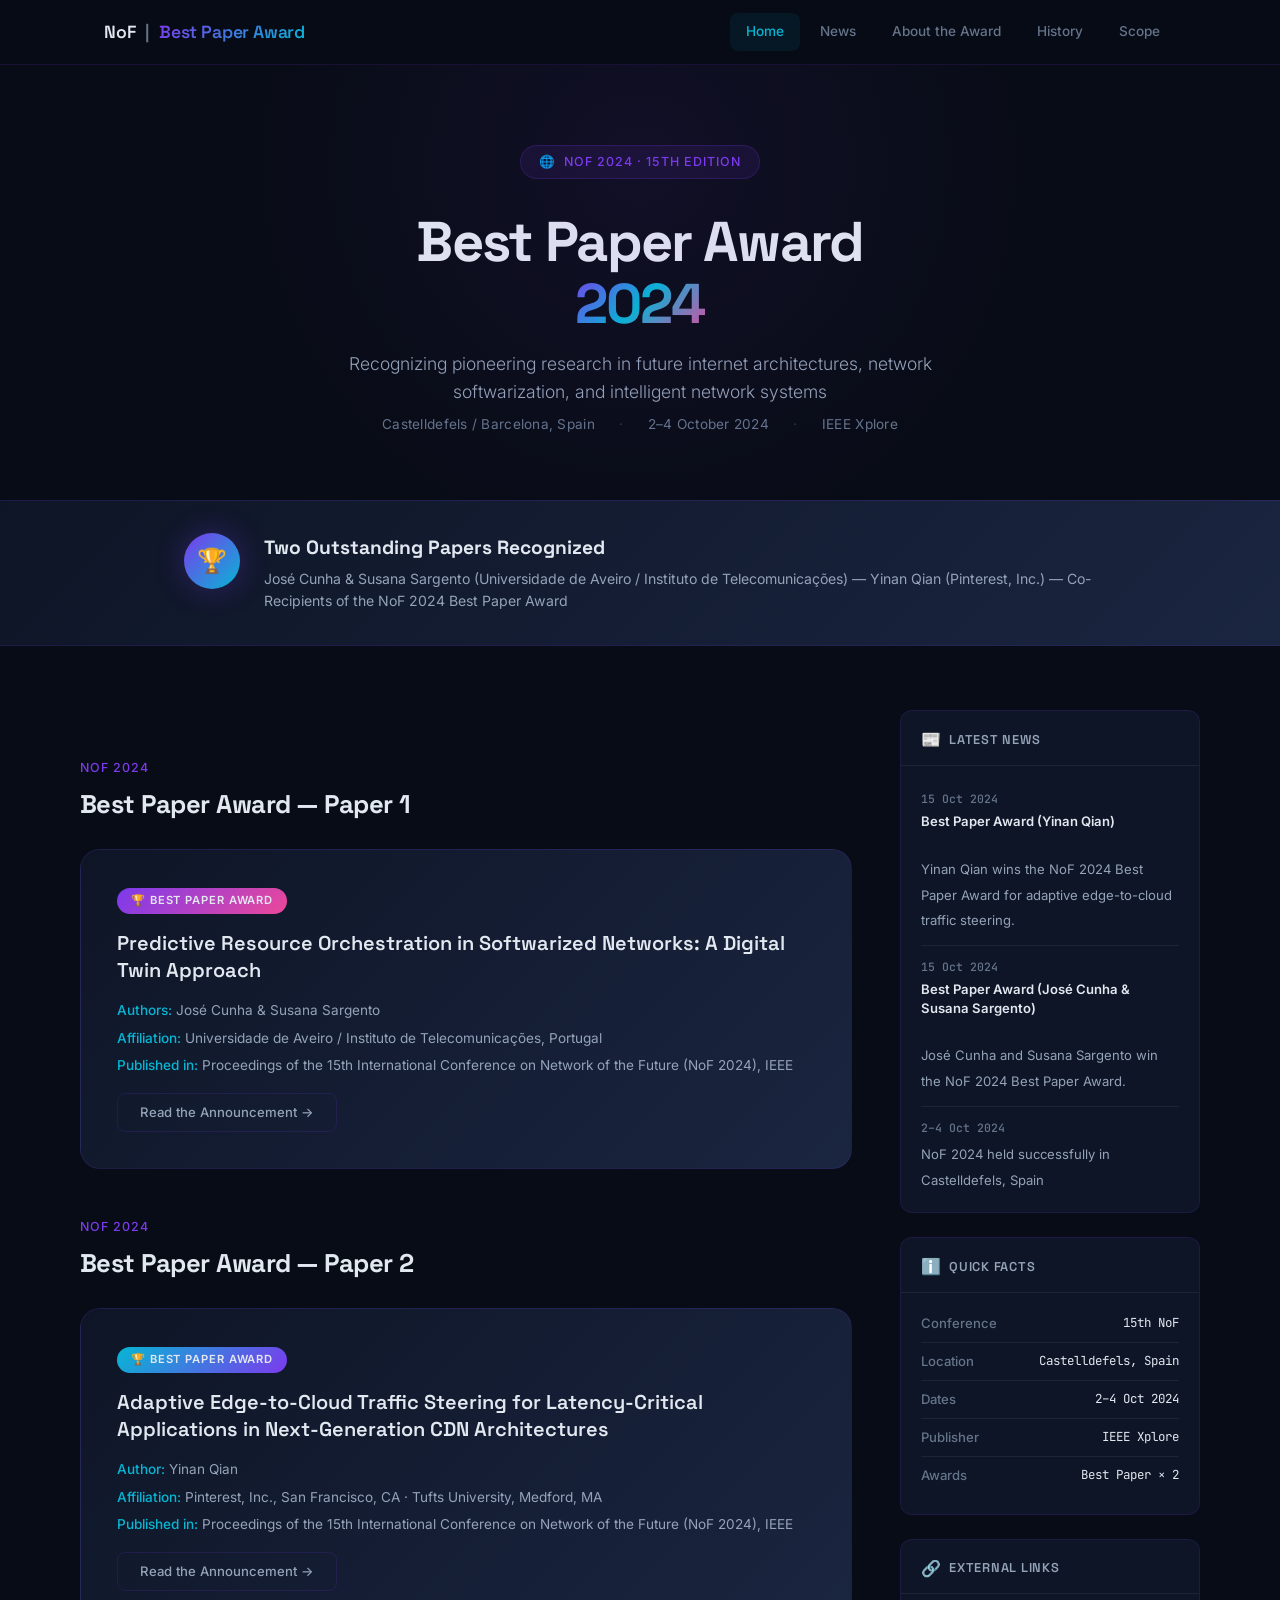
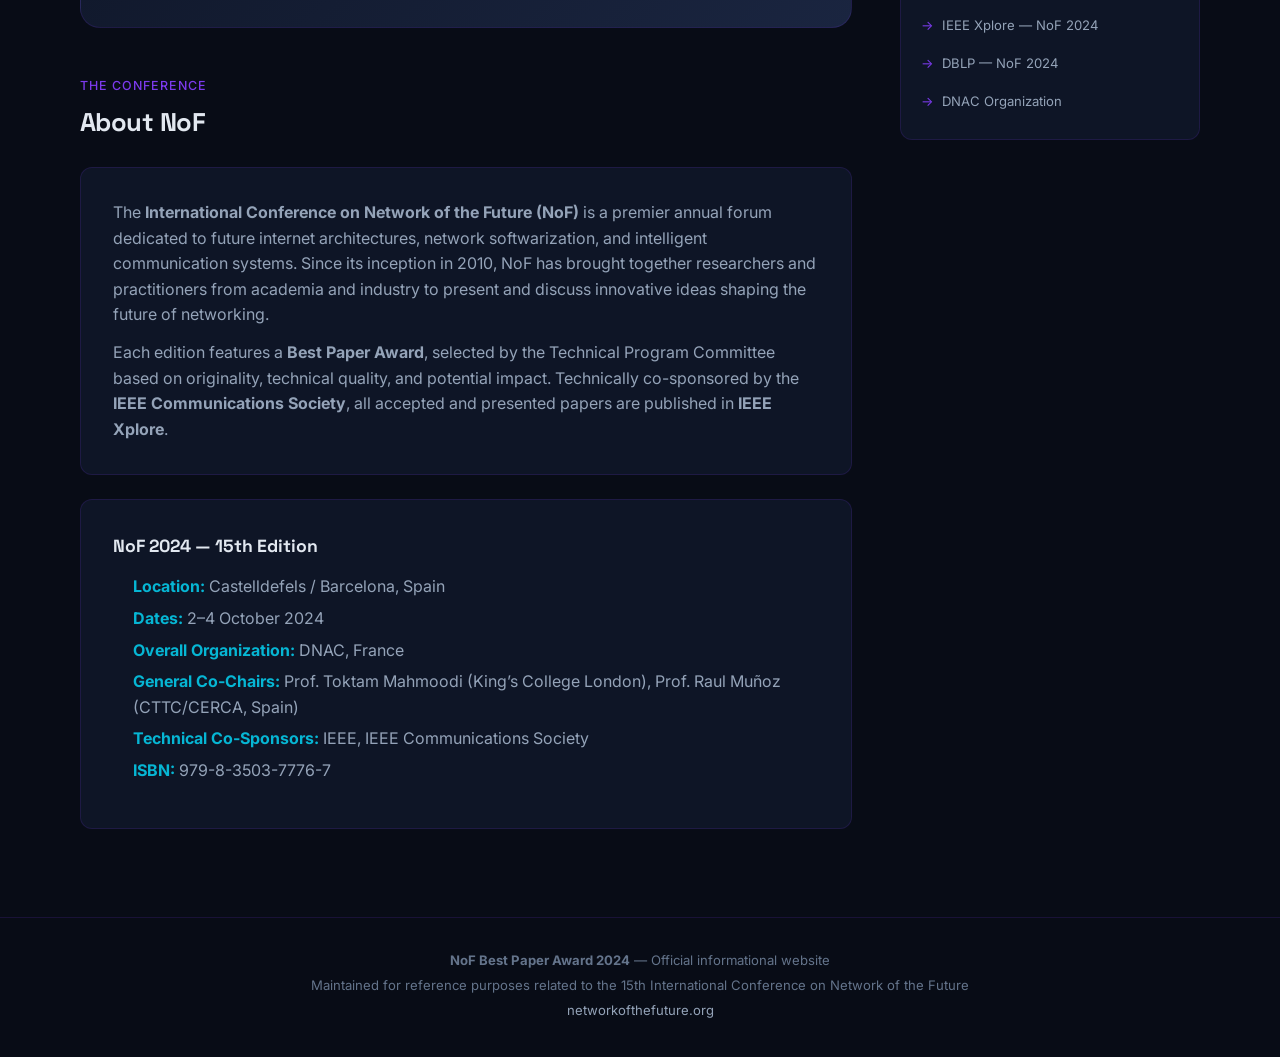
==== index.html @ 5b3bea03 "Initial commit: NoF 2024 Best Paper Award official website" ====
<!DOCTYPE html>
<html lang="en">
<head>
  <meta charset="UTF-8">
  <meta name="viewport" content="width=device-width, initial-scale=1.0">
  <title>NoF 2024 Best Paper Award — International Conference on Network of the Future</title>
  <meta name="description" content="Official site of the NoF 2024 Best Paper Award. 15th International Conference on Network of the Future, Castelldefels/Barcelona, Spain, 2–4 October 2024.">
  <link rel="stylesheet" href="/css/style.css">
  <link rel="icon" href="data:image/svg+xml,<svg xmlns=%22http://www.w3.org/2000/svg%22 viewBox=%220 0 100 100%22><text y=%22.9em%22 font-size=%2290%22>🌐</text></svg>">
</head>
<body>

<header class="site-header">
  <div class="container header-inner">
    <div class="site-title">
      <a href="/">
        NoF <span class="separator">|</span> <span class="accent">Best Paper Award</span>
      </a>
    </div>
    <button class="menu-toggle" onclick="document.querySelector('.main-nav').classList.toggle('open')" aria-label="Toggle navigation">☰</button>
    <nav class="main-nav">
      <a href="/" class="active">Home</a>
      <a href="/news/">News</a>
      <a href="/about.html">About the Award</a>
      <a href="/history.html">History</a>
      <a href="/scope.html">Scope</a>
    </nav>
  </div>
</header>

<section class="hero">
  <div class="container hero-content">
    <div class="hero-badge">
      <span>🌐</span> NoF 2024 &middot; 15th Edition
    </div>
    <h1>
      Best Paper Award<br>
      <span class="highlight">2024</span>
    </h1>
    <p class="hero-subtitle">
      Recognizing pioneering research in future internet architectures, network softwarization, and intelligent network systems
    </p>
    <p class="hero-meta">
      <span>Castelldefels / Barcelona, Spain</span>
      <span class="sep">·</span>
      <span>2–4 October 2024</span>
      <span class="sep">·</span>
      <span>IEEE Xplore</span>
    </p>
  </div>
</section>

<section class="award-banner">
  <div class="container award-banner-inner">
    <div class="award-icon">🏆</div>
    <div class="award-text">
      <h2>Two Outstanding Papers Recognized</h2>
      <p>José Cunha &amp; Susana Sargento (Universidade de Aveiro / Instituto de Telecomunicações) — Yinan Qian (Pinterest, Inc.) — Co-Recipients of the NoF 2024 Best Paper Award</p>
    </div>
  </div>
</section>

<div class="container content-layout">
  <main class="main-content">

    <!-- Best Paper 1 -->
    <h2 class="section-title">
      <span class="sub">NoF 2024</span>
      Best Paper Award — Paper 1
    </h2>

    <div class="paper-card">
      <div class="award-tag">🏆 Best Paper Award</div>
      <h3>Predictive Resource Orchestration in Softwarized Networks: A Digital Twin Approach</h3>
      <p class="meta-line"><strong>Authors:</strong> Jos&eacute; Cunha &amp; Susana Sargento</p>
      <p class="meta-line"><strong>Affiliation:</strong> Universidade de Aveiro / Instituto de Telecomunica&ccedil;&otilde;es, Portugal</p>
      <p class="meta-line" style="margin-bottom:0;"><strong>Published in:</strong> Proceedings of the 15th International Conference on Network of the Future (NoF 2024), IEEE</p>
      <a href="/news/" class="btn-outline">Read the Announcement →</a>
    </div>

    <!-- Best Paper 2 -->
    <h2 class="section-title">
      <span class="sub">NoF 2024</span>
      Best Paper Award — Paper 2
    </h2>

    <div class="paper-card card-nof2">
      <div class="award-tag">🏆 Best Paper Award</div>
      <h3>Adaptive Edge-to-Cloud Traffic Steering for Latency-Critical Applications in Next-Generation CDN Architectures</h3>
      <p class="meta-line"><strong>Author:</strong> Yinan Qian</p>
      <p class="meta-line"><strong>Affiliation:</strong> Pinterest, Inc., San Francisco, CA &middot; Tufts University, Medford, MA</p>
      <p class="meta-line" style="margin-bottom:0;"><strong>Published in:</strong> Proceedings of the 15th International Conference on Network of the Future (NoF 2024), IEEE</p>
      <a href="/news/yinan-qian-award.html" class="btn-outline">Read the Announcement →</a>
    </div>

    <!-- About NoF -->
    <h2 class="section-title">
      <span class="sub">The Conference</span>
      About NoF
    </h2>

    <div class="content-card">
      <p>
        The <strong>International Conference on Network of the Future (NoF)</strong> is a premier annual forum dedicated to future internet architectures, network softwarization, and intelligent communication systems. Since its inception in 2010, NoF has brought together researchers and practitioners from academia and industry to present and discuss innovative ideas shaping the future of networking.
      </p>
      <p>
        Each edition features a <strong>Best Paper Award</strong>, selected by the Technical Program Committee based on originality, technical quality, and potential impact. Technically co-sponsored by the <strong>IEEE Communications Society</strong>, all accepted and presented papers are published in <strong>IEEE Xplore</strong>.
      </p>
    </div>

    <!-- NoF 2024 Details -->
    <div class="content-card">
      <h3>NoF 2024 — 15th Edition</h3>
      <ul>
        <li><strong>Location:</strong> Castelldefels / Barcelona, Spain</li>
        <li><strong>Dates:</strong> 2–4 October 2024</li>
        <li><strong>Overall Organization:</strong> DNAC, France</li>
        <li><strong>General Co-Chairs:</strong> Prof. Toktam Mahmoodi (King&rsquo;s College London), Prof. Raul Mu&ntilde;oz (CTTC/CERCA, Spain)</li>
        <li><strong>Technical Co-Sponsors:</strong> IEEE, IEEE Communications Society</li>
        <li><strong>ISBN:</strong> 979-8-3503-7776-7</li>
      </ul>
    </div>

  </main>

  <aside class="sidebar">

    <div class="sidebar-card">
      <div class="sidebar-card-header">
        <span class="icon">📰</span>
        <h3>Latest News</h3>
      </div>
      <div class="sidebar-card-body">
        <ul class="news-list">
          <li>
            <span class="date">15 Oct 2024</span>
            <a href="/news/yinan-qian-award.html"><strong>Best Paper Award (Yinan Qian)</strong><br>Yinan Qian wins the NoF 2024 Best Paper Award for adaptive edge-to-cloud traffic steering.</a>
          </li>
          <li>
            <span class="date">15 Oct 2024</span>
            <a href="/news/"><strong>Best Paper Award (José Cunha &amp; Susana Sargento)</strong><br>José Cunha and Susana Sargento win the NoF 2024 Best Paper Award.</a>
          </li>
          <li>
            <span class="date">2–4 Oct 2024</span>
            <a href="#">NoF 2024 held successfully in Castelldefels, Spain</a>
          </li>
        </ul>
      </div>
    </div>

    <div class="sidebar-card">
      <div class="sidebar-card-header">
        <span class="icon">ℹ️</span>
        <h3>Quick Facts</h3>
      </div>
      <div class="sidebar-card-body">
        <ul class="fact-list">
          <li><span class="label">Conference</span><span class="value">15th NoF</span></li>
          <li><span class="label">Location</span><span class="value">Castelldefels, Spain</span></li>
          <li><span class="label">Dates</span><span class="value">2–4 Oct 2024</span></li>
          <li><span class="label">Publisher</span><span class="value">IEEE Xplore</span></li>
          <li><span class="label">Awards</span><span class="value">Best Paper × 2</span></li>
        </ul>
      </div>
    </div>

    <div class="sidebar-card">
      <div class="sidebar-card-header">
        <span class="icon">🔗</span>
        <h3>External Links</h3>
      </div>
      <div class="sidebar-card-body">
        <ul class="link-list">
          <li><a href="https://doi.org/10.1109/NoF64105.2024" target="_blank"><span class="arrow">→</span> IEEE Xplore — NoF 2024</a></li>
          <li><a href="https://dblp.org/db/conf/nof/nof2024.html" target="_blank"><span class="arrow">→</span> DBLP — NoF 2024</a></li>
          <li><a href="https://www.dnac.org/" target="_blank"><span class="arrow">→</span> DNAC Organization</a></li>
        </ul>
      </div>
    </div>

  </aside>
</div>

<footer class="site-footer">
  <div class="container">
    <p><strong>NoF Best Paper Award 2024</strong> — Official informational website</p>
    <p>Maintained for reference purposes related to the 15th International Conference on Network of the Future</p>
    <p><a href="https://networkofthefuture.org">networkofthefuture.org</a></p>
  </div>
</footer>

<script>
document.addEventListener('DOMContentLoaded', function() {
  var toggle = document.querySelector('.menu-toggle');
  var nav = document.querySelector('.main-nav');
  if (toggle) toggle.addEventListener('click', function() { nav.classList.toggle('open'); });
  nav.querySelectorAll('a').forEach(function(l) { l.addEventListener('click', function() { nav.classList.remove('open'); }); });
});
</script>

</body>
</html>
---- css/style.css ----
/* ============================================
   NoF 2024 Best Paper Award — Official Site
   Futuristic / Tech Design System
   ============================================ */

/* --- Fonts --- */
@import url('https://fonts.googleapis.com/css2?family=Space+Grotesk:wght@300;400;500;600;700&family=Inter:wght@300;400;500;600&family=JetBrains+Mono:wght@400;500&display=swap');

:root {
  /* Colors — dark tech palette */
  --bg-dark:      #080c16;
  --bg-card:      #0e1526;
  --bg-card-hover:#141d33;
  --bg-elevated:  #1a2540;
  --accent-purple:#7c3aed;
  --accent-cyan:  #06b6d4;
  --accent-pink:  #ec4899;
  --accent-glow:  rgba(124, 58, 237, 0.3);
  --text-primary: #e2e8f0;
  --text-secondary:#94a3b8;
  --text-muted:   #64748b;
  --border-color: rgba(124, 58, 237, 0.15);
  --border-light: rgba(148, 163, 184, 0.1);

  /* Typography */
  --font-display: 'Space Grotesk', -apple-system, BlinkMacSystemFont, sans-serif;
  --font-sans:    'Inter', -apple-system, BlinkMacSystemFont, sans-serif;
  --font-mono:    'JetBrains Mono', 'SF Mono', monospace;

  /* Spacing */
  --space-xs:  4px;
  --space-sm:  8px;
  --space-md:  16px;
  --space-lg:  24px;
  --space-xl:  32px;
  --space-2xl: 48px;
  --space-3xl: 64px;
  --space-4xl: 80px;

  /* Radii */
  --radius-sm: 4px;
  --radius-md: 8px;
  --radius-lg: 12px;
  --radius-xl: 20px;

  /* Shadows */
  --shadow-card:  0 4px 24px rgba(0,0,0,0.4);
  --shadow-glow:  0 0 30px var(--accent-glow);
}

/* ----- Reset ----- */
*, *::before, *::after { box-sizing: border-box; margin: 0; padding: 0; }
html { font-size: 16px; scroll-behavior: smooth; -webkit-font-smoothing: antialiased; }
body {
  font-family: var(--font-sans);
  color: var(--text-primary);
  background: var(--bg-dark);
  line-height: 1.6;
}

a { color: var(--accent-cyan); text-decoration: none; transition: color 0.2s ease; }
a:hover { color: var(--accent-pink); }

img { max-width: 100%; display: block; }
ul, ol { list-style: none; }

/* ----- Grid / Container ----- */
.container {
  max-width: 1120px;
  margin: 0 auto;
  padding: 0 var(--space-lg);
}

/* ============================================
   HEADER
   ============================================ */
.site-header {
  background: rgba(8, 12, 22, 0.9);
  backdrop-filter: blur(16px);
  -webkit-backdrop-filter: blur(16px);
  border-bottom: 1px solid var(--border-color);
  position: sticky;
  top: 0;
  z-index: 100;
  padding: 0;
}
.header-inner {
  display: flex;
  align-items: center;
  justify-content: space-between;
  height: 64px;
}
.site-title a {
  font-family: var(--font-display);
  font-size: 1.1rem;
  font-weight: 600;
  color: var(--text-primary);
  letter-spacing: -0.01em;
}
.site-title .separator { color: var(--text-muted); margin: 0 6px; }
.site-title .accent {
  background: linear-gradient(135deg, var(--accent-purple), var(--accent-cyan));
  -webkit-background-clip: text;
  -webkit-text-fill-color: transparent;
  background-clip: text;
}

.menu-toggle {
  display: none;
  background: none;
  border: 1px solid var(--border-color);
  color: var(--text-secondary);
  font-size: 1.3rem;
  padding: 6px 12px;
  border-radius: var(--radius-md);
  cursor: pointer;
}

.main-nav { display: flex; gap: 4px; }
.main-nav a {
  font-size: 0.85rem;
  font-weight: 500;
  color: var(--text-muted);
  padding: 8px 16px;
  border-radius: var(--radius-md);
  transition: all 0.2s ease;
}
.main-nav a:hover, .main-nav a.active {
  color: var(--text-primary);
  background: rgba(124, 58, 237, 0.1);
}
.main-nav a.active {
  color: var(--accent-cyan);
  background: rgba(6, 182, 212, 0.08);
}

/* ============================================
   HERO
   ============================================ */
.hero {
  padding: var(--space-4xl) 0 var(--space-3xl);
  text-align: center;
  position: relative;
  overflow: hidden;
}
.hero::before {
  content: '';
  position: absolute;
  top: -300px;
  left: 50%;
  transform: translateX(-50%);
  width: 800px;
  height: 800px;
  background: radial-gradient(circle, rgba(124, 58, 237, 0.08) 0%, transparent 70%);
  pointer-events: none;
}
.hero-badge {
  display: inline-flex;
  align-items: center;
  gap: 8px;
  background: rgba(124, 58, 237, 0.1);
  border: 1px solid rgba(124, 58, 237, 0.2);
  color: var(--accent-purple);
  padding: 6px 18px;
  border-radius: 100px;
  font-size: 0.78rem;
  font-weight: 500;
  text-transform: uppercase;
  letter-spacing: 0.08em;
  margin-bottom: var(--space-xl);
}
.hero h1 {
  font-family: var(--font-display);
  font-size: 3.5rem;
  font-weight: 700;
  line-height: 1.1;
  letter-spacing: -0.03em;
  margin-bottom: var(--space-md);
}
.hero h1 .highlight {
  background: linear-gradient(135deg, var(--accent-purple), var(--accent-cyan), var(--accent-pink));
  -webkit-background-clip: text;
  -webkit-text-fill-color: transparent;
  background-clip: text;
}
.hero-subtitle {
  font-size: 1.1rem;
  color: var(--text-secondary);
  max-width: 640px;
  margin: 0 auto var(--space-sm);
  font-weight: 300;
}
.hero-meta {
  font-size: 0.85rem;
  color: var(--text-muted);
  margin-top: var(--space-sm);
  letter-spacing: 0.02em;
}
.hero-meta span { display: inline-block; margin: 0 10px; }
.hero-meta .sep { color: rgba(100, 116, 139, 0.4); }

/* ============================================
   AWARD BANNER
   ============================================ */
.award-banner {
  background: linear-gradient(135deg, #0e1526 0%, #1a2540 100%);
  border-top: 1px solid var(--border-color);
  border-bottom: 1px solid var(--border-color);
  padding: var(--space-xl) 0;
}
.award-banner-inner {
  display: flex;
  align-items: flex-start;
  gap: var(--space-lg);
  max-width: 960px;
  margin: 0 auto;
}
.award-icon {
  flex-shrink: 0;
  width: 56px;
  height: 56px;
  background: linear-gradient(135deg, var(--accent-purple), var(--accent-cyan));
  border-radius: 50%;
  display: flex;
  align-items: center;
  justify-content: center;
  font-size: 1.5rem;
  box-shadow: var(--shadow-glow);
}
.award-text h2 {
  font-family: var(--font-display);
  font-size: 1.2rem;
  color: var(--text-primary);
  margin-bottom: 4px;
}
.award-text p {
  color: var(--text-secondary);
  font-size: 0.88rem;
}

/* ============================================
   LAYOUT: Content + Sidebar
   ============================================ */
.content-layout {
  display: grid;
  grid-template-columns: 1fr 300px;
  gap: 48px;
  padding: var(--space-3xl) 0;
}
.main-content { min-width: 0; }

/* ============================================
   SIDEBAR
   ============================================ */
.sidebar { position: sticky; top: 84px; align-self: start; }

.sidebar-card {
  background: var(--bg-card);
  border-radius: var(--radius-lg);
  border: 1px solid var(--border-color);
  margin-bottom: var(--space-lg);
  overflow: hidden;
}
.sidebar-card-header {
  padding: 16px 20px 12px;
  border-bottom: 1px solid var(--border-light);
  display: flex;
  align-items: center;
  gap: 8px;
}
.sidebar-card-header .icon { font-size: 1rem; }
.sidebar-card-header h3 {
  font-family: var(--font-display);
  font-size: 0.8rem;
  font-weight: 600;
  color: var(--text-secondary);
  text-transform: uppercase;
  letter-spacing: 0.06em;
}
.sidebar-card-body { padding: 12px 20px 20px; }
.sidebar-card-body ul { margin: 0; }

/* News list */
.news-list li {
  padding: 12px 0;
  border-bottom: 1px solid var(--border-light);
}
.news-list li:last-child { border-bottom: none; padding-bottom: 0; }
.news-list .date {
  display: block;
  font-size: 0.72rem;
  color: var(--text-muted);
  font-weight: 500;
  margin-bottom: 4px;
  font-family: var(--font-mono);
}
.news-list a {
  font-size: 0.82rem;
  color: var(--text-secondary);
  line-height: 1.4;
}
.news-list a:hover { color: var(--accent-cyan); }
.news-list a strong { color: var(--text-primary); font-weight: 600; display: block; }

/* Fact list */
.fact-list li {
  display: flex;
  justify-content: space-between;
  padding: 8px 0;
  border-bottom: 1px solid var(--border-light);
  font-size: 0.82rem;
}
.fact-list li:last-child { border-bottom: none; }
.fact-list .label { color: var(--text-muted); font-weight: 500; }
.fact-list .value { color: var(--text-primary); font-family: var(--font-mono); font-size: 0.78rem; }

/* Link list */
.link-list li { padding: 6px 0; }
.link-list a {
  font-size: 0.82rem;
  color: var(--text-secondary);
}
.link-list a:hover { color: var(--accent-cyan); }
.link-list .arrow { color: var(--accent-purple); margin-right: 4px; }

/* ============================================
   SECTION TITLES
   ============================================ */
.section-title {
  font-family: var(--font-display);
  font-size: 1.6rem;
  font-weight: 700;
  color: var(--text-primary);
  margin: 48px 0 var(--space-lg);
  letter-spacing: -0.02em;
}
.section-title .sub {
  display: block;
  font-family: var(--font-sans);
  font-size: 0.78rem;
  font-weight: 500;
  color: var(--accent-purple);
  text-transform: uppercase;
  letter-spacing: 0.08em;
  margin-bottom: 6px;
}

/* ============================================
   PAPER CARDS
   ============================================ */
.paper-card {
  background: linear-gradient(135deg, var(--bg-card) 0%, var(--bg-elevated) 100%);
  border: 1px solid var(--border-color);
  border-radius: var(--radius-xl);
  padding: 36px;
  margin-bottom: var(--space-lg);
  transition: all 0.3s ease;
}
.paper-card:hover {
  border-color: rgba(124, 58, 237, 0.3);
  box-shadow: var(--shadow-glow);
}
.paper-card .award-tag {
  display: inline-block;
  background: linear-gradient(135deg, var(--accent-purple), var(--accent-pink));
  color: var(--white);
  padding: 4px 14px;
  border-radius: 100px;
  font-size: 0.7rem;
  font-weight: 600;
  text-transform: uppercase;
  letter-spacing: 0.08em;
  margin-bottom: var(--space-md);
}
.paper-card h3 {
  font-family: var(--font-display);
  font-size: 1.25rem;
  font-weight: 600;
  color: var(--text-primary);
  margin-bottom: var(--space-md);
  line-height: 1.35;
}
.paper-card .meta-line {
  color: var(--text-secondary);
  font-size: 0.85rem;
  margin-bottom: 6px;
}
.paper-card .meta-line strong { color: var(--accent-cyan); font-weight: 500; }
.paper-card .btn-outline {
  display: inline-block;
  margin-top: var(--space-md);
  border: 1px solid var(--border-color);
  color: var(--text-secondary);
  padding: 8px 22px;
  border-radius: var(--radius-md);
  font-size: 0.82rem;
  font-weight: 500;
  transition: all 0.2s ease;
}
.paper-card .btn-outline:hover {
  background: linear-gradient(135deg, var(--accent-purple), var(--accent-pink));
  color: var(--white);
  border-color: transparent;
}

/* Paper 2 variant (different gradient) */
.card-nof2 .award-tag {
  background: linear-gradient(135deg, var(--accent-cyan), var(--accent-purple));
}

/* ============================================
   CONTENT CARDS
   ============================================ */
.content-card {
  background: var(--bg-card);
  border: 1px solid var(--border-color);
  border-radius: var(--radius-lg);
  padding: 32px;
  margin-bottom: var(--space-lg);
}
.content-card h3 {
  font-family: var(--font-display);
  font-size: 1.1rem;
  color: var(--text-primary);
  margin-bottom: 14px;
}
.content-card p { margin-bottom: 12px; color: var(--text-secondary); }
.content-card p:last-child { margin-bottom: 0; }
.content-card ul, .content-card ol { margin: 0 0 12px 20px; color: var(--text-secondary); }
.content-card li { margin-bottom: 6px; }
.content-card li strong { color: var(--accent-cyan); }

/* ============================================
   NEWS ARTICLE
   ============================================ */
.breadcrumb {
  font-size: 0.82rem;
  color: var(--text-muted);
  margin-bottom: var(--space-lg);
}
.breadcrumb a { color: var(--text-secondary); }
.breadcrumb a:hover { color: var(--accent-cyan); }
.breadcrumb span { margin: 0 6px; }
.breadcrumb .current { color: var(--text-muted); }

.article-header {
  margin-bottom: var(--space-xl);
  padding-bottom: var(--space-lg);
  border-bottom: 1px solid var(--border-color);
}
.article-header .date {
  color: var(--text-muted);
  font-family: var(--font-mono);
  font-size: 0.82rem;
  font-weight: 500;
  margin-bottom: var(--space-sm);
  display: flex;
  align-items: center;
  gap: 8px;
}
.article-header .date::before {
  content: '';
  width: 4px;
  height: 4px;
  background: var(--accent-purple);
  border-radius: 50%;
}
.article-header h1 {
  font-family: var(--font-display);
  font-size: 2rem;
  color: var(--text-primary);
  line-height: 1.2;
  letter-spacing: -0.01em;
}

.article-body { line-height: 1.85; color: var(--text-secondary); }
.article-body p { margin-bottom: var(--space-md); }
.article-body h2 {
  font-family: var(--font-display);
  color: var(--text-primary);
  font-size: 1.3rem;
  margin: 36px 0 var(--space-md);
}
.article-body h3 {
  font-family: var(--font-display);
  font-size: 1rem;
  font-weight: 600;
  color: var(--text-secondary);
  margin: 24px 0 12px;
}

.highlight-box {
  background: linear-gradient(135deg, rgba(124, 58, 237, 0.08), rgba(6, 182, 212, 0.05));
  border: 1px solid var(--border-color);
  border-left: 3px solid var(--accent-purple);
  padding: 20px 24px;
  margin: 24px 0;
  border-radius: 0 var(--radius-md) var(--radius-md) 0;
}
.highlight-box strong { color: var(--accent-cyan); font-weight: 600; }

.paper-details {
  background: var(--bg-card);
  border: 1px solid var(--border-color);
  border-radius: var(--radius-md);
  padding: 24px;
  margin: 24px 0;
}
.paper-details .row {
  display: flex;
  padding: 8px 0;
  border-bottom: 1px solid var(--border-light);
}
.paper-details .row:last-child { border-bottom: none; }
.paper-details .row-label {
  flex: 0 0 130px;
  font-size: 0.78rem;
  font-weight: 600;
  text-transform: uppercase;
  letter-spacing: 0.05em;
  color: var(--text-muted);
}
.paper-details .row-value {
  flex: 1;
  font-size: 0.88rem;
  color: var(--text-secondary);
}

/* ============================================
   PAGE SECTION (full-width pages)
   ============================================ */
.page-section {
  padding: var(--space-4xl) 0;
}
.page-section h1 {
  font-family: var(--font-display);
  font-size: 2.4rem;
  font-weight: 700;
  color: var(--text-primary);
  margin-bottom: var(--space-xl);
  letter-spacing: -0.02em;
}
.page-section h2 {
  font-family: var(--font-display);
  font-size: 1.4rem;
  color: var(--text-primary);
  margin: 32px 0 var(--space-md);
}
.page-section p {
  color: var(--text-secondary);
  margin-bottom: var(--space-md);
  line-height: 1.8;
}
.page-section ul, .page-section ol {
  margin: 0 0 var(--space-md) 20px;
  color: var(--text-secondary);
}
.page-section li { margin-bottom: 6px; }

/* ============================================
   HISTORY TABLE
   ============================================ */
.table-wrap {
  overflow-x: auto;
  border-radius: var(--radius-lg);
  border: 1px solid var(--border-color);
}
.history-table {
  width: 100%;
  border-collapse: collapse;
  font-size: 0.85rem;
  background: var(--bg-card);
}
.history-table thead { background: var(--bg-elevated); }
.history-table th {
  color: var(--text-secondary);
  font-weight: 600;
  font-size: 0.75rem;
  text-transform: uppercase;
  letter-spacing: 0.06em;
  padding: 14px 16px;
  text-align: left;
}
.history-table td {
  padding: 12px 16px;
  border-bottom: 1px solid var(--border-light);
  color: var(--text-secondary);
}
.history-table tbody tr:hover td { background: rgba(124, 58, 237, 0.04); }
.history-table .highlight-row td {
  background: rgba(124, 58, 237, 0.06);
  color: var(--text-primary);
  font-weight: 500;
}
.history-table .highlight-row td:first-child {
  border-left: 3px solid var(--accent-purple);
}

/* ============================================
   FOOTER
   ============================================ */
.site-footer {
  border-top: 1px solid var(--border-color);
  padding: var(--space-xl) 0;
  text-align: center;
}
.site-footer p {
  color: var(--text-muted);
  font-size: 0.82rem;
  margin-bottom: 4px;
}
.site-footer a { color: var(--text-secondary); }
.site-footer a:hover { color: var(--accent-cyan); }

/* ============================================
   RESPONSIVE
   ============================================ */
@media (max-width: 860px) {
  .content-layout {
    grid-template-columns: 1fr;
  }
  .sidebar { position: static; }
  .hero h1 { font-size: 2.4rem; }
}

@media (max-width: 640px) {
  .menu-toggle { display: block; }
  .main-nav {
    display: none;
    position: absolute;
    top: 64px;
    left: 0;
    right: 0;
    background: rgba(8, 12, 22, 0.98);
    flex-direction: column;
    padding: var(--space-md);
    border-bottom: 1px solid var(--border-color);
  }
  .main-nav.open { display: flex; }
  .main-nav a { padding: 12px 16px; }
  .hero h1 { font-size: 1.8rem; }
  .award-banner-inner { flex-direction: column; align-items: center; text-align: center; }
}
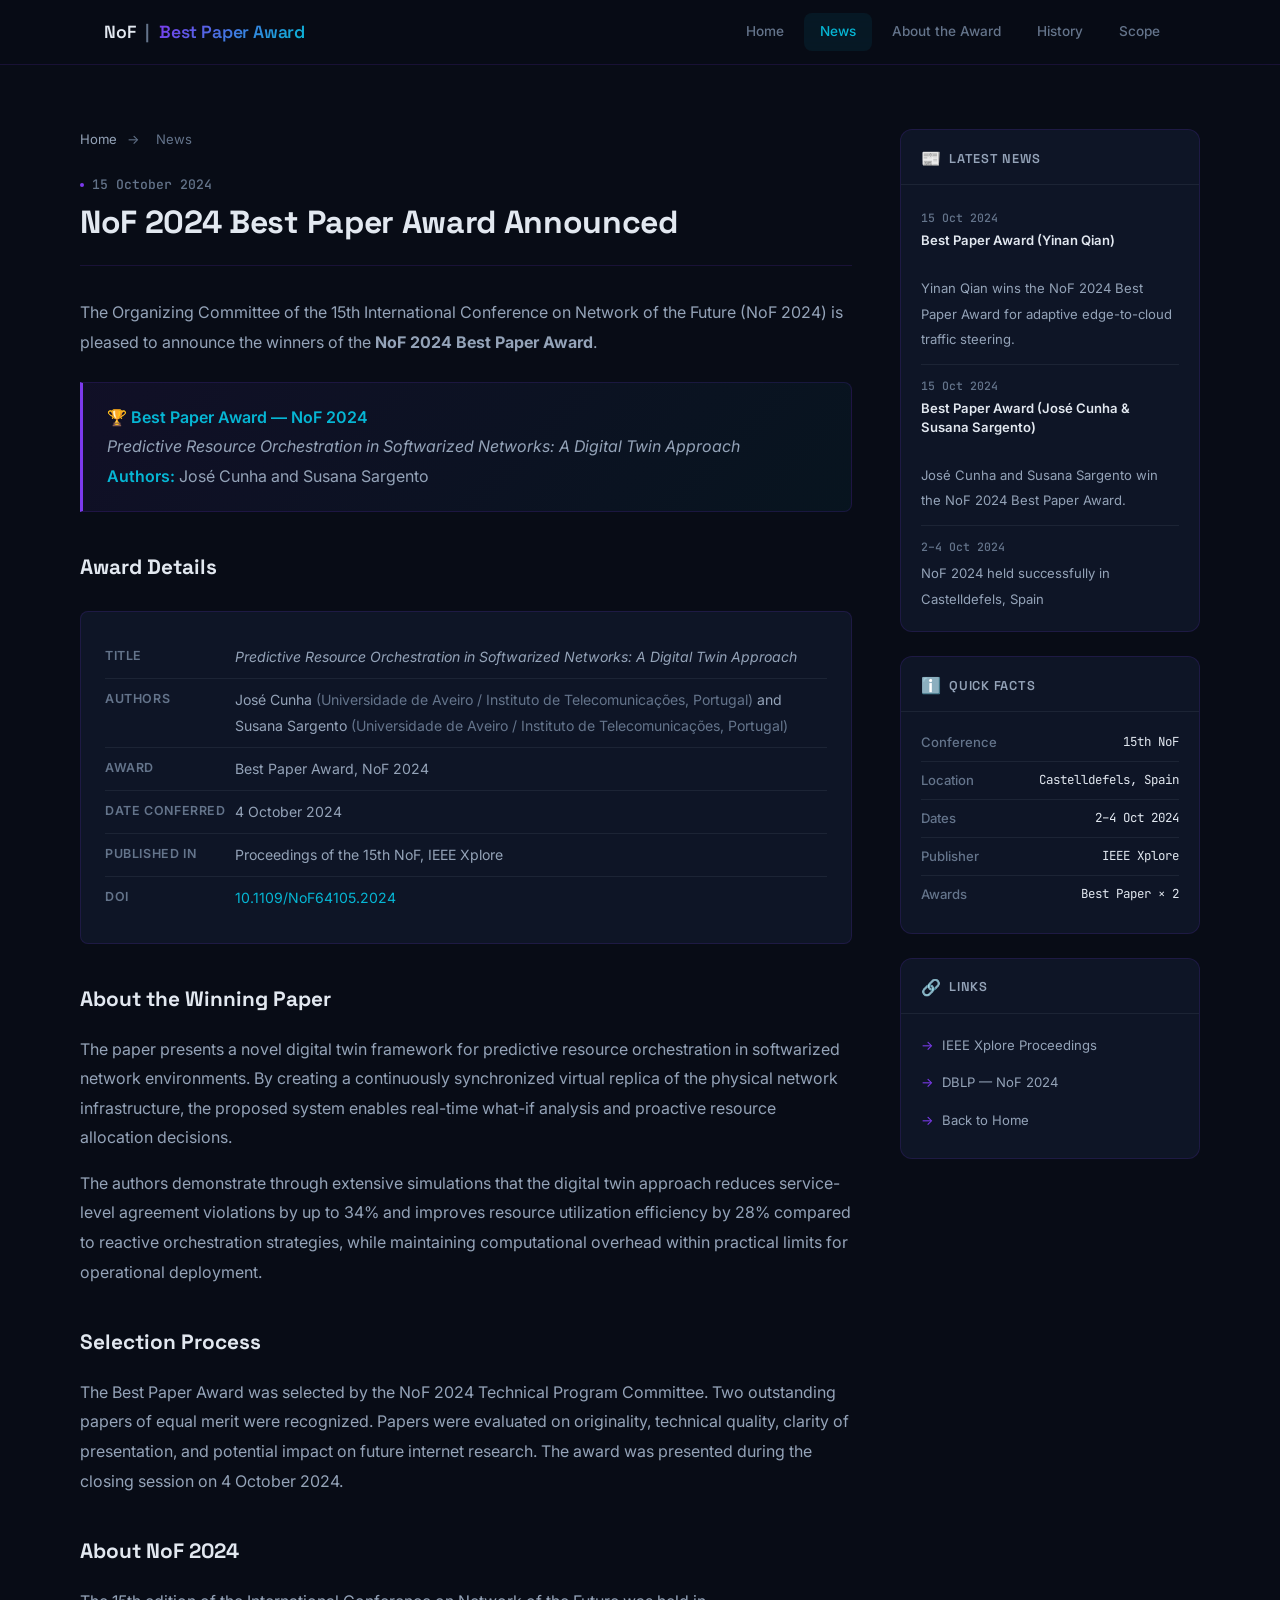
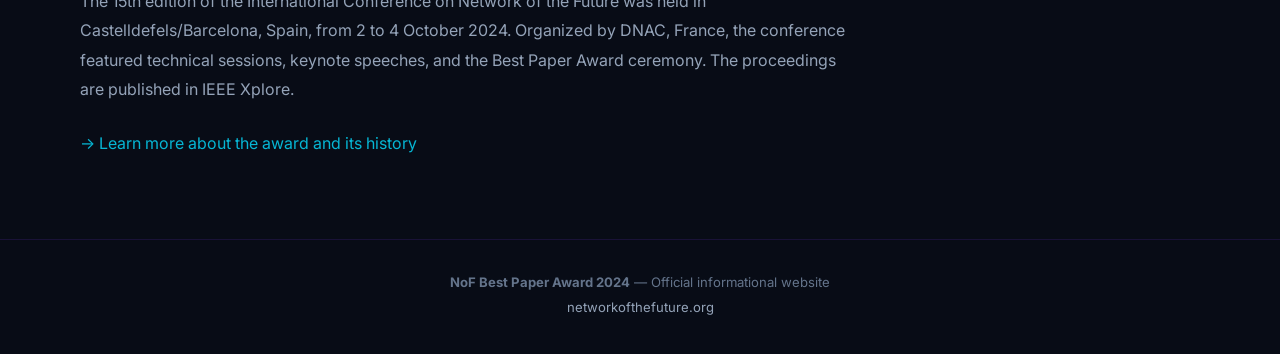
==== commit 7606f167: "Add files via upload" ====
--- a/index.html
+++ b/index.html
@@ -3,8 +3,8 @@
 <head>
   <meta charset="UTF-8">
   <meta name="viewport" content="width=device-width, initial-scale=1.0">
-  <title>NoF 2024 Best Paper Award — International Conference on Network of the Future</title>
-  <meta name="description" content="Official site of the NoF 2024 Best Paper Award. 15th International Conference on Network of the Future, Castelldefels/Barcelona, Spain, 2–4 October 2024.">
+  <title>Best Paper Award Announced — NoF 2024 News</title>
+  <meta name="description" content="NoF 2024 Best Paper Award winner: Predictive Resource Orchestration in Softwarized Networks by José Cunha and Susana Sargento.">
   <link rel="stylesheet" href="/css/style.css">
   <link rel="icon" href="data:image/svg+xml,<svg xmlns=%22http://www.w3.org/2000/svg%22 viewBox=%220 0 100 100%22><text y=%22.9em%22 font-size=%2290%22>🌐</text></svg>">
 </head>
@@ -19,8 +19,8 @@
     </div>
     <button class="menu-toggle" onclick="document.querySelector('.main-nav').classList.toggle('open')" aria-label="Toggle navigation">☰</button>
     <nav class="main-nav">
-      <a href="/" class="active">Home</a>
-      <a href="/news/">News</a>
+      <a href="/">Home</a>
+      <a href="/news/" class="active">News</a>
       <a href="/about.html">About the Award</a>
       <a href="/history.html">History</a>
       <a href="/scope.html">Scope</a>
@@ -28,98 +28,86 @@
   </div>
 </header>
 
-<section class="hero">
-  <div class="container hero-content">
-    <div class="hero-badge">
-      <span>🌐</span> NoF 2024 &middot; 15th Edition
-    </div>
-    <h1>
-      Best Paper Award<br>
-      <span class="highlight">2024</span>
-    </h1>
-    <p class="hero-subtitle">
-      Recognizing pioneering research in future internet architectures, network softwarization, and intelligent network systems
-    </p>
-    <p class="hero-meta">
-      <span>Castelldefels / Barcelona, Spain</span>
-      <span class="sep">·</span>
-      <span>2–4 October 2024</span>
-      <span class="sep">·</span>
-      <span>IEEE Xplore</span>
-    </p>
-  </div>
-</section>
-
-<section class="award-banner">
-  <div class="container award-banner-inner">
-    <div class="award-icon">🏆</div>
-    <div class="award-text">
-      <h2>Two Outstanding Papers Recognized</h2>
-      <p>José Cunha &amp; Susana Sargento (Universidade de Aveiro / Instituto de Telecomunicações) — Yinan Qian (Pinterest, Inc.) — Co-Recipients of the NoF 2024 Best Paper Award</p>
-    </div>
-  </div>
-</section>
-
 <div class="container content-layout">
   <main class="main-content">
 
-    <!-- Best Paper 1 -->
-    <h2 class="section-title">
-      <span class="sub">NoF 2024</span>
-      Best Paper Award — Paper 1
-    </h2>
+    <nav class="breadcrumb">
+      <a href="/">Home</a>
+      <span>→</span>
+      <span class="current">News</span>
+    </nav>
 
-    <div class="paper-card">
-      <div class="award-tag">🏆 Best Paper Award</div>
-      <h3>Predictive Resource Orchestration in Softwarized Networks: A Digital Twin Approach</h3>
-      <p class="meta-line"><strong>Authors:</strong> Jos&eacute; Cunha &amp; Susana Sargento</p>
-      <p class="meta-line"><strong>Affiliation:</strong> Universidade de Aveiro / Instituto de Telecomunica&ccedil;&otilde;es, Portugal</p>
-      <p class="meta-line" style="margin-bottom:0;"><strong>Published in:</strong> Proceedings of the 15th International Conference on Network of the Future (NoF 2024), IEEE</p>
-      <a href="/news/" class="btn-outline">Read the Announcement →</a>
-    </div>
+    <article>
+      <div class="article-header">
+        <p class="date">15 October 2024</p>
+        <h1>NoF 2024 Best Paper Award Announced</h1>
+      </div>
 
-    <!-- Best Paper 2 -->
-    <h2 class="section-title">
-      <span class="sub">NoF 2024</span>
-      Best Paper Award — Paper 2
-    </h2>
+      <div class="article-body">
 
-    <div class="paper-card card-nof2">
-      <div class="award-tag">🏆 Best Paper Award</div>
-      <h3>Adaptive Edge-to-Cloud Traffic Steering for Latency-Critical Applications in Next-Generation CDN Architectures</h3>
-      <p class="meta-line"><strong>Author:</strong> Yinan Qian</p>
-      <p class="meta-line"><strong>Affiliation:</strong> Pinterest, Inc., San Francisco, CA &middot; Tufts University, Medford, MA</p>
-      <p class="meta-line" style="margin-bottom:0;"><strong>Published in:</strong> Proceedings of the 15th International Conference on Network of the Future (NoF 2024), IEEE</p>
-      <a href="/news/yinan-qian-award.html" class="btn-outline">Read the Announcement →</a>
-    </div>
+        <p>
+          The Organizing Committee of the 15th International Conference on Network of the Future (NoF 2024) is pleased to announce the winners of the <strong>NoF 2024 Best Paper Award</strong>.
+        </p>
 
-    <!-- About NoF -->
-    <h2 class="section-title">
-      <span class="sub">The Conference</span>
-      About NoF
-    </h2>
+        <div class="highlight-box">
+          <strong>🏆 Best Paper Award — NoF 2024</strong><br>
+          <em>Predictive Resource Orchestration in Softwarized Networks: A Digital Twin Approach</em><br>
+          <strong>Authors:</strong> Jos&eacute; Cunha and Susana Sargento
+        </div>
 
-    <div class="content-card">
-      <p>
-        The <strong>International Conference on Network of the Future (NoF)</strong> is a premier annual forum dedicated to future internet architectures, network softwarization, and intelligent communication systems. Since its inception in 2010, NoF has brought together researchers and practitioners from academia and industry to present and discuss innovative ideas shaping the future of networking.
-      </p>
-      <p>
-        Each edition features a <strong>Best Paper Award</strong>, selected by the Technical Program Committee based on originality, technical quality, and potential impact. Technically co-sponsored by the <strong>IEEE Communications Society</strong>, all accepted and presented papers are published in <strong>IEEE Xplore</strong>.
-      </p>
-    </div>
+        <h2>Award Details</h2>
 
-    <!-- NoF 2024 Details -->
-    <div class="content-card">
-      <h3>NoF 2024 — 15th Edition</h3>
-      <ul>
-        <li><strong>Location:</strong> Castelldefels / Barcelona, Spain</li>
-        <li><strong>Dates:</strong> 2–4 October 2024</li>
-        <li><strong>Overall Organization:</strong> DNAC, France</li>
-        <li><strong>General Co-Chairs:</strong> Prof. Toktam Mahmoodi (King&rsquo;s College London), Prof. Raul Mu&ntilde;oz (CTTC/CERCA, Spain)</li>
-        <li><strong>Technical Co-Sponsors:</strong> IEEE, IEEE Communications Society</li>
-        <li><strong>ISBN:</strong> 979-8-3503-7776-7</li>
-      </ul>
-    </div>
+        <div class="paper-details">
+          <div class="row">
+            <div class="row-label">Title</div>
+            <div class="row-value"><em>Predictive Resource Orchestration in Softwarized Networks: A Digital Twin Approach</em></div>
+          </div>
+          <div class="row">
+            <div class="row-label">Authors</div>
+            <div class="row-value">Jos&eacute; Cunha <span style="color:var(--text-muted);">(Universidade de Aveiro / Instituto de Telecomunica&ccedil;&otilde;es, Portugal)</span> and Susana Sargento <span style="color:var(--text-muted);">(Universidade de Aveiro / Instituto de Telecomunica&ccedil;&otilde;es, Portugal)</span></div>
+          </div>
+          <div class="row">
+            <div class="row-label">Award</div>
+            <div class="row-value">Best Paper Award, NoF 2024</div>
+          </div>
+          <div class="row">
+            <div class="row-label">Date Conferred</div>
+            <div class="row-value">4 October 2024</div>
+          </div>
+          <div class="row">
+            <div class="row-label">Published In</div>
+            <div class="row-value">Proceedings of the 15th NoF, IEEE Xplore</div>
+          </div>
+          <div class="row">
+            <div class="row-label">DOI</div>
+            <div class="row-value"><a href="https://doi.org/10.1109/NoF64105.2024" target="_blank">10.1109/NoF64105.2024</a></div>
+          </div>
+        </div>
+
+        <h2>About the Winning Paper</h2>
+        <p>
+          The paper presents a novel digital twin framework for predictive resource orchestration in softwarized network environments. By creating a continuously synchronized virtual replica of the physical network infrastructure, the proposed system enables real-time what-if analysis and proactive resource allocation decisions.
+        </p>
+        <p>
+          The authors demonstrate through extensive simulations that the digital twin approach reduces service-level agreement violations by up to 34% and improves resource utilization efficiency by 28% compared to reactive orchestration strategies, while maintaining computational overhead within practical limits for operational deployment.
+        </p>
+
+        <h2>Selection Process</h2>
+        <p>
+          The Best Paper Award was selected by the NoF 2024 Technical Program Committee. Two outstanding papers of equal merit were recognized. Papers were evaluated on originality, technical quality, clarity of presentation, and potential impact on future internet research. The award was presented during the closing session on 4 October 2024.
+        </p>
+
+        <h2>About NoF 2024</h2>
+        <p>
+          The 15th edition of the International Conference on Network of the Future was held in Castelldefels/Barcelona, Spain, from 2 to 4 October 2024. Organized by DNAC, France, the conference featured technical sessions, keynote speeches, and the Best Paper Award ceremony. The proceedings are published in IEEE Xplore.
+        </p>
+
+        <p style="margin-top:24px;">
+          <a href="/about.html">→ Learn more about the award and its history</a>
+        </p>
+
+      </div>
+    </article>
 
   </main>
 
@@ -167,13 +155,13 @@
     <div class="sidebar-card">
       <div class="sidebar-card-header">
         <span class="icon">🔗</span>
-        <h3>External Links</h3>
+        <h3>Links</h3>
       </div>
       <div class="sidebar-card-body">
         <ul class="link-list">
-          <li><a href="https://doi.org/10.1109/NoF64105.2024" target="_blank"><span class="arrow">→</span> IEEE Xplore — NoF 2024</a></li>
+          <li><a href="https://doi.org/10.1109/NoF64105.2024" target="_blank"><span class="arrow">→</span> IEEE Xplore Proceedings</a></li>
           <li><a href="https://dblp.org/db/conf/nof/nof2024.html" target="_blank"><span class="arrow">→</span> DBLP — NoF 2024</a></li>
-          <li><a href="https://www.dnac.org/" target="_blank"><span class="arrow">→</span> DNAC Organization</a></li>
+          <li><a href="/"><span class="arrow">→</span> Back to Home</a></li>
         </ul>
       </div>
     </div>
@@ -184,7 +172,6 @@
 <footer class="site-footer">
   <div class="container">
     <p><strong>NoF Best Paper Award 2024</strong> — Official informational website</p>
-    <p>Maintained for reference purposes related to the 15th International Conference on Network of the Future</p>
     <p><a href="https://networkofthefuture.org">networkofthefuture.org</a></p>
   </div>
 </footer>
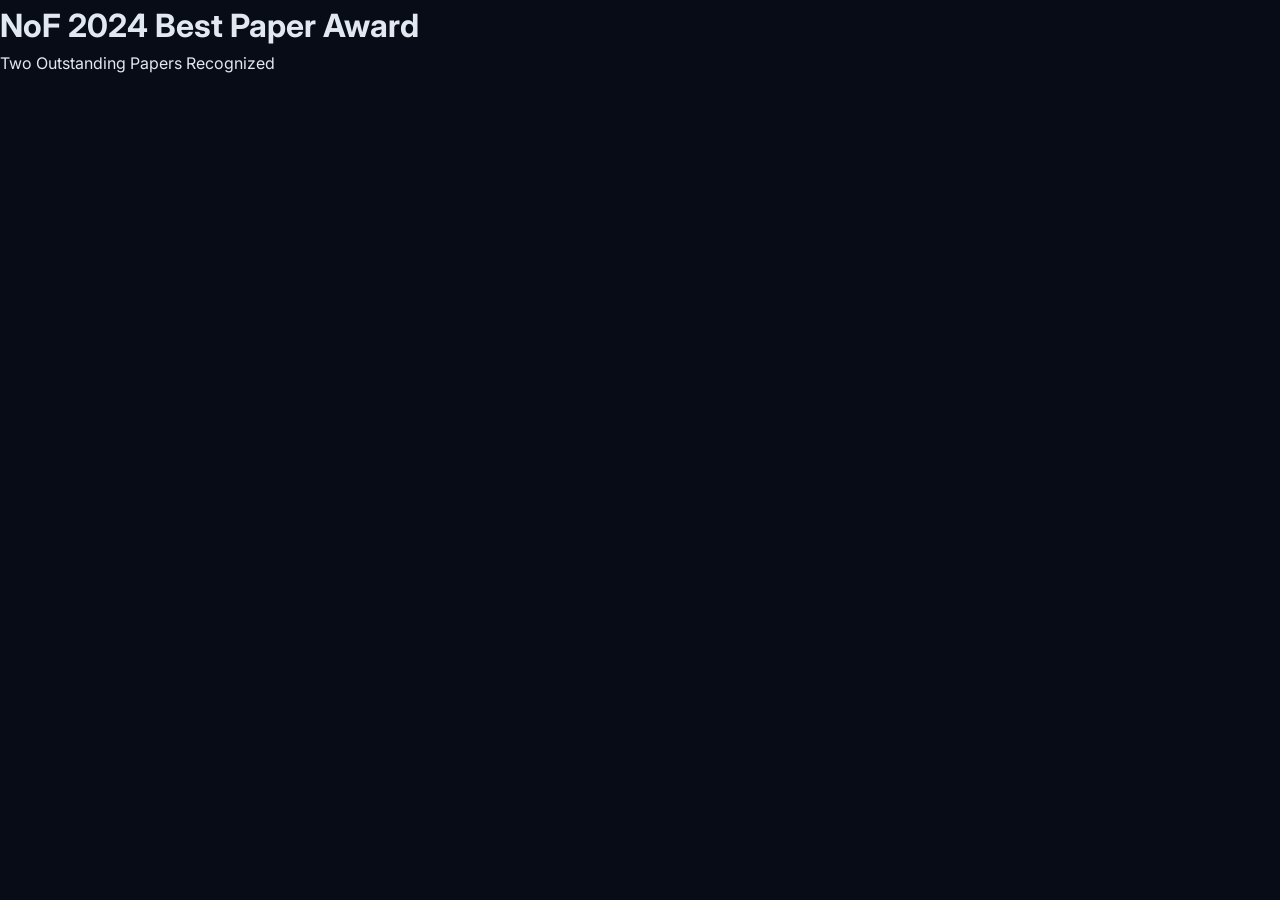
==== commit a9cb305e: "Update index.html" ====
--- a/index.html
+++ b/index.html
@@ -1,189 +1,8 @@
 <!DOCTYPE html>
-<html lang="en">
+<html>
 <head>
-  <meta charset="UTF-8">
-  <meta name="viewport" content="width=device-width, initial-scale=1.0">
-  <title>Best Paper Award Announced — NoF 2024 News</title>
-  <meta name="description" content="NoF 2024 Best Paper Award winner: Predictive Resource Orchestration in Softwarized Networks by José Cunha and Susana Sargento.">
-  <link rel="stylesheet" href="/css/style.css">
-  <link rel="icon" href="data:image/svg+xml,<svg xmlns=%22http://www.w3.org/2000/svg%22 viewBox=%220 0 100 100%22><text y=%22.9em%22 font-size=%2290%22>🌐</text></svg>">
+  <title>NoF 2024</title>
+  <link rel="stylesheet" href="/style.css">
 </head>
-<body>
-
-<header class="site-header">
-  <div class="container header-inner">
-    <div class="site-title">
-      <a href="/">
-        NoF <span class="separator">|</span> <span class="accent">Best Paper Award</span>
-      </a>
-    </div>
-    <button class="menu-toggle" onclick="document.querySelector('.main-nav').classList.toggle('open')" aria-label="Toggle navigation">☰</button>
-    <nav class="main-nav">
-      <a href="/">Home</a>
-      <a href="/news/" class="active">News</a>
-      <a href="/about.html">About the Award</a>
-      <a href="/history.html">History</a>
-      <a href="/scope.html">Scope</a>
-    </nav>
-  </div>
-</header>
-
-<div class="container content-layout">
-  <main class="main-content">
-
-    <nav class="breadcrumb">
-      <a href="/">Home</a>
-      <span>→</span>
-      <span class="current">News</span>
-    </nav>
-
-    <article>
-      <div class="article-header">
-        <p class="date">15 October 2024</p>
-        <h1>NoF 2024 Best Paper Award Announced</h1>
-      </div>
-
-      <div class="article-body">
-
-        <p>
-          The Organizing Committee of the 15th International Conference on Network of the Future (NoF 2024) is pleased to announce the winners of the <strong>NoF 2024 Best Paper Award</strong>.
-        </p>
-
-        <div class="highlight-box">
-          <strong>🏆 Best Paper Award — NoF 2024</strong><br>
-          <em>Predictive Resource Orchestration in Softwarized Networks: A Digital Twin Approach</em><br>
-          <strong>Authors:</strong> Jos&eacute; Cunha and Susana Sargento
-        </div>
-
-        <h2>Award Details</h2>
-
-        <div class="paper-details">
-          <div class="row">
-            <div class="row-label">Title</div>
-            <div class="row-value"><em>Predictive Resource Orchestration in Softwarized Networks: A Digital Twin Approach</em></div>
-          </div>
-          <div class="row">
-            <div class="row-label">Authors</div>
-            <div class="row-value">Jos&eacute; Cunha <span style="color:var(--text-muted);">(Universidade de Aveiro / Instituto de Telecomunica&ccedil;&otilde;es, Portugal)</span> and Susana Sargento <span style="color:var(--text-muted);">(Universidade de Aveiro / Instituto de Telecomunica&ccedil;&otilde;es, Portugal)</span></div>
-          </div>
-          <div class="row">
-            <div class="row-label">Award</div>
-            <div class="row-value">Best Paper Award, NoF 2024</div>
-          </div>
-          <div class="row">
-            <div class="row-label">Date Conferred</div>
-            <div class="row-value">4 October 2024</div>
-          </div>
-          <div class="row">
-            <div class="row-label">Published In</div>
-            <div class="row-value">Proceedings of the 15th NoF, IEEE Xplore</div>
-          </div>
-          <div class="row">
-            <div class="row-label">DOI</div>
-            <div class="row-value"><a href="https://doi.org/10.1109/NoF64105.2024" target="_blank">10.1109/NoF64105.2024</a></div>
-          </div>
-        </div>
-
-        <h2>About the Winning Paper</h2>
-        <p>
-          The paper presents a novel digital twin framework for predictive resource orchestration in softwarized network environments. By creating a continuously synchronized virtual replica of the physical network infrastructure, the proposed system enables real-time what-if analysis and proactive resource allocation decisions.
-        </p>
-        <p>
-          The authors demonstrate through extensive simulations that the digital twin approach reduces service-level agreement violations by up to 34% and improves resource utilization efficiency by 28% compared to reactive orchestration strategies, while maintaining computational overhead within practical limits for operational deployment.
-        </p>
-
-        <h2>Selection Process</h2>
-        <p>
-          The Best Paper Award was selected by the NoF 2024 Technical Program Committee. Two outstanding papers of equal merit were recognized. Papers were evaluated on originality, technical quality, clarity of presentation, and potential impact on future internet research. The award was presented during the closing session on 4 October 2024.
-        </p>
-
-        <h2>About NoF 2024</h2>
-        <p>
-          The 15th edition of the International Conference on Network of the Future was held in Castelldefels/Barcelona, Spain, from 2 to 4 October 2024. Organized by DNAC, France, the conference featured technical sessions, keynote speeches, and the Best Paper Award ceremony. The proceedings are published in IEEE Xplore.
-        </p>
-
-        <p style="margin-top:24px;">
-          <a href="/about.html">→ Learn more about the award and its history</a>
-        </p>
-
-      </div>
-    </article>
-
-  </main>
-
-  <aside class="sidebar">
-
-    <div class="sidebar-card">
-      <div class="sidebar-card-header">
-        <span class="icon">📰</span>
-        <h3>Latest News</h3>
-      </div>
-      <div class="sidebar-card-body">
-        <ul class="news-list">
-          <li>
-            <span class="date">15 Oct 2024</span>
-            <a href="/news/yinan-qian-award.html"><strong>Best Paper Award (Yinan Qian)</strong><br>Yinan Qian wins the NoF 2024 Best Paper Award for adaptive edge-to-cloud traffic steering.</a>
-          </li>
-          <li>
-            <span class="date">15 Oct 2024</span>
-            <a href="/news/"><strong>Best Paper Award (José Cunha &amp; Susana Sargento)</strong><br>José Cunha and Susana Sargento win the NoF 2024 Best Paper Award.</a>
-          </li>
-          <li>
-            <span class="date">2–4 Oct 2024</span>
-            <a href="#">NoF 2024 held successfully in Castelldefels, Spain</a>
-          </li>
-        </ul>
-      </div>
-    </div>
-
-    <div class="sidebar-card">
-      <div class="sidebar-card-header">
-        <span class="icon">ℹ️</span>
-        <h3>Quick Facts</h3>
-      </div>
-      <div class="sidebar-card-body">
-        <ul class="fact-list">
-          <li><span class="label">Conference</span><span class="value">15th NoF</span></li>
-          <li><span class="label">Location</span><span class="value">Castelldefels, Spain</span></li>
-          <li><span class="label">Dates</span><span class="value">2–4 Oct 2024</span></li>
-          <li><span class="label">Publisher</span><span class="value">IEEE Xplore</span></li>
-          <li><span class="label">Awards</span><span class="value">Best Paper × 2</span></li>
-        </ul>
-      </div>
-    </div>
-
-    <div class="sidebar-card">
-      <div class="sidebar-card-header">
-        <span class="icon">🔗</span>
-        <h3>Links</h3>
-      </div>
-      <div class="sidebar-card-body">
-        <ul class="link-list">
-          <li><a href="https://doi.org/10.1109/NoF64105.2024" target="_blank"><span class="arrow">→</span> IEEE Xplore Proceedings</a></li>
-          <li><a href="https://dblp.org/db/conf/nof/nof2024.html" target="_blank"><span class="arrow">→</span> DBLP — NoF 2024</a></li>
-          <li><a href="/"><span class="arrow">→</span> Back to Home</a></li>
-        </ul>
-      </div>
-    </div>
-
-  </aside>
-</div>
-
-<footer class="site-footer">
-  <div class="container">
-    <p><strong>NoF Best Paper Award 2024</strong> — Official informational website</p>
-    <p><a href="https://networkofthefuture.org">networkofthefuture.org</a></p>
-  </div>
-</footer>
-
-<script>
-document.addEventListener('DOMContentLoaded', function() {
-  var toggle = document.querySelector('.menu-toggle');
-  var nav = document.querySelector('.main-nav');
-  if (toggle) toggle.addEventListener('click', function() { nav.classList.toggle('open'); });
-  nav.querySelectorAll('a').forEach(function(l) { l.addEventListener('click', function() { nav.classList.remove('open'); }); });
-});
-</script>
-
-</body>
+<body><h1>NoF 2024 Best Paper Award</h1><p>Two Outstanding Papers Recognized</p></body>
 </html>
--- a/style.css
+++ b/style.css
@@ -0,0 +1,643 @@
+/* ============================================
+   NoF 2024 Best Paper Award — Official Site
+   Futuristic / Tech Design System
+   ============================================ */
+
+/* --- Fonts --- */
+@import url('https://fonts.googleapis.com/css2?family=Space+Grotesk:wght@300;400;500;600;700&family=Inter:wght@300;400;500;600&family=JetBrains+Mono:wght@400;500&display=swap');
+
+:root {
+  /* Colors — dark tech palette */
+  --bg-dark:      #080c16;
+  --bg-card:      #0e1526;
+  --bg-card-hover:#141d33;
+  --bg-elevated:  #1a2540;
+  --accent-purple:#7c3aed;
+  --accent-cyan:  #06b6d4;
+  --accent-pink:  #ec4899;
+  --accent-glow:  rgba(124, 58, 237, 0.3);
+  --text-primary: #e2e8f0;
+  --text-secondary:#94a3b8;
+  --text-muted:   #64748b;
+  --border-color: rgba(124, 58, 237, 0.15);
+  --border-light: rgba(148, 163, 184, 0.1);
+
+  /* Typography */
+  --font-display: 'Space Grotesk', -apple-system, BlinkMacSystemFont, sans-serif;
+  --font-sans:    'Inter', -apple-system, BlinkMacSystemFont, sans-serif;
+  --font-mono:    'JetBrains Mono', 'SF Mono', monospace;
+
+  /* Spacing */
+  --space-xs:  4px;
+  --space-sm:  8px;
+  --space-md:  16px;
+  --space-lg:  24px;
+  --space-xl:  32px;
+  --space-2xl: 48px;
+  --space-3xl: 64px;
+  --space-4xl: 80px;
+
+  /* Radii */
+  --radius-sm: 4px;
+  --radius-md: 8px;
+  --radius-lg: 12px;
+  --radius-xl: 20px;
+
+  /* Shadows */
+  --shadow-card:  0 4px 24px rgba(0,0,0,0.4);
+  --shadow-glow:  0 0 30px var(--accent-glow);
+}
+
+/* ----- Reset ----- */
+*, *::before, *::after { box-sizing: border-box; margin: 0; padding: 0; }
+html { font-size: 16px; scroll-behavior: smooth; -webkit-font-smoothing: antialiased; }
+body {
+  font-family: var(--font-sans);
+  color: var(--text-primary);
+  background: var(--bg-dark);
+  line-height: 1.6;
+}
+
+a { color: var(--accent-cyan); text-decoration: none; transition: color 0.2s ease; }
+a:hover { color: var(--accent-pink); }
+
+img { max-width: 100%; display: block; }
+ul, ol { list-style: none; }
+
+/* ----- Grid / Container ----- */
+.container {
+  max-width: 1120px;
+  margin: 0 auto;
+  padding: 0 var(--space-lg);
+}
+
+/* ============================================
+   HEADER
+   ============================================ */
+.site-header {
+  background: rgba(8, 12, 22, 0.9);
+  backdrop-filter: blur(16px);
+  -webkit-backdrop-filter: blur(16px);
+  border-bottom: 1px solid var(--border-color);
+  position: sticky;
+  top: 0;
+  z-index: 100;
+  padding: 0;
+}
+.header-inner {
+  display: flex;
+  align-items: center;
+  justify-content: space-between;
+  height: 64px;
+}
+.site-title a {
+  font-family: var(--font-display);
+  font-size: 1.1rem;
+  font-weight: 600;
+  color: var(--text-primary);
+  letter-spacing: -0.01em;
+}
+.site-title .separator { color: var(--text-muted); margin: 0 6px; }
+.site-title .accent {
+  background: linear-gradient(135deg, var(--accent-purple), var(--accent-cyan));
+  -webkit-background-clip: text;
+  -webkit-text-fill-color: transparent;
+  background-clip: text;
+}
+
+.menu-toggle {
+  display: none;
+  background: none;
+  border: 1px solid var(--border-color);
+  color: var(--text-secondary);
+  font-size: 1.3rem;
+  padding: 6px 12px;
+  border-radius: var(--radius-md);
+  cursor: pointer;
+}
+
+.main-nav { display: flex; gap: 4px; }
+.main-nav a {
+  font-size: 0.85rem;
+  font-weight: 500;
+  color: var(--text-muted);
+  padding: 8px 16px;
+  border-radius: var(--radius-md);
+  transition: all 0.2s ease;
+}
+.main-nav a:hover, .main-nav a.active {
+  color: var(--text-primary);
+  background: rgba(124, 58, 237, 0.1);
+}
+.main-nav a.active {
+  color: var(--accent-cyan);
+  background: rgba(6, 182, 212, 0.08);
+}
+
+/* ============================================
+   HERO
+   ============================================ */
+.hero {
+  padding: var(--space-4xl) 0 var(--space-3xl);
+  text-align: center;
+  position: relative;
+  overflow: hidden;
+}
+.hero::before {
+  content: '';
+  position: absolute;
+  top: -300px;
+  left: 50%;
+  transform: translateX(-50%);
+  width: 800px;
+  height: 800px;
+  background: radial-gradient(circle, rgba(124, 58, 237, 0.08) 0%, transparent 70%);
+  pointer-events: none;
+}
+.hero-badge {
+  display: inline-flex;
+  align-items: center;
+  gap: 8px;
+  background: rgba(124, 58, 237, 0.1);
+  border: 1px solid rgba(124, 58, 237, 0.2);
+  color: var(--accent-purple);
+  padding: 6px 18px;
+  border-radius: 100px;
+  font-size: 0.78rem;
+  font-weight: 500;
+  text-transform: uppercase;
+  letter-spacing: 0.08em;
+  margin-bottom: var(--space-xl);
+}
+.hero h1 {
+  font-family: var(--font-display);
+  font-size: 3.5rem;
+  font-weight: 700;
+  line-height: 1.1;
+  letter-spacing: -0.03em;
+  margin-bottom: var(--space-md);
+}
+.hero h1 .highlight {
+  background: linear-gradient(135deg, var(--accent-purple), var(--accent-cyan), var(--accent-pink));
+  -webkit-background-clip: text;
+  -webkit-text-fill-color: transparent;
+  background-clip: text;
+}
+.hero-subtitle {
+  font-size: 1.1rem;
+  color: var(--text-secondary);
+  max-width: 640px;
+  margin: 0 auto var(--space-sm);
+  font-weight: 300;
+}
+.hero-meta {
+  font-size: 0.85rem;
+  color: var(--text-muted);
+  margin-top: var(--space-sm);
+  letter-spacing: 0.02em;
+}
+.hero-meta span { display: inline-block; margin: 0 10px; }
+.hero-meta .sep { color: rgba(100, 116, 139, 0.4); }
+
+/* ============================================
+   AWARD BANNER
+   ============================================ */
+.award-banner {
+  background: linear-gradient(135deg, #0e1526 0%, #1a2540 100%);
+  border-top: 1px solid var(--border-color);
+  border-bottom: 1px solid var(--border-color);
+  padding: var(--space-xl) 0;
+}
+.award-banner-inner {
+  display: flex;
+  align-items: flex-start;
+  gap: var(--space-lg);
+  max-width: 960px;
+  margin: 0 auto;
+}
+.award-icon {
+  flex-shrink: 0;
+  width: 56px;
+  height: 56px;
+  background: linear-gradient(135deg, var(--accent-purple), var(--accent-cyan));
+  border-radius: 50%;
+  display: flex;
+  align-items: center;
+  justify-content: center;
+  font-size: 1.5rem;
+  box-shadow: var(--shadow-glow);
+}
+.award-text h2 {
+  font-family: var(--font-display);
+  font-size: 1.2rem;
+  color: var(--text-primary);
+  margin-bottom: 4px;
+}
+.award-text p {
+  color: var(--text-secondary);
+  font-size: 0.88rem;
+}
+
+/* ============================================
+   LAYOUT: Content + Sidebar
+   ============================================ */
+.content-layout {
+  display: grid;
+  grid-template-columns: 1fr 300px;
+  gap: 48px;
+  padding: var(--space-3xl) 0;
+}
+.main-content { min-width: 0; }
+
+/* ============================================
+   SIDEBAR
+   ============================================ */
+.sidebar { position: sticky; top: 84px; align-self: start; }
+
+.sidebar-card {
+  background: var(--bg-card);
+  border-radius: var(--radius-lg);
+  border: 1px solid var(--border-color);
+  margin-bottom: var(--space-lg);
+  overflow: hidden;
+}
+.sidebar-card-header {
+  padding: 16px 20px 12px;
+  border-bottom: 1px solid var(--border-light);
+  display: flex;
+  align-items: center;
+  gap: 8px;
+}
+.sidebar-card-header .icon { font-size: 1rem; }
+.sidebar-card-header h3 {
+  font-family: var(--font-display);
+  font-size: 0.8rem;
+  font-weight: 600;
+  color: var(--text-secondary);
+  text-transform: uppercase;
+  letter-spacing: 0.06em;
+}
+.sidebar-card-body { padding: 12px 20px 20px; }
+.sidebar-card-body ul { margin: 0; }
+
+/* News list */
+.news-list li {
+  padding: 12px 0;
+  border-bottom: 1px solid var(--border-light);
+}
+.news-list li:last-child { border-bottom: none; padding-bottom: 0; }
+.news-list .date {
+  display: block;
+  font-size: 0.72rem;
+  color: var(--text-muted);
+  font-weight: 500;
+  margin-bottom: 4px;
+  font-family: var(--font-mono);
+}
+.news-list a {
+  font-size: 0.82rem;
+  color: var(--text-secondary);
+  line-height: 1.4;
+}
+.news-list a:hover { color: var(--accent-cyan); }
+.news-list a strong { color: var(--text-primary); font-weight: 600; display: block; }
+
+/* Fact list */
+.fact-list li {
+  display: flex;
+  justify-content: space-between;
+  padding: 8px 0;
+  border-bottom: 1px solid var(--border-light);
+  font-size: 0.82rem;
+}
+.fact-list li:last-child { border-bottom: none; }
+.fact-list .label { color: var(--text-muted); font-weight: 500; }
+.fact-list .value { color: var(--text-primary); font-family: var(--font-mono); font-size: 0.78rem; }
+
+/* Link list */
+.link-list li { padding: 6px 0; }
+.link-list a {
+  font-size: 0.82rem;
+  color: var(--text-secondary);
+}
+.link-list a:hover { color: var(--accent-cyan); }
+.link-list .arrow { color: var(--accent-purple); margin-right: 4px; }
+
+/* ============================================
+   SECTION TITLES
+   ============================================ */
+.section-title {
+  font-family: var(--font-display);
+  font-size: 1.6rem;
+  font-weight: 700;
+  color: var(--text-primary);
+  margin: 48px 0 var(--space-lg);
+  letter-spacing: -0.02em;
+}
+.section-title .sub {
+  display: block;
+  font-family: var(--font-sans);
+  font-size: 0.78rem;
+  font-weight: 500;
+  color: var(--accent-purple);
+  text-transform: uppercase;
+  letter-spacing: 0.08em;
+  margin-bottom: 6px;
+}
+
+/* ============================================
+   PAPER CARDS
+   ============================================ */
+.paper-card {
+  background: linear-gradient(135deg, var(--bg-card) 0%, var(--bg-elevated) 100%);
+  border: 1px solid var(--border-color);
+  border-radius: var(--radius-xl);
+  padding: 36px;
+  margin-bottom: var(--space-lg);
+  transition: all 0.3s ease;
+}
+.paper-card:hover {
+  border-color: rgba(124, 58, 237, 0.3);
+  box-shadow: var(--shadow-glow);
+}
+.paper-card .award-tag {
+  display: inline-block;
+  background: linear-gradient(135deg, var(--accent-purple), var(--accent-pink));
+  color: var(--white);
+  padding: 4px 14px;
+  border-radius: 100px;
+  font-size: 0.7rem;
+  font-weight: 600;
+  text-transform: uppercase;
+  letter-spacing: 0.08em;
+  margin-bottom: var(--space-md);
+}
+.paper-card h3 {
+  font-family: var(--font-display);
+  font-size: 1.25rem;
+  font-weight: 600;
+  color: var(--text-primary);
+  margin-bottom: var(--space-md);
+  line-height: 1.35;
+}
+.paper-card .meta-line {
+  color: var(--text-secondary);
+  font-size: 0.85rem;
+  margin-bottom: 6px;
+}
+.paper-card .meta-line strong { color: var(--accent-cyan); font-weight: 500; }
+.paper-card .btn-outline {
+  display: inline-block;
+  margin-top: var(--space-md);
+  border: 1px solid var(--border-color);
+  color: var(--text-secondary);
+  padding: 8px 22px;
+  border-radius: var(--radius-md);
+  font-size: 0.82rem;
+  font-weight: 500;
+  transition: all 0.2s ease;
+}
+.paper-card .btn-outline:hover {
+  background: linear-gradient(135deg, var(--accent-purple), var(--accent-pink));
+  color: var(--white);
+  border-color: transparent;
+}
+
+/* Paper 2 variant (different gradient) */
+.card-nof2 .award-tag {
+  background: linear-gradient(135deg, var(--accent-cyan), var(--accent-purple));
+}
+
+/* ============================================
+   CONTENT CARDS
+   ============================================ */
+.content-card {
+  background: var(--bg-card);
+  border: 1px solid var(--border-color);
+  border-radius: var(--radius-lg);
+  padding: 32px;
+  margin-bottom: var(--space-lg);
+}
+.content-card h3 {
+  font-family: var(--font-display);
+  font-size: 1.1rem;
+  color: var(--text-primary);
+  margin-bottom: 14px;
+}
+.content-card p { margin-bottom: 12px; color: var(--text-secondary); }
+.content-card p:last-child { margin-bottom: 0; }
+.content-card ul, .content-card ol { margin: 0 0 12px 20px; color: var(--text-secondary); }
+.content-card li { margin-bottom: 6px; }
+.content-card li strong { color: var(--accent-cyan); }
+
+/* ============================================
+   NEWS ARTICLE
+   ============================================ */
+.breadcrumb {
+  font-size: 0.82rem;
+  color: var(--text-muted);
+  margin-bottom: var(--space-lg);
+}
+.breadcrumb a { color: var(--text-secondary); }
+.breadcrumb a:hover { color: var(--accent-cyan); }
+.breadcrumb span { margin: 0 6px; }
+.breadcrumb .current { color: var(--text-muted); }
+
+.article-header {
+  margin-bottom: var(--space-xl);
+  padding-bottom: var(--space-lg);
+  border-bottom: 1px solid var(--border-color);
+}
+.article-header .date {
+  color: var(--text-muted);
+  font-family: var(--font-mono);
+  font-size: 0.82rem;
+  font-weight: 500;
+  margin-bottom: var(--space-sm);
+  display: flex;
+  align-items: center;
+  gap: 8px;
+}
+.article-header .date::before {
+  content: '';
+  width: 4px;
+  height: 4px;
+  background: var(--accent-purple);
+  border-radius: 50%;
+}
+.article-header h1 {
+  font-family: var(--font-display);
+  font-size: 2rem;
+  color: var(--text-primary);
+  line-height: 1.2;
+  letter-spacing: -0.01em;
+}
+
+.article-body { line-height: 1.85; color: var(--text-secondary); }
+.article-body p { margin-bottom: var(--space-md); }
+.article-body h2 {
+  font-family: var(--font-display);
+  color: var(--text-primary);
+  font-size: 1.3rem;
+  margin: 36px 0 var(--space-md);
+}
+.article-body h3 {
+  font-family: var(--font-display);
+  font-size: 1rem;
+  font-weight: 600;
+  color: var(--text-secondary);
+  margin: 24px 0 12px;
+}
+
+.highlight-box {
+  background: linear-gradient(135deg, rgba(124, 58, 237, 0.08), rgba(6, 182, 212, 0.05));
+  border: 1px solid var(--border-color);
+  border-left: 3px solid var(--accent-purple);
+  padding: 20px 24px;
+  margin: 24px 0;
+  border-radius: 0 var(--radius-md) var(--radius-md) 0;
+}
+.highlight-box strong { color: var(--accent-cyan); font-weight: 600; }
+
+.paper-details {
+  background: var(--bg-card);
+  border: 1px solid var(--border-color);
+  border-radius: var(--radius-md);
+  padding: 24px;
+  margin: 24px 0;
+}
+.paper-details .row {
+  display: flex;
+  padding: 8px 0;
+  border-bottom: 1px solid var(--border-light);
+}
+.paper-details .row:last-child { border-bottom: none; }
+.paper-details .row-label {
+  flex: 0 0 130px;
+  font-size: 0.78rem;
+  font-weight: 600;
+  text-transform: uppercase;
+  letter-spacing: 0.05em;
+  color: var(--text-muted);
+}
+.paper-details .row-value {
+  flex: 1;
+  font-size: 0.88rem;
+  color: var(--text-secondary);
+}
+
+/* ============================================
+   PAGE SECTION (full-width pages)
+   ============================================ */
+.page-section {
+  padding: var(--space-4xl) 0;
+}
+.page-section h1 {
+  font-family: var(--font-display);
+  font-size: 2.4rem;
+  font-weight: 700;
+  color: var(--text-primary);
+  margin-bottom: var(--space-xl);
+  letter-spacing: -0.02em;
+}
+.page-section h2 {
+  font-family: var(--font-display);
+  font-size: 1.4rem;
+  color: var(--text-primary);
+  margin: 32px 0 var(--space-md);
+}
+.page-section p {
+  color: var(--text-secondary);
+  margin-bottom: var(--space-md);
+  line-height: 1.8;
+}
+.page-section ul, .page-section ol {
+  margin: 0 0 var(--space-md) 20px;
+  color: var(--text-secondary);
+}
+.page-section li { margin-bottom: 6px; }
+
+/* ============================================
+   HISTORY TABLE
+   ============================================ */
+.table-wrap {
+  overflow-x: auto;
+  border-radius: var(--radius-lg);
+  border: 1px solid var(--border-color);
+}
+.history-table {
+  width: 100%;
+  border-collapse: collapse;
+  font-size: 0.85rem;
+  background: var(--bg-card);
+}
+.history-table thead { background: var(--bg-elevated); }
+.history-table th {
+  color: var(--text-secondary);
+  font-weight: 600;
+  font-size: 0.75rem;
+  text-transform: uppercase;
+  letter-spacing: 0.06em;
+  padding: 14px 16px;
+  text-align: left;
+}
+.history-table td {
+  padding: 12px 16px;
+  border-bottom: 1px solid var(--border-light);
+  color: var(--text-secondary);
+}
+.history-table tbody tr:hover td { background: rgba(124, 58, 237, 0.04); }
+.history-table .highlight-row td {
+  background: rgba(124, 58, 237, 0.06);
+  color: var(--text-primary);
+  font-weight: 500;
+}
+.history-table .highlight-row td:first-child {
+  border-left: 3px solid var(--accent-purple);
+}
+
+/* ============================================
+   FOOTER
+   ============================================ */
+.site-footer {
+  border-top: 1px solid var(--border-color);
+  padding: var(--space-xl) 0;
+  text-align: center;
+}
+.site-footer p {
+  color: var(--text-muted);
+  font-size: 0.82rem;
+  margin-bottom: 4px;
+}
+.site-footer a { color: var(--text-secondary); }
+.site-footer a:hover { color: var(--accent-cyan); }
+
+/* ============================================
+   RESPONSIVE
+   ============================================ */
+@media (max-width: 860px) {
+  .content-layout {
+    grid-template-columns: 1fr;
+  }
+  .sidebar { position: static; }
+  .hero h1 { font-size: 2.4rem; }
+}
+
+@media (max-width: 640px) {
+  .menu-toggle { display: block; }
+  .main-nav {
+    display: none;
+    position: absolute;
+    top: 64px;
+    left: 0;
+    right: 0;
+    background: rgba(8, 12, 22, 0.98);
+    flex-direction: column;
+    padding: var(--space-md);
+    border-bottom: 1px solid var(--border-color);
+  }
+  .main-nav.open { display: flex; }
+  .main-nav a { padding: 12px 16px; }
+  .hero h1 { font-size: 1.8rem; }
+  .award-banner-inner { flex-direction: column; align-items: center; text-align: center; }
+}
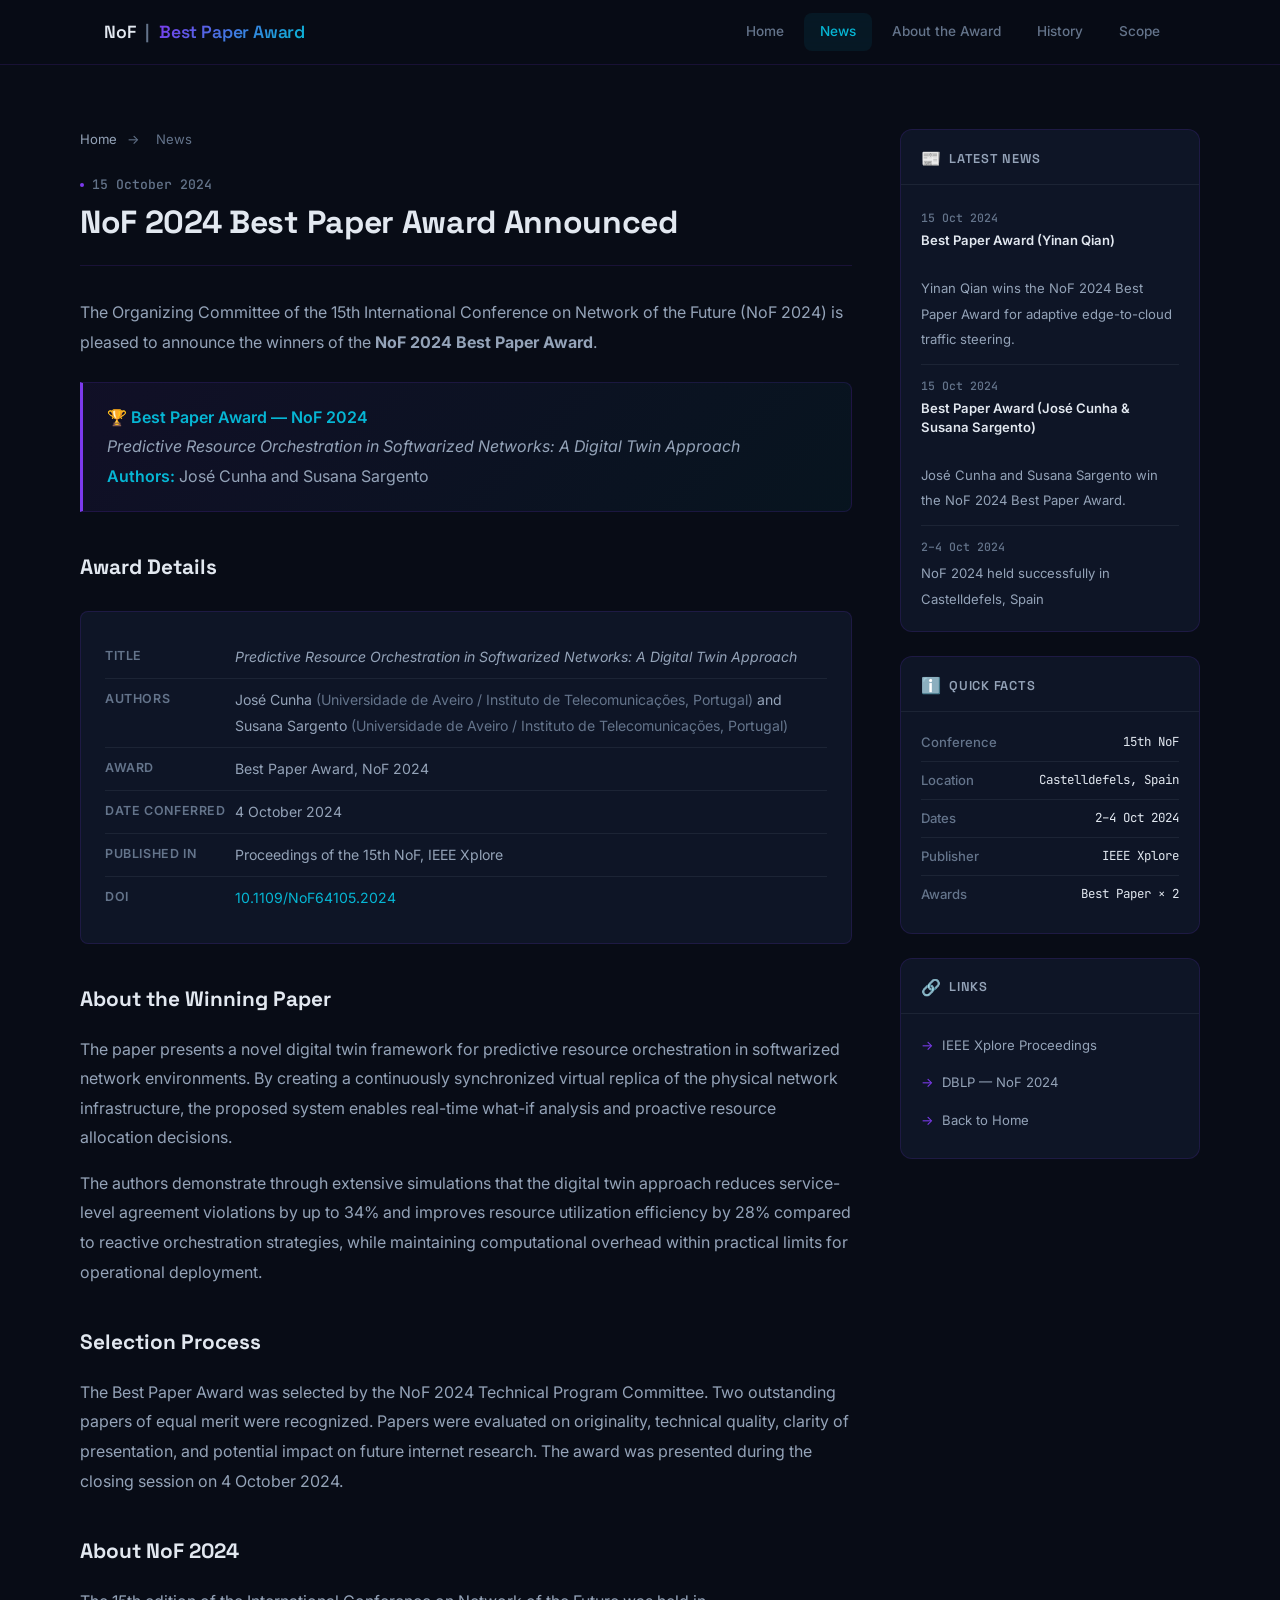
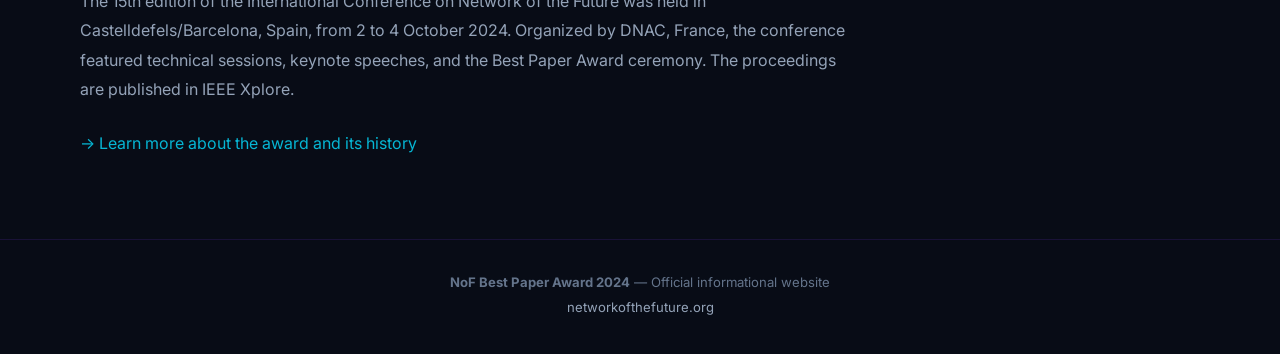
==== commit 5beddf63: "Add files via upload" ====
--- a/index.html
+++ b/index.html
@@ -1,8 +1,189 @@
 <!DOCTYPE html>
-<html>
+<html lang="en">
 <head>
-  <title>NoF 2024</title>
-  <link rel="stylesheet" href="/style.css">
+  <meta charset="UTF-8">
+  <meta name="viewport" content="width=device-width, initial-scale=1.0">
+  <title>Best Paper Award Announced — NoF 2024 News</title>
+  <meta name="description" content="NoF 2024 Best Paper Award winner: Predictive Resource Orchestration in Softwarized Networks by José Cunha and Susana Sargento.">
+  <link rel="stylesheet" href="/css/style.css">
+  <link rel="icon" href="data:image/svg+xml,<svg xmlns=%22http://www.w3.org/2000/svg%22 viewBox=%220 0 100 100%22><text y=%22.9em%22 font-size=%2290%22>🌐</text></svg>">
 </head>
-<body><h1>NoF 2024 Best Paper Award</h1><p>Two Outstanding Papers Recognized</p></body>
+<body>
+
+<header class="site-header">
+  <div class="container header-inner">
+    <div class="site-title">
+      <a href="/">
+        NoF <span class="separator">|</span> <span class="accent">Best Paper Award</span>
+      </a>
+    </div>
+    <button class="menu-toggle" onclick="document.querySelector('.main-nav').classList.toggle('open')" aria-label="Toggle navigation">☰</button>
+    <nav class="main-nav">
+      <a href="/">Home</a>
+      <a href="/news/" class="active">News</a>
+      <a href="/about.html">About the Award</a>
+      <a href="/history.html">History</a>
+      <a href="/scope.html">Scope</a>
+    </nav>
+  </div>
+</header>
+
+<div class="container content-layout">
+  <main class="main-content">
+
+    <nav class="breadcrumb">
+      <a href="/">Home</a>
+      <span>→</span>
+      <span class="current">News</span>
+    </nav>
+
+    <article>
+      <div class="article-header">
+        <p class="date">15 October 2024</p>
+        <h1>NoF 2024 Best Paper Award Announced</h1>
+      </div>
+
+      <div class="article-body">
+
+        <p>
+          The Organizing Committee of the 15th International Conference on Network of the Future (NoF 2024) is pleased to announce the winners of the <strong>NoF 2024 Best Paper Award</strong>.
+        </p>
+
+        <div class="highlight-box">
+          <strong>🏆 Best Paper Award — NoF 2024</strong><br>
+          <em>Predictive Resource Orchestration in Softwarized Networks: A Digital Twin Approach</em><br>
+          <strong>Authors:</strong> Jos&eacute; Cunha and Susana Sargento
+        </div>
+
+        <h2>Award Details</h2>
+
+        <div class="paper-details">
+          <div class="row">
+            <div class="row-label">Title</div>
+            <div class="row-value"><em>Predictive Resource Orchestration in Softwarized Networks: A Digital Twin Approach</em></div>
+          </div>
+          <div class="row">
+            <div class="row-label">Authors</div>
+            <div class="row-value">Jos&eacute; Cunha <span style="color:var(--text-muted);">(Universidade de Aveiro / Instituto de Telecomunica&ccedil;&otilde;es, Portugal)</span> and Susana Sargento <span style="color:var(--text-muted);">(Universidade de Aveiro / Instituto de Telecomunica&ccedil;&otilde;es, Portugal)</span></div>
+          </div>
+          <div class="row">
+            <div class="row-label">Award</div>
+            <div class="row-value">Best Paper Award, NoF 2024</div>
+          </div>
+          <div class="row">
+            <div class="row-label">Date Conferred</div>
+            <div class="row-value">4 October 2024</div>
+          </div>
+          <div class="row">
+            <div class="row-label">Published In</div>
+            <div class="row-value">Proceedings of the 15th NoF, IEEE Xplore</div>
+          </div>
+          <div class="row">
+            <div class="row-label">DOI</div>
+            <div class="row-value"><a href="https://doi.org/10.1109/NoF64105.2024" target="_blank">10.1109/NoF64105.2024</a></div>
+          </div>
+        </div>
+
+        <h2>About the Winning Paper</h2>
+        <p>
+          The paper presents a novel digital twin framework for predictive resource orchestration in softwarized network environments. By creating a continuously synchronized virtual replica of the physical network infrastructure, the proposed system enables real-time what-if analysis and proactive resource allocation decisions.
+        </p>
+        <p>
+          The authors demonstrate through extensive simulations that the digital twin approach reduces service-level agreement violations by up to 34% and improves resource utilization efficiency by 28% compared to reactive orchestration strategies, while maintaining computational overhead within practical limits for operational deployment.
+        </p>
+
+        <h2>Selection Process</h2>
+        <p>
+          The Best Paper Award was selected by the NoF 2024 Technical Program Committee. Two outstanding papers of equal merit were recognized. Papers were evaluated on originality, technical quality, clarity of presentation, and potential impact on future internet research. The award was presented during the closing session on 4 October 2024.
+        </p>
+
+        <h2>About NoF 2024</h2>
+        <p>
+          The 15th edition of the International Conference on Network of the Future was held in Castelldefels/Barcelona, Spain, from 2 to 4 October 2024. Organized by DNAC, France, the conference featured technical sessions, keynote speeches, and the Best Paper Award ceremony. The proceedings are published in IEEE Xplore.
+        </p>
+
+        <p style="margin-top:24px;">
+          <a href="/about.html">→ Learn more about the award and its history</a>
+        </p>
+
+      </div>
+    </article>
+
+  </main>
+
+  <aside class="sidebar">
+
+    <div class="sidebar-card">
+      <div class="sidebar-card-header">
+        <span class="icon">📰</span>
+        <h3>Latest News</h3>
+      </div>
+      <div class="sidebar-card-body">
+        <ul class="news-list">
+          <li>
+            <span class="date">15 Oct 2024</span>
+            <a href="/news/yinan-qian-award.html"><strong>Best Paper Award (Yinan Qian)</strong><br>Yinan Qian wins the NoF 2024 Best Paper Award for adaptive edge-to-cloud traffic steering.</a>
+          </li>
+          <li>
+            <span class="date">15 Oct 2024</span>
+            <a href="/news/"><strong>Best Paper Award (José Cunha &amp; Susana Sargento)</strong><br>José Cunha and Susana Sargento win the NoF 2024 Best Paper Award.</a>
+          </li>
+          <li>
+            <span class="date">2–4 Oct 2024</span>
+            <a href="#">NoF 2024 held successfully in Castelldefels, Spain</a>
+          </li>
+        </ul>
+      </div>
+    </div>
+
+    <div class="sidebar-card">
+      <div class="sidebar-card-header">
+        <span class="icon">ℹ️</span>
+        <h3>Quick Facts</h3>
+      </div>
+      <div class="sidebar-card-body">
+        <ul class="fact-list">
+          <li><span class="label">Conference</span><span class="value">15th NoF</span></li>
+          <li><span class="label">Location</span><span class="value">Castelldefels, Spain</span></li>
+          <li><span class="label">Dates</span><span class="value">2–4 Oct 2024</span></li>
+          <li><span class="label">Publisher</span><span class="value">IEEE Xplore</span></li>
+          <li><span class="label">Awards</span><span class="value">Best Paper × 2</span></li>
+        </ul>
+      </div>
+    </div>
+
+    <div class="sidebar-card">
+      <div class="sidebar-card-header">
+        <span class="icon">🔗</span>
+        <h3>Links</h3>
+      </div>
+      <div class="sidebar-card-body">
+        <ul class="link-list">
+          <li><a href="https://doi.org/10.1109/NoF64105.2024" target="_blank"><span class="arrow">→</span> IEEE Xplore Proceedings</a></li>
+          <li><a href="https://dblp.org/db/conf/nof/nof2024.html" target="_blank"><span class="arrow">→</span> DBLP — NoF 2024</a></li>
+          <li><a href="/"><span class="arrow">→</span> Back to Home</a></li>
+        </ul>
+      </div>
+    </div>
+
+  </aside>
+</div>
+
+<footer class="site-footer">
+  <div class="container">
+    <p><strong>NoF Best Paper Award 2024</strong> — Official informational website</p>
+    <p><a href="https://networkofthefuture.org">networkofthefuture.org</a></p>
+  </div>
+</footer>
+
+<script>
+document.addEventListener('DOMContentLoaded', function() {
+  var toggle = document.querySelector('.menu-toggle');
+  var nav = document.querySelector('.main-nav');
+  if (toggle) toggle.addEventListener('click', function() { nav.classList.toggle('open'); });
+  nav.querySelectorAll('a').forEach(function(l) { l.addEventListener('click', function() { nav.classList.remove('open'); }); });
+});
+</script>
+
+</body>
 </html>
--- a/css/style.css
+++ b/css/style.css
@@ -0,0 +1,643 @@
+/* ============================================
+   NoF 2024 Best Paper Award — Official Site
+   Futuristic / Tech Design System
+   ============================================ */
+
+/* --- Fonts --- */
+@import url('https://fonts.googleapis.com/css2?family=Space+Grotesk:wght@300;400;500;600;700&family=Inter:wght@300;400;500;600&family=JetBrains+Mono:wght@400;500&display=swap');
+
+:root {
+  /* Colors — dark tech palette */
+  --bg-dark:      #080c16;
+  --bg-card:      #0e1526;
+  --bg-card-hover:#141d33;
+  --bg-elevated:  #1a2540;
+  --accent-purple:#7c3aed;
+  --accent-cyan:  #06b6d4;
+  --accent-pink:  #ec4899;
+  --accent-glow:  rgba(124, 58, 237, 0.3);
+  --text-primary: #e2e8f0;
+  --text-secondary:#94a3b8;
+  --text-muted:   #64748b;
+  --border-color: rgba(124, 58, 237, 0.15);
+  --border-light: rgba(148, 163, 184, 0.1);
+
+  /* Typography */
+  --font-display: 'Space Grotesk', -apple-system, BlinkMacSystemFont, sans-serif;
+  --font-sans:    'Inter', -apple-system, BlinkMacSystemFont, sans-serif;
+  --font-mono:    'JetBrains Mono', 'SF Mono', monospace;
+
+  /* Spacing */
+  --space-xs:  4px;
+  --space-sm:  8px;
+  --space-md:  16px;
+  --space-lg:  24px;
+  --space-xl:  32px;
+  --space-2xl: 48px;
+  --space-3xl: 64px;
+  --space-4xl: 80px;
+
+  /* Radii */
+  --radius-sm: 4px;
+  --radius-md: 8px;
+  --radius-lg: 12px;
+  --radius-xl: 20px;
+
+  /* Shadows */
+  --shadow-card:  0 4px 24px rgba(0,0,0,0.4);
+  --shadow-glow:  0 0 30px var(--accent-glow);
+}
+
+/* ----- Reset ----- */
+*, *::before, *::after { box-sizing: border-box; margin: 0; padding: 0; }
+html { font-size: 16px; scroll-behavior: smooth; -webkit-font-smoothing: antialiased; }
+body {
+  font-family: var(--font-sans);
+  color: var(--text-primary);
+  background: var(--bg-dark);
+  line-height: 1.6;
+}
+
+a { color: var(--accent-cyan); text-decoration: none; transition: color 0.2s ease; }
+a:hover { color: var(--accent-pink); }
+
+img { max-width: 100%; display: block; }
+ul, ol { list-style: none; }
+
+/* ----- Grid / Container ----- */
+.container {
+  max-width: 1120px;
+  margin: 0 auto;
+  padding: 0 var(--space-lg);
+}
+
+/* ============================================
+   HEADER
+   ============================================ */
+.site-header {
+  background: rgba(8, 12, 22, 0.9);
+  backdrop-filter: blur(16px);
+  -webkit-backdrop-filter: blur(16px);
+  border-bottom: 1px solid var(--border-color);
+  position: sticky;
+  top: 0;
+  z-index: 100;
+  padding: 0;
+}
+.header-inner {
+  display: flex;
+  align-items: center;
+  justify-content: space-between;
+  height: 64px;
+}
+.site-title a {
+  font-family: var(--font-display);
+  font-size: 1.1rem;
+  font-weight: 600;
+  color: var(--text-primary);
+  letter-spacing: -0.01em;
+}
+.site-title .separator { color: var(--text-muted); margin: 0 6px; }
+.site-title .accent {
+  background: linear-gradient(135deg, var(--accent-purple), var(--accent-cyan));
+  -webkit-background-clip: text;
+  -webkit-text-fill-color: transparent;
+  background-clip: text;
+}
+
+.menu-toggle {
+  display: none;
+  background: none;
+  border: 1px solid var(--border-color);
+  color: var(--text-secondary);
+  font-size: 1.3rem;
+  padding: 6px 12px;
+  border-radius: var(--radius-md);
+  cursor: pointer;
+}
+
+.main-nav { display: flex; gap: 4px; }
+.main-nav a {
+  font-size: 0.85rem;
+  font-weight: 500;
+  color: var(--text-muted);
+  padding: 8px 16px;
+  border-radius: var(--radius-md);
+  transition: all 0.2s ease;
+}
+.main-nav a:hover, .main-nav a.active {
+  color: var(--text-primary);
+  background: rgba(124, 58, 237, 0.1);
+}
+.main-nav a.active {
+  color: var(--accent-cyan);
+  background: rgba(6, 182, 212, 0.08);
+}
+
+/* ============================================
+   HERO
+   ============================================ */
+.hero {
+  padding: var(--space-4xl) 0 var(--space-3xl);
+  text-align: center;
+  position: relative;
+  overflow: hidden;
+}
+.hero::before {
+  content: '';
+  position: absolute;
+  top: -300px;
+  left: 50%;
+  transform: translateX(-50%);
+  width: 800px;
+  height: 800px;
+  background: radial-gradient(circle, rgba(124, 58, 237, 0.08) 0%, transparent 70%);
+  pointer-events: none;
+}
+.hero-badge {
+  display: inline-flex;
+  align-items: center;
+  gap: 8px;
+  background: rgba(124, 58, 237, 0.1);
+  border: 1px solid rgba(124, 58, 237, 0.2);
+  color: var(--accent-purple);
+  padding: 6px 18px;
+  border-radius: 100px;
+  font-size: 0.78rem;
+  font-weight: 500;
+  text-transform: uppercase;
+  letter-spacing: 0.08em;
+  margin-bottom: var(--space-xl);
+}
+.hero h1 {
+  font-family: var(--font-display);
+  font-size: 3.5rem;
+  font-weight: 700;
+  line-height: 1.1;
+  letter-spacing: -0.03em;
+  margin-bottom: var(--space-md);
+}
+.hero h1 .highlight {
+  background: linear-gradient(135deg, var(--accent-purple), var(--accent-cyan), var(--accent-pink));
+  -webkit-background-clip: text;
+  -webkit-text-fill-color: transparent;
+  background-clip: text;
+}
+.hero-subtitle {
+  font-size: 1.1rem;
+  color: var(--text-secondary);
+  max-width: 640px;
+  margin: 0 auto var(--space-sm);
+  font-weight: 300;
+}
+.hero-meta {
+  font-size: 0.85rem;
+  color: var(--text-muted);
+  margin-top: var(--space-sm);
+  letter-spacing: 0.02em;
+}
+.hero-meta span { display: inline-block; margin: 0 10px; }
+.hero-meta .sep { color: rgba(100, 116, 139, 0.4); }
+
+/* ============================================
+   AWARD BANNER
+   ============================================ */
+.award-banner {
+  background: linear-gradient(135deg, #0e1526 0%, #1a2540 100%);
+  border-top: 1px solid var(--border-color);
+  border-bottom: 1px solid var(--border-color);
+  padding: var(--space-xl) 0;
+}
+.award-banner-inner {
+  display: flex;
+  align-items: flex-start;
+  gap: var(--space-lg);
+  max-width: 960px;
+  margin: 0 auto;
+}
+.award-icon {
+  flex-shrink: 0;
+  width: 56px;
+  height: 56px;
+  background: linear-gradient(135deg, var(--accent-purple), var(--accent-cyan));
+  border-radius: 50%;
+  display: flex;
+  align-items: center;
+  justify-content: center;
+  font-size: 1.5rem;
+  box-shadow: var(--shadow-glow);
+}
+.award-text h2 {
+  font-family: var(--font-display);
+  font-size: 1.2rem;
+  color: var(--text-primary);
+  margin-bottom: 4px;
+}
+.award-text p {
+  color: var(--text-secondary);
+  font-size: 0.88rem;
+}
+
+/* ============================================
+   LAYOUT: Content + Sidebar
+   ============================================ */
+.content-layout {
+  display: grid;
+  grid-template-columns: 1fr 300px;
+  gap: 48px;
+  padding: var(--space-3xl) 0;
+}
+.main-content { min-width: 0; }
+
+/* ============================================
+   SIDEBAR
+   ============================================ */
+.sidebar { position: sticky; top: 84px; align-self: start; }
+
+.sidebar-card {
+  background: var(--bg-card);
+  border-radius: var(--radius-lg);
+  border: 1px solid var(--border-color);
+  margin-bottom: var(--space-lg);
+  overflow: hidden;
+}
+.sidebar-card-header {
+  padding: 16px 20px 12px;
+  border-bottom: 1px solid var(--border-light);
+  display: flex;
+  align-items: center;
+  gap: 8px;
+}
+.sidebar-card-header .icon { font-size: 1rem; }
+.sidebar-card-header h3 {
+  font-family: var(--font-display);
+  font-size: 0.8rem;
+  font-weight: 600;
+  color: var(--text-secondary);
+  text-transform: uppercase;
+  letter-spacing: 0.06em;
+}
+.sidebar-card-body { padding: 12px 20px 20px; }
+.sidebar-card-body ul { margin: 0; }
+
+/* News list */
+.news-list li {
+  padding: 12px 0;
+  border-bottom: 1px solid var(--border-light);
+}
+.news-list li:last-child { border-bottom: none; padding-bottom: 0; }
+.news-list .date {
+  display: block;
+  font-size: 0.72rem;
+  color: var(--text-muted);
+  font-weight: 500;
+  margin-bottom: 4px;
+  font-family: var(--font-mono);
+}
+.news-list a {
+  font-size: 0.82rem;
+  color: var(--text-secondary);
+  line-height: 1.4;
+}
+.news-list a:hover { color: var(--accent-cyan); }
+.news-list a strong { color: var(--text-primary); font-weight: 600; display: block; }
+
+/* Fact list */
+.fact-list li {
+  display: flex;
+  justify-content: space-between;
+  padding: 8px 0;
+  border-bottom: 1px solid var(--border-light);
+  font-size: 0.82rem;
+}
+.fact-list li:last-child { border-bottom: none; }
+.fact-list .label { color: var(--text-muted); font-weight: 500; }
+.fact-list .value { color: var(--text-primary); font-family: var(--font-mono); font-size: 0.78rem; }
+
+/* Link list */
+.link-list li { padding: 6px 0; }
+.link-list a {
+  font-size: 0.82rem;
+  color: var(--text-secondary);
+}
+.link-list a:hover { color: var(--accent-cyan); }
+.link-list .arrow { color: var(--accent-purple); margin-right: 4px; }
+
+/* ============================================
+   SECTION TITLES
+   ============================================ */
+.section-title {
+  font-family: var(--font-display);
+  font-size: 1.6rem;
+  font-weight: 700;
+  color: var(--text-primary);
+  margin: 48px 0 var(--space-lg);
+  letter-spacing: -0.02em;
+}
+.section-title .sub {
+  display: block;
+  font-family: var(--font-sans);
+  font-size: 0.78rem;
+  font-weight: 500;
+  color: var(--accent-purple);
+  text-transform: uppercase;
+  letter-spacing: 0.08em;
+  margin-bottom: 6px;
+}
+
+/* ============================================
+   PAPER CARDS
+   ============================================ */
+.paper-card {
+  background: linear-gradient(135deg, var(--bg-card) 0%, var(--bg-elevated) 100%);
+  border: 1px solid var(--border-color);
+  border-radius: var(--radius-xl);
+  padding: 36px;
+  margin-bottom: var(--space-lg);
+  transition: all 0.3s ease;
+}
+.paper-card:hover {
+  border-color: rgba(124, 58, 237, 0.3);
+  box-shadow: var(--shadow-glow);
+}
+.paper-card .award-tag {
+  display: inline-block;
+  background: linear-gradient(135deg, var(--accent-purple), var(--accent-pink));
+  color: var(--white);
+  padding: 4px 14px;
+  border-radius: 100px;
+  font-size: 0.7rem;
+  font-weight: 600;
+  text-transform: uppercase;
+  letter-spacing: 0.08em;
+  margin-bottom: var(--space-md);
+}
+.paper-card h3 {
+  font-family: var(--font-display);
+  font-size: 1.25rem;
+  font-weight: 600;
+  color: var(--text-primary);
+  margin-bottom: var(--space-md);
+  line-height: 1.35;
+}
+.paper-card .meta-line {
+  color: var(--text-secondary);
+  font-size: 0.85rem;
+  margin-bottom: 6px;
+}
+.paper-card .meta-line strong { color: var(--accent-cyan); font-weight: 500; }
+.paper-card .btn-outline {
+  display: inline-block;
+  margin-top: var(--space-md);
+  border: 1px solid var(--border-color);
+  color: var(--text-secondary);
+  padding: 8px 22px;
+  border-radius: var(--radius-md);
+  font-size: 0.82rem;
+  font-weight: 500;
+  transition: all 0.2s ease;
+}
+.paper-card .btn-outline:hover {
+  background: linear-gradient(135deg, var(--accent-purple), var(--accent-pink));
+  color: var(--white);
+  border-color: transparent;
+}
+
+/* Paper 2 variant (different gradient) */
+.card-nof2 .award-tag {
+  background: linear-gradient(135deg, var(--accent-cyan), var(--accent-purple));
+}
+
+/* ============================================
+   CONTENT CARDS
+   ============================================ */
+.content-card {
+  background: var(--bg-card);
+  border: 1px solid var(--border-color);
+  border-radius: var(--radius-lg);
+  padding: 32px;
+  margin-bottom: var(--space-lg);
+}
+.content-card h3 {
+  font-family: var(--font-display);
+  font-size: 1.1rem;
+  color: var(--text-primary);
+  margin-bottom: 14px;
+}
+.content-card p { margin-bottom: 12px; color: var(--text-secondary); }
+.content-card p:last-child { margin-bottom: 0; }
+.content-card ul, .content-card ol { margin: 0 0 12px 20px; color: var(--text-secondary); }
+.content-card li { margin-bottom: 6px; }
+.content-card li strong { color: var(--accent-cyan); }
+
+/* ============================================
+   NEWS ARTICLE
+   ============================================ */
+.breadcrumb {
+  font-size: 0.82rem;
+  color: var(--text-muted);
+  margin-bottom: var(--space-lg);
+}
+.breadcrumb a { color: var(--text-secondary); }
+.breadcrumb a:hover { color: var(--accent-cyan); }
+.breadcrumb span { margin: 0 6px; }
+.breadcrumb .current { color: var(--text-muted); }
+
+.article-header {
+  margin-bottom: var(--space-xl);
+  padding-bottom: var(--space-lg);
+  border-bottom: 1px solid var(--border-color);
+}
+.article-header .date {
+  color: var(--text-muted);
+  font-family: var(--font-mono);
+  font-size: 0.82rem;
+  font-weight: 500;
+  margin-bottom: var(--space-sm);
+  display: flex;
+  align-items: center;
+  gap: 8px;
+}
+.article-header .date::before {
+  content: '';
+  width: 4px;
+  height: 4px;
+  background: var(--accent-purple);
+  border-radius: 50%;
+}
+.article-header h1 {
+  font-family: var(--font-display);
+  font-size: 2rem;
+  color: var(--text-primary);
+  line-height: 1.2;
+  letter-spacing: -0.01em;
+}
+
+.article-body { line-height: 1.85; color: var(--text-secondary); }
+.article-body p { margin-bottom: var(--space-md); }
+.article-body h2 {
+  font-family: var(--font-display);
+  color: var(--text-primary);
+  font-size: 1.3rem;
+  margin: 36px 0 var(--space-md);
+}
+.article-body h3 {
+  font-family: var(--font-display);
+  font-size: 1rem;
+  font-weight: 600;
+  color: var(--text-secondary);
+  margin: 24px 0 12px;
+}
+
+.highlight-box {
+  background: linear-gradient(135deg, rgba(124, 58, 237, 0.08), rgba(6, 182, 212, 0.05));
+  border: 1px solid var(--border-color);
+  border-left: 3px solid var(--accent-purple);
+  padding: 20px 24px;
+  margin: 24px 0;
+  border-radius: 0 var(--radius-md) var(--radius-md) 0;
+}
+.highlight-box strong { color: var(--accent-cyan); font-weight: 600; }
+
+.paper-details {
+  background: var(--bg-card);
+  border: 1px solid var(--border-color);
+  border-radius: var(--radius-md);
+  padding: 24px;
+  margin: 24px 0;
+}
+.paper-details .row {
+  display: flex;
+  padding: 8px 0;
+  border-bottom: 1px solid var(--border-light);
+}
+.paper-details .row:last-child { border-bottom: none; }
+.paper-details .row-label {
+  flex: 0 0 130px;
+  font-size: 0.78rem;
+  font-weight: 600;
+  text-transform: uppercase;
+  letter-spacing: 0.05em;
+  color: var(--text-muted);
+}
+.paper-details .row-value {
+  flex: 1;
+  font-size: 0.88rem;
+  color: var(--text-secondary);
+}
+
+/* ============================================
+   PAGE SECTION (full-width pages)
+   ============================================ */
+.page-section {
+  padding: var(--space-4xl) 0;
+}
+.page-section h1 {
+  font-family: var(--font-display);
+  font-size: 2.4rem;
+  font-weight: 700;
+  color: var(--text-primary);
+  margin-bottom: var(--space-xl);
+  letter-spacing: -0.02em;
+}
+.page-section h2 {
+  font-family: var(--font-display);
+  font-size: 1.4rem;
+  color: var(--text-primary);
+  margin: 32px 0 var(--space-md);
+}
+.page-section p {
+  color: var(--text-secondary);
+  margin-bottom: var(--space-md);
+  line-height: 1.8;
+}
+.page-section ul, .page-section ol {
+  margin: 0 0 var(--space-md) 20px;
+  color: var(--text-secondary);
+}
+.page-section li { margin-bottom: 6px; }
+
+/* ============================================
+   HISTORY TABLE
+   ============================================ */
+.table-wrap {
+  overflow-x: auto;
+  border-radius: var(--radius-lg);
+  border: 1px solid var(--border-color);
+}
+.history-table {
+  width: 100%;
+  border-collapse: collapse;
+  font-size: 0.85rem;
+  background: var(--bg-card);
+}
+.history-table thead { background: var(--bg-elevated); }
+.history-table th {
+  color: var(--text-secondary);
+  font-weight: 600;
+  font-size: 0.75rem;
+  text-transform: uppercase;
+  letter-spacing: 0.06em;
+  padding: 14px 16px;
+  text-align: left;
+}
+.history-table td {
+  padding: 12px 16px;
+  border-bottom: 1px solid var(--border-light);
+  color: var(--text-secondary);
+}
+.history-table tbody tr:hover td { background: rgba(124, 58, 237, 0.04); }
+.history-table .highlight-row td {
+  background: rgba(124, 58, 237, 0.06);
+  color: var(--text-primary);
+  font-weight: 500;
+}
+.history-table .highlight-row td:first-child {
+  border-left: 3px solid var(--accent-purple);
+}
+
+/* ============================================
+   FOOTER
+   ============================================ */
+.site-footer {
+  border-top: 1px solid var(--border-color);
+  padding: var(--space-xl) 0;
+  text-align: center;
+}
+.site-footer p {
+  color: var(--text-muted);
+  font-size: 0.82rem;
+  margin-bottom: 4px;
+}
+.site-footer a { color: var(--text-secondary); }
+.site-footer a:hover { color: var(--accent-cyan); }
+
+/* ============================================
+   RESPONSIVE
+   ============================================ */
+@media (max-width: 860px) {
+  .content-layout {
+    grid-template-columns: 1fr;
+  }
+  .sidebar { position: static; }
+  .hero h1 { font-size: 2.4rem; }
+}
+
+@media (max-width: 640px) {
+  .menu-toggle { display: block; }
+  .main-nav {
+    display: none;
+    position: absolute;
+    top: 64px;
+    left: 0;
+    right: 0;
+    background: rgba(8, 12, 22, 0.98);
+    flex-direction: column;
+    padding: var(--space-md);
+    border-bottom: 1px solid var(--border-color);
+  }
+  .main-nav.open { display: flex; }
+  .main-nav a { padding: 12px 16px; }
+  .hero h1 { font-size: 1.8rem; }
+  .award-banner-inner { flex-direction: column; align-items: center; text-align: center; }
+}
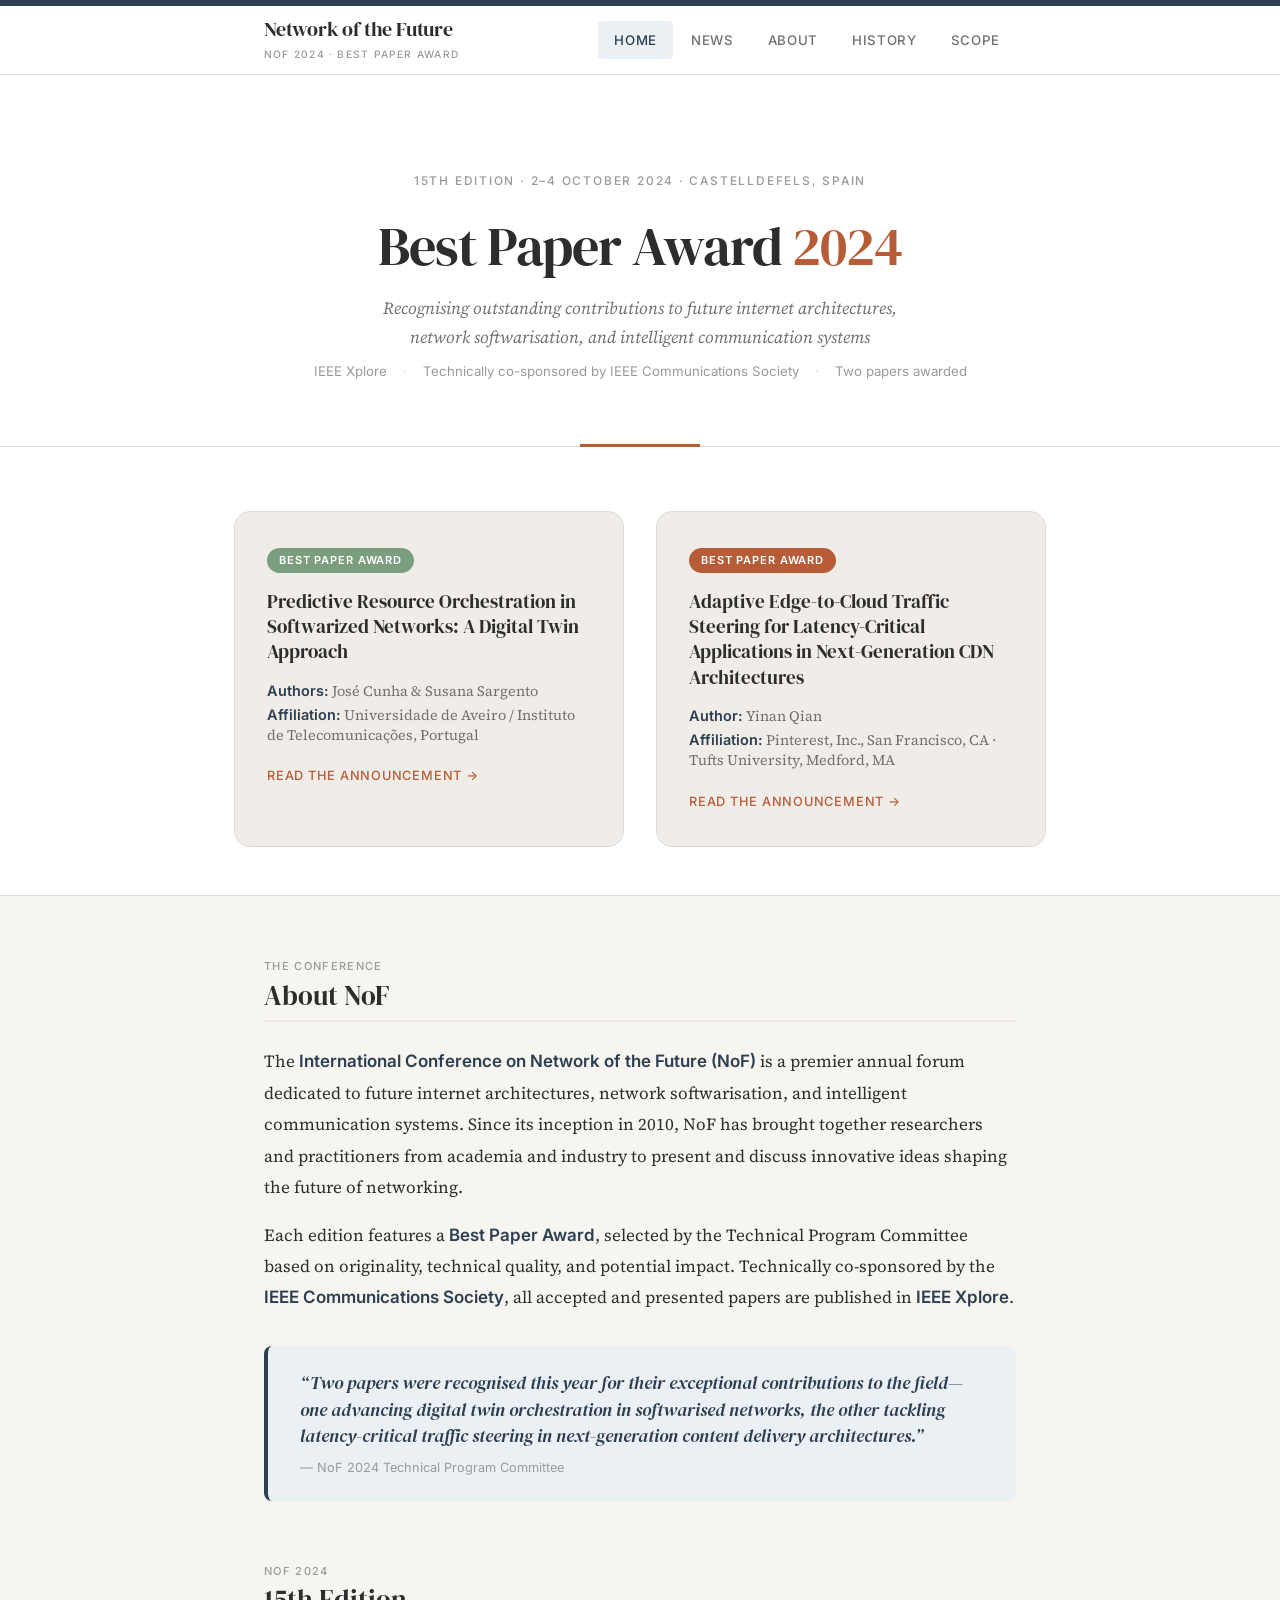
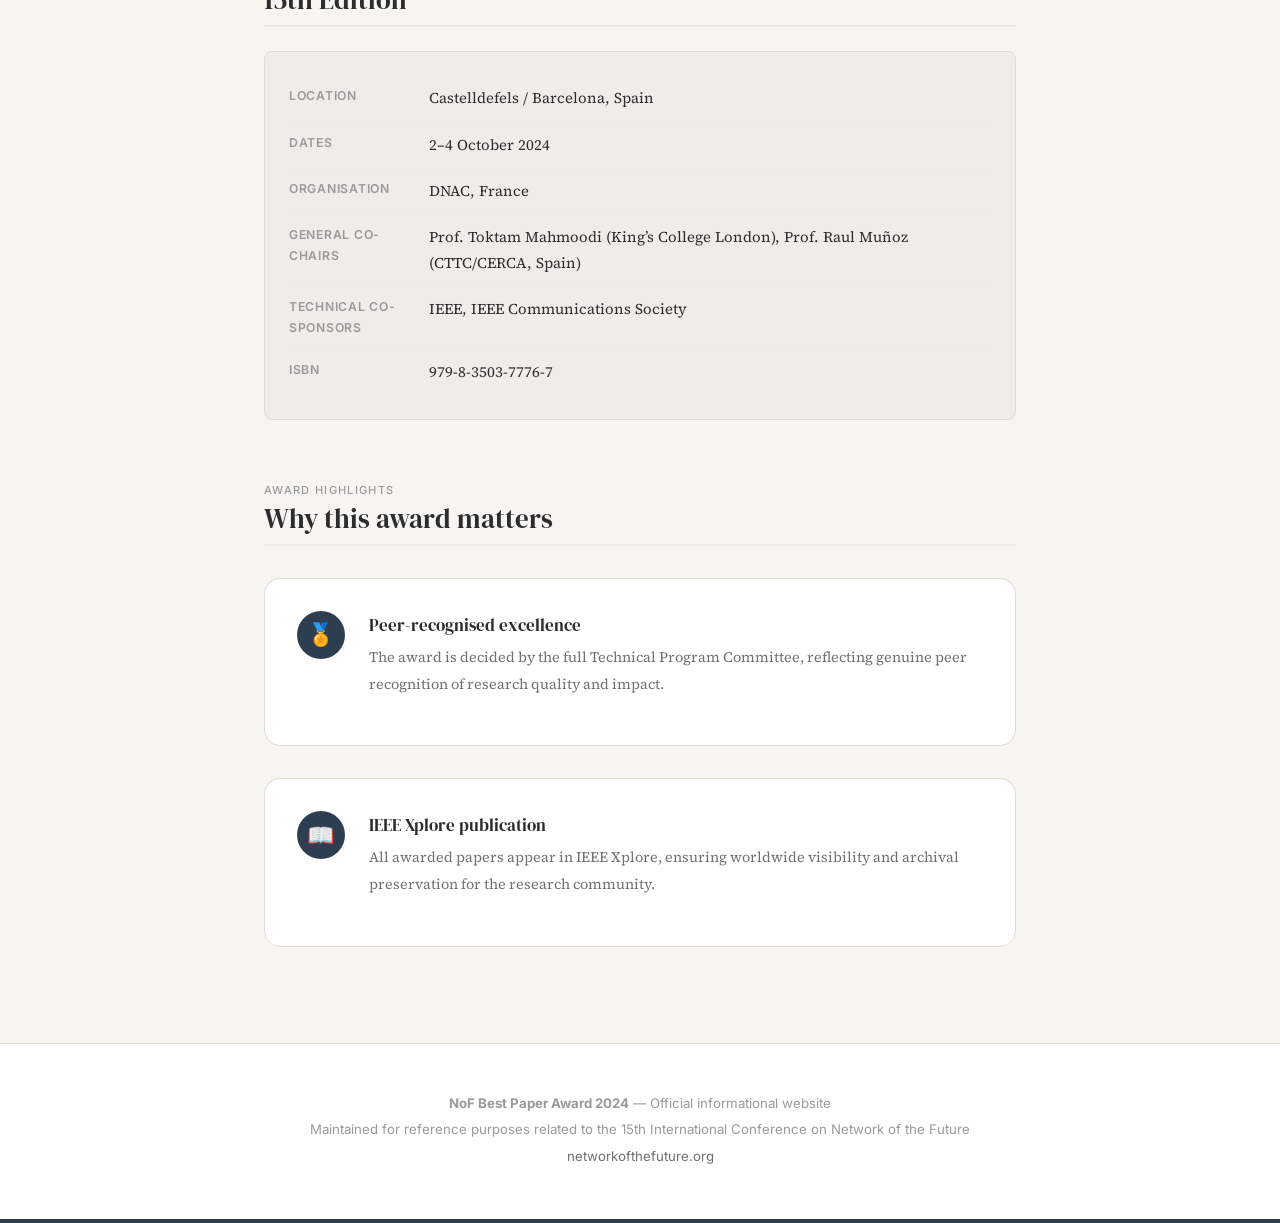
==== commit cf84c455: "Complete redesign: warm editorial / academic magazine style — completely different from RNDM site la" ====
--- a/index.html
+++ b/index.html
@@ -3,178 +3,142 @@
 <head>
   <meta charset="UTF-8">
   <meta name="viewport" content="width=device-width, initial-scale=1.0">
-  <title>Best Paper Award Announced — NoF 2024 News</title>
-  <meta name="description" content="NoF 2024 Best Paper Award winner: Predictive Resource Orchestration in Softwarized Networks by José Cunha and Susana Sargento.">
+  <title>NoF 2024 Best Paper Award — International Conference on Network of the Future</title>
+  <meta name="description" content="Official site of the NoF 2024 Best Paper Award. 15th International Conference on Network of the Future, Castelldefels, Spain, 2–4 October 2024.">
   <link rel="stylesheet" href="/css/style.css">
   <link rel="icon" href="data:image/svg+xml,<svg xmlns=%22http://www.w3.org/2000/svg%22 viewBox=%220 0 100 100%22><text y=%22.9em%22 font-size=%2290%22>🌐</text></svg>">
 </head>
 <body>
 
+<div class="top-stripe"></div>
+
 <header class="site-header">
   <div class="container header-inner">
-    <div class="site-title">
-      <a href="/">
-        NoF <span class="separator">|</span> <span class="accent">Best Paper Award</span>
-      </a>
+    <div class="site-logo">
+      <a href="/">Network of the Future</a>
+      <span class="sub">NoF 2024 &middot; Best Paper Award</span>
     </div>
     <button class="menu-toggle" onclick="document.querySelector('.main-nav').classList.toggle('open')" aria-label="Toggle navigation">☰</button>
     <nav class="main-nav">
-      <a href="/">Home</a>
-      <a href="/news/" class="active">News</a>
-      <a href="/about.html">About the Award</a>
+      <a href="/" class="active">Home</a>
+      <a href="/news/">News</a>
+      <a href="/about.html">About</a>
       <a href="/history.html">History</a>
       <a href="/scope.html">Scope</a>
     </nav>
   </div>
 </header>
 
-<div class="container content-layout">
-  <main class="main-content">
+<section class="masthead">
+  <div class="container">
+    <p class="masthead-label">15th Edition &middot; 2&ndash;4 October 2024 &middot; Castelldefels, Spain</p>
+    <h1>Best Paper Award <span class="accent">2024</span></h1>
+    <p class="masthead-subtitle">Recognising outstanding contributions to future internet architectures, network softwarisation, and intelligent communication systems</p>
+    <p class="masthead-meta">
+      <span>IEEE Xplore</span>
+      <span class="sep">·</span>
+      <span>Technically co-sponsored by IEEE Communications Society</span>
+      <span class="sep">·</span>
+      <span>Two papers awarded</span>
+    </p>
+  </div>
+</section>
 
-    <nav class="breadcrumb">
-      <a href="/">Home</a>
-      <span>→</span>
-      <span class="current">News</span>
-    </nav>
+<section class="award-spotlight">
+  <div class="award-spotlight-inner">
 
-    <article>
-      <div class="article-header">
-        <p class="date">15 October 2024</p>
-        <h1>NoF 2024 Best Paper Award Announced</h1>
+    <div class="spotlight-card">
+      <span class="card-badge">Best Paper Award</span>
+      <h3>Predictive Resource Orchestration in Softwarized Networks: A Digital Twin Approach</h3>
+      <p class="meta-line"><strong>Authors:</strong> Jos&eacute; Cunha &amp; Susana Sargento</p>
+      <p class="meta-line"><strong>Affiliation:</strong> Universidade de Aveiro / Instituto de Telecomunica&ccedil;&otilde;es, Portugal</p>
+      <a href="/news/" class="read-link">Read the announcement →</a>
+    </div>
+
+    <div class="spotlight-card card-nof2">
+      <span class="card-badge">Best Paper Award</span>
+      <h3>Adaptive Edge-to-Cloud Traffic Steering for Latency-Critical Applications in Next-Generation CDN Architectures</h3>
+      <p class="meta-line"><strong>Author:</strong> Yinan Qian</p>
+      <p class="meta-line"><strong>Affiliation:</strong> Pinterest, Inc., San Francisco, CA &middot; Tufts University, Medford, MA</p>
+      <a href="/news/yinan-qian-award.html" class="read-link">Read the announcement →</a>
+    </div>
+
+  </div>
+</section>
+
+<div class="content-area">
+  <div class="container">
+
+    <h2><span class="sub">The Conference</span>About NoF</h2>
+
+    <p>The <strong>International Conference on Network of the Future (NoF)</strong> is a premier annual forum dedicated to future internet architectures, network softwarisation, and intelligent communication systems. Since its inception in 2010, NoF has brought together researchers and practitioners from academia and industry to present and discuss innovative ideas shaping the future of networking.</p>
+
+    <p>Each edition features a <strong>Best Paper Award</strong>, selected by the Technical Program Committee based on originality, technical quality, and potential impact. Technically co-sponsored by the <strong>IEEE Communications Society</strong>, all accepted and presented papers are published in <strong>IEEE Xplore</strong>.</p>
+
+    <div class="pull-quote">
+      &ldquo;Two papers were recognised this year for their exceptional contributions to the field—one advancing digital twin orchestration in softwarised networks, the other tackling latency-critical traffic steering in next-generation content delivery architectures.&rdquo;
+      <span class="attribution">&mdash; NoF 2024 Technical Program Committee</span>
+    </div>
+
+    <h2><span class="sub">NoF 2024</span>15th Edition</h2>
+
+    <div class="info-grid">
+      <div class="row">
+        <span class="row-label">Location</span>
+        <span class="row-value">Castelldefels / Barcelona, Spain</span>
       </div>
-
-      <div class="article-body">
-
-        <p>
-          The Organizing Committee of the 15th International Conference on Network of the Future (NoF 2024) is pleased to announce the winners of the <strong>NoF 2024 Best Paper Award</strong>.
-        </p>
-
-        <div class="highlight-box">
-          <strong>🏆 Best Paper Award — NoF 2024</strong><br>
-          <em>Predictive Resource Orchestration in Softwarized Networks: A Digital Twin Approach</em><br>
-          <strong>Authors:</strong> Jos&eacute; Cunha and Susana Sargento
-        </div>
-
-        <h2>Award Details</h2>
-
-        <div class="paper-details">
-          <div class="row">
-            <div class="row-label">Title</div>
-            <div class="row-value"><em>Predictive Resource Orchestration in Softwarized Networks: A Digital Twin Approach</em></div>
-          </div>
-          <div class="row">
-            <div class="row-label">Authors</div>
-            <div class="row-value">Jos&eacute; Cunha <span style="color:var(--text-muted);">(Universidade de Aveiro / Instituto de Telecomunica&ccedil;&otilde;es, Portugal)</span> and Susana Sargento <span style="color:var(--text-muted);">(Universidade de Aveiro / Instituto de Telecomunica&ccedil;&otilde;es, Portugal)</span></div>
-          </div>
-          <div class="row">
-            <div class="row-label">Award</div>
-            <div class="row-value">Best Paper Award, NoF 2024</div>
-          </div>
-          <div class="row">
-            <div class="row-label">Date Conferred</div>
-            <div class="row-value">4 October 2024</div>
-          </div>
-          <div class="row">
-            <div class="row-label">Published In</div>
-            <div class="row-value">Proceedings of the 15th NoF, IEEE Xplore</div>
-          </div>
-          <div class="row">
-            <div class="row-label">DOI</div>
-            <div class="row-value"><a href="https://doi.org/10.1109/NoF64105.2024" target="_blank">10.1109/NoF64105.2024</a></div>
-          </div>
-        </div>
-
-        <h2>About the Winning Paper</h2>
-        <p>
-          The paper presents a novel digital twin framework for predictive resource orchestration in softwarized network environments. By creating a continuously synchronized virtual replica of the physical network infrastructure, the proposed system enables real-time what-if analysis and proactive resource allocation decisions.
-        </p>
-        <p>
-          The authors demonstrate through extensive simulations that the digital twin approach reduces service-level agreement violations by up to 34% and improves resource utilization efficiency by 28% compared to reactive orchestration strategies, while maintaining computational overhead within practical limits for operational deployment.
-        </p>
-
-        <h2>Selection Process</h2>
-        <p>
-          The Best Paper Award was selected by the NoF 2024 Technical Program Committee. Two outstanding papers of equal merit were recognized. Papers were evaluated on originality, technical quality, clarity of presentation, and potential impact on future internet research. The award was presented during the closing session on 4 October 2024.
-        </p>
-
-        <h2>About NoF 2024</h2>
-        <p>
-          The 15th edition of the International Conference on Network of the Future was held in Castelldefels/Barcelona, Spain, from 2 to 4 October 2024. Organized by DNAC, France, the conference featured technical sessions, keynote speeches, and the Best Paper Award ceremony. The proceedings are published in IEEE Xplore.
-        </p>
-
-        <p style="margin-top:24px;">
-          <a href="/about.html">→ Learn more about the award and its history</a>
-        </p>
-
+      <div class="row">
+        <span class="row-label">Dates</span>
+        <span class="row-value">2&ndash;4 October 2024</span>
       </div>
-    </article>
-
-  </main>
-
-  <aside class="sidebar">
-
-    <div class="sidebar-card">
-      <div class="sidebar-card-header">
-        <span class="icon">📰</span>
-        <h3>Latest News</h3>
+      <div class="row">
+        <span class="row-label">Organisation</span>
+        <span class="row-value">DNAC, France</span>
       </div>
-      <div class="sidebar-card-body">
-        <ul class="news-list">
-          <li>
-            <span class="date">15 Oct 2024</span>
-            <a href="/news/yinan-qian-award.html"><strong>Best Paper Award (Yinan Qian)</strong><br>Yinan Qian wins the NoF 2024 Best Paper Award for adaptive edge-to-cloud traffic steering.</a>
-          </li>
-          <li>
-            <span class="date">15 Oct 2024</span>
-            <a href="/news/"><strong>Best Paper Award (José Cunha &amp; Susana Sargento)</strong><br>José Cunha and Susana Sargento win the NoF 2024 Best Paper Award.</a>
-          </li>
-          <li>
-            <span class="date">2–4 Oct 2024</span>
-            <a href="#">NoF 2024 held successfully in Castelldefels, Spain</a>
-          </li>
-        </ul>
+      <div class="row">
+        <span class="row-label">General Co-Chairs</span>
+        <span class="row-value">Prof. Toktam Mahmoodi (King&rsquo;s College London), Prof. Raul Mu&ntilde;oz (CTTC/CERCA, Spain)</span>
+      </div>
+      <div class="row">
+        <span class="row-label">Technical Co-Sponsors</span>
+        <span class="row-value">IEEE, IEEE Communications Society</span>
+      </div>
+      <div class="row">
+        <span class="row-label">ISBN</span>
+        <span class="row-value">979-8-3503-7776-7</span>
       </div>
     </div>
 
-    <div class="sidebar-card">
-      <div class="sidebar-card-header">
-        <span class="icon">ℹ️</span>
-        <h3>Quick Facts</h3>
-      </div>
-      <div class="sidebar-card-body">
-        <ul class="fact-list">
-          <li><span class="label">Conference</span><span class="value">15th NoF</span></li>
-          <li><span class="label">Location</span><span class="value">Castelldefels, Spain</span></li>
-          <li><span class="label">Dates</span><span class="value">2–4 Oct 2024</span></li>
-          <li><span class="label">Publisher</span><span class="value">IEEE Xplore</span></li>
-          <li><span class="label">Awards</span><span class="value">Best Paper × 2</span></li>
-        </ul>
+    <h2><span class="sub">Award Highlights</span>Why this award matters</h2>
+
+    <div class="medal-box">
+      <div class="medal-icon">🏅</div>
+      <div class="medal-text">
+        <h3>Peer-recognised excellence</h3>
+        <p>The award is decided by the full Technical Program Committee, reflecting genuine peer recognition of research quality and impact.</p>
       </div>
     </div>
 
-    <div class="sidebar-card">
-      <div class="sidebar-card-header">
-        <span class="icon">🔗</span>
-        <h3>Links</h3>
-      </div>
-      <div class="sidebar-card-body">
-        <ul class="link-list">
-          <li><a href="https://doi.org/10.1109/NoF64105.2024" target="_blank"><span class="arrow">→</span> IEEE Xplore Proceedings</a></li>
-          <li><a href="https://dblp.org/db/conf/nof/nof2024.html" target="_blank"><span class="arrow">→</span> DBLP — NoF 2024</a></li>
-          <li><a href="/"><span class="arrow">→</span> Back to Home</a></li>
-        </ul>
+    <div class="medal-box">
+      <div class="medal-icon">📖</div>
+      <div class="medal-text">
+        <h3>IEEE Xplore publication</h3>
+        <p>All awarded papers appear in IEEE Xplore, ensuring worldwide visibility and archival preservation for the research community.</p>
       </div>
     </div>
 
-  </aside>
+  </div>
 </div>
 
 <footer class="site-footer">
   <div class="container">
-    <p><strong>NoF Best Paper Award 2024</strong> — Official informational website</p>
+    <p><strong>NoF Best Paper Award 2024</strong> &mdash; Official informational website</p>
+    <p>Maintained for reference purposes related to the 15th International Conference on Network of the Future</p>
     <p><a href="https://networkofthefuture.org">networkofthefuture.org</a></p>
   </div>
 </footer>
+
+<div class="footer-stripe"></div>
 
 <script>
 document.addEventListener('DOMContentLoaded', function() {
--- a/css/style.css
+++ b/css/style.css
@@ -1,643 +1,818 @@
 /* ============================================
    NoF 2024 Best Paper Award — Official Site
-   Futuristic / Tech Design System
+   Academic Magazine Design System
+   ============================================
+   Completely different from RNDM (navy+gold)
+   and previous NoF (dark purple+cyan tech).
+   Warm, light, editorial style.
    ============================================ */
 
 /* --- Fonts --- */
-@import url('https://fonts.googleapis.com/css2?family=Space+Grotesk:wght@300;400;500;600;700&family=Inter:wght@300;400;500;600&family=JetBrains+Mono:wght@400;500&display=swap');
+@import url('https://fonts.googleapis.com/css2?family=DM+Serif+Display:ital@0;1&family=Inter:wght@300;400;500;600;700&family=Source+Serif+4:opsz,wght@8..60,400;8..60,500;8..60,600&display=swap');
 
 :root {
-  /* Colors — dark tech palette */
-  --bg-dark:      #080c16;
-  --bg-card:      #0e1526;
-  --bg-card-hover:#141d33;
-  --bg-elevated:  #1a2540;
-  --accent-purple:#7c3aed;
-  --accent-cyan:  #06b6d4;
-  --accent-pink:  #ec4899;
-  --accent-glow:  rgba(124, 58, 237, 0.3);
-  --text-primary: #e2e8f0;
-  --text-secondary:#94a3b8;
-  --text-muted:   #64748b;
-  --border-color: rgba(124, 58, 237, 0.15);
-  --border-light: rgba(148, 163, 184, 0.1);
+  /* Colors — warm editorial palette */
+  --bg-page:      #f7f5f0;
+  --bg-white:     #ffffff;
+  --bg-warm:      #f0ede8;
+  --bg-accent:    #ebf0f5;
+  --accent-rust:  #b85c38;
+  --accent-sage:  #7a9e7e;
+  --accent-navy:  #2c3e50;
+  --accent-gold:  #c9a96e;
+  --text-body:    #2d2d2d;
+  --text-muted:   #707070;
+  --text-light:   #9a9a9a;
+  --border:       #e0dcd4;
+  --border-light: #edeae4;
+  --shadow-card:  0 2px 12px rgba(0,0,0,0.06);
+  --shadow-hover: 0 8px 30px rgba(0,0,0,0.1);
+  --top-stripe:   #2c3e50;
 
   /* Typography */
-  --font-display: 'Space Grotesk', -apple-system, BlinkMacSystemFont, sans-serif;
+  --font-display: 'DM Serif Display', Georgia, 'Times New Roman', serif;
+  --font-body:    'Source Serif 4', Georgia, serif;
   --font-sans:    'Inter', -apple-system, BlinkMacSystemFont, sans-serif;
-  --font-mono:    'JetBrains Mono', 'SF Mono', monospace;
 
   /* Spacing */
-  --space-xs:  4px;
   --space-sm:  8px;
   --space-md:  16px;
   --space-lg:  24px;
   --space-xl:  32px;
   --space-2xl: 48px;
   --space-3xl: 64px;
-  --space-4xl: 80px;
+  --space-4xl: 96px;
 
   /* Radii */
   --radius-sm: 4px;
   --radius-md: 8px;
-  --radius-lg: 12px;
-  --radius-xl: 20px;
-
-  /* Shadows */
-  --shadow-card:  0 4px 24px rgba(0,0,0,0.4);
-  --shadow-glow:  0 0 30px var(--accent-glow);
+  --radius-lg: 16px;
 }
 
 /* ----- Reset ----- */
 *, *::before, *::after { box-sizing: border-box; margin: 0; padding: 0; }
-html { font-size: 16px; scroll-behavior: smooth; -webkit-font-smoothing: antialiased; }
+html { font-size: 17px; scroll-behavior: smooth; -webkit-font-smoothing: antialiased; }
 body {
-  font-family: var(--font-sans);
-  color: var(--text-primary);
-  background: var(--bg-dark);
-  line-height: 1.6;
-}
-
-a { color: var(--accent-cyan); text-decoration: none; transition: color 0.2s ease; }
-a:hover { color: var(--accent-pink); }
+  font-family: var(--font-body);
+  color: var(--text-body);
+  background: var(--bg-page);
+  line-height: 1.7;
+}
 
 img { max-width: 100%; display: block; }
-ul, ol { list-style: none; }
-
-/* ----- Grid / Container ----- */
+a { color: var(--accent-rust); text-decoration: none; transition: color 0.2s; }
+a:hover { color: var(--accent-navy); }
+
+/* ----- Container ----- */
 .container {
-  max-width: 1120px;
+  max-width: 800px;
   margin: 0 auto;
   padding: 0 var(--space-lg);
 }
 
+.container-wide {
+  max-width: 960px;
+  margin: 0 auto;
+  padding: 0 var(--space-lg);
+}
+
+/* ============================================
+   TOP STRIPE
+   ============================================ */
+.top-stripe {
+  background: var(--top-stripe);
+  height: 6px;
+}
+
 /* ============================================
    HEADER
    ============================================ */
 .site-header {
-  background: rgba(8, 12, 22, 0.9);
-  backdrop-filter: blur(16px);
-  -webkit-backdrop-filter: blur(16px);
-  border-bottom: 1px solid var(--border-color);
+  background: var(--bg-white);
+  border-bottom: 1px solid var(--border);
   position: sticky;
   top: 0;
   z-index: 100;
-  padding: 0;
-}
+}
+
 .header-inner {
   display: flex;
   align-items: center;
   justify-content: space-between;
-  height: 64px;
-}
-.site-title a {
-  font-family: var(--font-display);
-  font-size: 1.1rem;
-  font-weight: 600;
-  color: var(--text-primary);
+  height: 68px;
+}
+
+.site-logo a {
+  font-family: var(--font-display);
+  font-size: 1.15rem;
+  color: var(--text-body);
   letter-spacing: -0.01em;
-}
-.site-title .separator { color: var(--text-muted); margin: 0 6px; }
-.site-title .accent {
-  background: linear-gradient(135deg, var(--accent-purple), var(--accent-cyan));
-  -webkit-background-clip: text;
-  -webkit-text-fill-color: transparent;
-  background-clip: text;
+  line-height: 1.2;
+}
+
+.site-logo .sub {
+  display: block;
+  font-family: var(--font-sans);
+  font-size: 0.6rem;
+  font-weight: 500;
+  color: var(--text-light);
+  text-transform: uppercase;
+  letter-spacing: 0.12em;
+  margin-top: 1px;
 }
 
 .menu-toggle {
   display: none;
   background: none;
-  border: 1px solid var(--border-color);
-  color: var(--text-secondary);
-  font-size: 1.3rem;
+  border: 1px solid var(--border);
+  color: var(--text-muted);
+  font-size: 1.2rem;
   padding: 6px 12px;
-  border-radius: var(--radius-md);
+  border-radius: var(--radius-sm);
   cursor: pointer;
 }
 
-.main-nav { display: flex; gap: 4px; }
+.main-nav { display: flex; gap: 2px; }
 .main-nav a {
-  font-size: 0.85rem;
+  font-family: var(--font-sans);
+  font-size: 0.78rem;
   font-weight: 500;
   color: var(--text-muted);
   padding: 8px 16px;
-  border-radius: var(--radius-md);
-  transition: all 0.2s ease;
-}
-.main-nav a:hover, .main-nav a.active {
-  color: var(--text-primary);
-  background: rgba(124, 58, 237, 0.1);
-}
+  border-radius: var(--radius-sm);
+  text-transform: uppercase;
+  letter-spacing: 0.05em;
+  transition: all 0.2s;
+}
+.main-nav a:hover { color: var(--accent-rust); background: var(--bg-warm); }
 .main-nav a.active {
-  color: var(--accent-cyan);
-  background: rgba(6, 182, 212, 0.08);
-}
-
-/* ============================================
-   HERO
-   ============================================ */
-.hero {
+  color: var(--accent-navy);
+  background: var(--bg-accent);
+}
+
+/* ============================================
+   HERO / MASTHEAD
+   ============================================ */
+.masthead {
+  background: var(--bg-white);
+  border-bottom: 1px solid var(--border);
   padding: var(--space-4xl) 0 var(--space-3xl);
   text-align: center;
   position: relative;
-  overflow: hidden;
-}
-.hero::before {
+}
+
+.masthead::after {
   content: '';
   position: absolute;
-  top: -300px;
+  bottom: -1px;
   left: 50%;
   transform: translateX(-50%);
-  width: 800px;
-  height: 800px;
-  background: radial-gradient(circle, rgba(124, 58, 237, 0.08) 0%, transparent 70%);
-  pointer-events: none;
-}
-.hero-badge {
-  display: inline-flex;
-  align-items: center;
-  gap: 8px;
-  background: rgba(124, 58, 237, 0.1);
-  border: 1px solid rgba(124, 58, 237, 0.2);
-  color: var(--accent-purple);
-  padding: 6px 18px;
+  width: 120px;
+  height: 3px;
+  background: var(--accent-rust);
+}
+
+.masthead-label {
+  font-family: var(--font-sans);
+  font-size: 0.7rem;
+  font-weight: 500;
+  color: var(--text-light);
+  text-transform: uppercase;
+  letter-spacing: 0.15em;
+  margin-bottom: var(--space-lg);
+}
+
+.masthead h1 {
+  font-family: var(--font-display);
+  font-size: 3.2rem;
+  font-weight: 400;
+  color: var(--text-body);
+  line-height: 1.15;
+  margin-bottom: var(--space-md);
+  letter-spacing: -0.02em;
+}
+
+.masthead h1 .accent {
+  color: var(--accent-rust);
+}
+
+.masthead-subtitle {
+  font-size: 1rem;
+  color: var(--text-muted);
+  max-width: 560px;
+  margin: 0 auto var(--space-sm);
+  font-style: italic;
+}
+
+.masthead-meta {
+  font-family: var(--font-sans);
+  font-size: 0.78rem;
+  color: var(--text-light);
+}
+.masthead-meta span { margin: 0 6px; }
+.masthead-meta .sep { color: var(--border); }
+
+/* ============================================
+   AWARD SPOTLIGHT
+   ============================================ */
+.award-spotlight {
+  background: var(--bg-white);
+  padding: var(--space-3xl) 0 var(--space-2xl);
+  border-bottom: 1px solid var(--border);
+}
+
+.award-spotlight-inner {
+  display: grid;
+  grid-template-columns: 1fr 1fr;
+  gap: var(--space-xl);
+  max-width: 860px;
+  margin: 0 auto;
+  padding: 0 var(--space-lg);
+}
+
+.spotlight-card {
+  background: var(--bg-warm);
+  border: 1px solid var(--border);
+  border-radius: var(--radius-lg);
+  padding: var(--space-xl);
+  position: relative;
+  transition: all 0.3s ease;
+}
+
+.spotlight-card:hover {
+  box-shadow: var(--shadow-hover);
+  border-color: var(--accent-sage);
+}
+
+.spotlight-card .card-badge {
+  display: inline-block;
+  font-family: var(--font-sans);
+  font-size: 0.65rem;
+  font-weight: 600;
+  color: var(--bg-white);
+  background: var(--accent-sage);
+  padding: 3px 12px;
   border-radius: 100px;
-  font-size: 0.78rem;
-  font-weight: 500;
   text-transform: uppercase;
   letter-spacing: 0.08em;
-  margin-bottom: var(--space-xl);
-}
-.hero h1 {
-  font-family: var(--font-display);
-  font-size: 3.5rem;
-  font-weight: 700;
-  line-height: 1.1;
-  letter-spacing: -0.03em;
   margin-bottom: var(--space-md);
 }
-.hero h1 .highlight {
-  background: linear-gradient(135deg, var(--accent-purple), var(--accent-cyan), var(--accent-pink));
-  -webkit-background-clip: text;
-  -webkit-text-fill-color: transparent;
-  background-clip: text;
-}
-.hero-subtitle {
+
+.spotlight-card.card-nof2 .card-badge {
+  background: var(--accent-rust);
+}
+
+.spotlight-card h3 {
+  font-family: var(--font-display);
   font-size: 1.1rem;
-  color: var(--text-secondary);
-  max-width: 640px;
-  margin: 0 auto var(--space-sm);
-  font-weight: 300;
-}
-.hero-meta {
+  font-weight: 400;
+  color: var(--text-body);
+  line-height: 1.35;
+  margin-bottom: var(--space-md);
+}
+
+.spotlight-card .meta-line {
   font-size: 0.85rem;
   color: var(--text-muted);
+  margin-bottom: 4px;
+  line-height: 1.4;
+}
+
+.spotlight-card .meta-line strong {
+  font-family: var(--font-sans);
+  font-weight: 600;
+  color: var(--accent-navy);
+}
+
+.spotlight-card .read-link {
+  display: inline-block;
+  margin-top: var(--space-md);
+  font-family: var(--font-sans);
+  font-size: 0.75rem;
+  font-weight: 500;
+  color: var(--accent-rust);
+  text-transform: uppercase;
+  letter-spacing: 0.06em;
+  transition: all 0.2s;
+}
+
+.spotlight-card .read-link:hover {
+  color: var(--accent-navy);
+}
+
+/* ============================================
+   MAIN CONTENT AREA (magazine-style single column)
+   ============================================ */
+.content-area {
+  padding: var(--space-3xl) 0;
+}
+
+.content-area h2 {
+  font-family: var(--font-display);
+  font-size: 1.6rem;
+  font-weight: 400;
+  color: var(--text-body);
+  margin: var(--space-3xl) 0 var(--space-lg);
+  line-height: 1.2;
+  padding-bottom: var(--space-sm);
+  border-bottom: 2px solid var(--border-light);
+}
+
+.content-area h2:first-child {
+  margin-top: 0;
+}
+
+.content-area h2 .sub {
+  display: block;
+  font-family: var(--font-sans);
+  font-size: 0.65rem;
+  font-weight: 500;
+  color: var(--text-light);
+  text-transform: uppercase;
+  letter-spacing: 0.12em;
+  margin-bottom: 6px;
+}
+
+.content-area h3 {
+  font-family: var(--font-display);
+  font-size: 1.15rem;
+  font-weight: 400;
+  color: var(--text-body);
+  margin: var(--space-xl) 0 var(--space-md);
+}
+
+.content-area p {
+  margin-bottom: var(--space-md);
+  color: var(--text-body);
+  line-height: 1.85;
+}
+
+.content-area ul, .content-area ol {
+  margin: 0 0 var(--space-md) 24px;
+  color: var(--text-body);
+}
+
+.content-area li { margin-bottom: 6px; }
+
+.content-area strong {
+  font-family: var(--font-sans);
+  font-weight: 600;
+  color: var(--accent-navy);
+}
+
+/* ============================================
+   MAGAZINE BLOCKS
+   ============================================ */
+
+/* Pull Quote */
+.pull-quote {
+  margin: var(--space-xl) 0;
+  padding: var(--space-lg) var(--space-xl);
+  background: var(--bg-accent);
+  border-radius: var(--radius-md);
+  border-left: 4px solid var(--accent-navy);
+  font-family: var(--font-display);
+  font-size: 1.05rem;
+  font-style: italic;
+  color: var(--accent-navy);
+  line-height: 1.5;
+}
+
+.pull-quote .attribution {
+  display: block;
+  font-family: var(--font-sans);
+  font-size: 0.75rem;
+  font-style: normal;
+  color: var(--text-light);
   margin-top: var(--space-sm);
-  letter-spacing: 0.02em;
-}
-.hero-meta span { display: inline-block; margin: 0 10px; }
-.hero-meta .sep { color: rgba(100, 116, 139, 0.4); }
-
-/* ============================================
-   AWARD BANNER
-   ============================================ */
-.award-banner {
-  background: linear-gradient(135deg, #0e1526 0%, #1a2540 100%);
-  border-top: 1px solid var(--border-color);
-  border-bottom: 1px solid var(--border-color);
-  padding: var(--space-xl) 0;
-}
-.award-banner-inner {
+}
+
+/* Info Grid (metadata display) */
+.info-grid {
+  background: var(--bg-warm);
+  border: 1px solid var(--border);
+  border-radius: var(--radius-md);
+  padding: var(--space-lg);
+  margin: var(--space-lg) 0;
+}
+
+.info-grid .row {
+  display: flex;
+  padding: 10px 0;
+  border-bottom: 1px solid var(--border-light);
+  font-size: 0.88rem;
+}
+
+.info-grid .row:last-child { border-bottom: none; }
+
+.info-grid .row-label {
+  flex: 0 0 140px;
+  font-family: var(--font-sans);
+  font-size: 0.72rem;
+  font-weight: 600;
+  color: var(--text-light);
+  text-transform: uppercase;
+  letter-spacing: 0.06em;
+}
+
+.info-grid .row-value {
+  flex: 1;
+  color: var(--text-body);
+}
+
+/* Timeline */
+.timeline {
+  list-style: none !important;
+  margin: var(--space-lg) 0 !important;
+  padding: 0 !important;
+}
+
+.timeline li {
+  position: relative;
+  padding: var(--space-md) 0 var(--space-md) 28px;
+  margin: 0 !important;
+  border-left: 2px solid var(--border);
+}
+
+.timeline li::before {
+  content: '';
+  position: absolute;
+  left: -5px;
+  top: 22px;
+  width: 8px;
+  height: 8px;
+  background: var(--accent-sage);
+  border-radius: 50%;
+}
+
+.timeline li:last-child {
+  border-left: 2px solid transparent;
+}
+
+.timeline .year {
+  font-family: var(--font-sans);
+  font-size: 0.72rem;
+  font-weight: 600;
+  color: var(--accent-sage);
+  text-transform: uppercase;
+  letter-spacing: 0.08em;
+  display: block;
+  margin-bottom: 2px;
+}
+
+.timeline li.highlight::before {
+  background: var(--accent-rust);
+  width: 10px;
+  height: 10px;
+  left: -6px;
+}
+
+.timeline li.highlight .year {
+  color: var(--accent-rust);
+}
+
+/* Medal Box */
+.medal-box {
   display: flex;
   align-items: flex-start;
   gap: var(--space-lg);
-  max-width: 960px;
-  margin: 0 auto;
-}
-.award-icon {
+  background: var(--bg-white);
+  border: 1px solid var(--border);
+  border-radius: var(--radius-lg);
+  padding: var(--space-xl);
+  margin: var(--space-xl) 0;
+}
+
+.medal-icon {
   flex-shrink: 0;
-  width: 56px;
-  height: 56px;
-  background: linear-gradient(135deg, var(--accent-purple), var(--accent-cyan));
+  width: 48px;
+  height: 48px;
+  background: var(--accent-navy);
   border-radius: 50%;
   display: flex;
   align-items: center;
   justify-content: center;
-  font-size: 1.5rem;
-  box-shadow: var(--shadow-glow);
-}
-.award-text h2 {
-  font-family: var(--font-display);
-  font-size: 1.2rem;
-  color: var(--text-primary);
-  margin-bottom: 4px;
-}
-.award-text p {
-  color: var(--text-secondary);
-  font-size: 0.88rem;
-}
-
-/* ============================================
-   LAYOUT: Content + Sidebar
-   ============================================ */
-.content-layout {
+  font-size: 1.3rem;
+}
+
+.medal-text h3 {
+  font-family: var(--font-display);
+  font-size: 1rem;
+  font-weight: 400;
+  margin: 0 0 4px !important;
+}
+
+.medal-text p {
+  font-size: 0.85rem;
+  color: var(--text-muted);
+}
+
+/* ============================================
+   SIDEBAR (minimal, right side)
+   ============================================ */
+.page-with-sidebar {
   display: grid;
-  grid-template-columns: 1fr 300px;
-  gap: 48px;
-  padding: var(--space-3xl) 0;
-}
-.main-content { min-width: 0; }
-
-/* ============================================
-   SIDEBAR
-   ============================================ */
-.sidebar { position: sticky; top: 84px; align-self: start; }
-
-.sidebar-card {
-  background: var(--bg-card);
-  border-radius: var(--radius-lg);
-  border: 1px solid var(--border-color);
+  grid-template-columns: 1fr 240px;
+  gap: var(--space-2xl);
+}
+
+.sidebar-mini {
+  font-size: 0.82rem;
+}
+
+.sidebar-mini .card {
+  background: var(--bg-warm);
+  border: 1px solid var(--border);
+  border-radius: var(--radius-md);
+  padding: var(--space-lg);
   margin-bottom: var(--space-lg);
-  overflow: hidden;
-}
-.sidebar-card-header {
-  padding: 16px 20px 12px;
+}
+
+.sidebar-mini .card h4 {
+  font-family: var(--font-sans);
+  font-size: 0.65rem;
+  font-weight: 600;
+  color: var(--text-light);
+  text-transform: uppercase;
+  letter-spacing: 0.1em;
+  margin-bottom: var(--space-md);
+  padding-bottom: var(--space-sm);
   border-bottom: 1px solid var(--border-light);
-  display: flex;
-  align-items: center;
-  gap: 8px;
-}
-.sidebar-card-header .icon { font-size: 1rem; }
-.sidebar-card-header h3 {
-  font-family: var(--font-display);
-  font-size: 0.8rem;
-  font-weight: 600;
-  color: var(--text-secondary);
-  text-transform: uppercase;
-  letter-spacing: 0.06em;
-}
-.sidebar-card-body { padding: 12px 20px 20px; }
-.sidebar-card-body ul { margin: 0; }
-
-/* News list */
-.news-list li {
-  padding: 12px 0;
+}
+
+.sidebar-mini ul {
+  list-style: none;
+  margin: 0;
+}
+
+.sidebar-mini li {
+  padding: 6px 0;
   border-bottom: 1px solid var(--border-light);
 }
-.news-list li:last-child { border-bottom: none; padding-bottom: 0; }
-.news-list .date {
+
+.sidebar-mini li:last-child {
+  border-bottom: none;
+}
+
+.sidebar-mini .label {
   display: block;
   font-size: 0.72rem;
+  color: var(--text-light);
+  font-family: var(--font-sans);
+  font-weight: 500;
+  text-transform: uppercase;
+  letter-spacing: 0.05em;
+  margin-bottom: 1px;
+}
+
+.sidebar-mini .value {
+  color: var(--text-body);
+  font-size: 0.82rem;
+}
+
+.sidebar-mini a {
+  font-size: 0.82rem;
+  display: block;
+  padding: 2px 0;
+}
+
+.sidebar-mini .news-item {
+  padding: 8px 0;
+}
+
+.sidebar-mini .news-item .date {
+  font-family: var(--font-sans);
+  font-size: 0.65rem;
+  font-weight: 600;
+  color: var(--accent-rust);
+  display: block;
+  margin-bottom: 2px;
+}
+
+/* ============================================
+   PAGE SECTION (full-width interior pages)
+   ============================================ */
+.page-section {
+  padding: var(--space-4xl) 0 var(--space-3xl);
+}
+
+.page-section h1 {
+  font-family: var(--font-display);
+  font-size: 2.2rem;
+  font-weight: 400;
+  color: var(--text-body);
+  margin-bottom: var(--space-lg);
+  line-height: 1.15;
+}
+
+.page-section .lead {
+  font-size: 1.05rem;
   color: var(--text-muted);
+  line-height: 1.65;
+  margin-bottom: var(--space-xl);
+  font-style: italic;
+}
+
+/* ============================================
+   NEWS ARTICLE
+   ============================================ */
+.breadcrumb {
+  font-family: var(--font-sans);
+  font-size: 0.72rem;
+  color: var(--text-light);
+  text-transform: uppercase;
+  letter-spacing: 0.06em;
+  margin-bottom: var(--space-lg);
+}
+.breadcrumb a { color: var(--text-muted); }
+.breadcrumb a:hover { color: var(--accent-rust); }
+.breadcrumb .sep { margin: 0 8px; }
+
+.article-header {
+  margin-bottom: var(--space-2xl);
+  padding-bottom: var(--space-lg);
+  border-bottom: 1px solid var(--border);
+}
+
+.article-header .article-date {
+  font-family: var(--font-sans);
+  font-size: 0.7rem;
   font-weight: 500;
-  margin-bottom: 4px;
-  font-family: var(--font-mono);
-}
-.news-list a {
-  font-size: 0.82rem;
-  color: var(--text-secondary);
-  line-height: 1.4;
-}
-.news-list a:hover { color: var(--accent-cyan); }
-.news-list a strong { color: var(--text-primary); font-weight: 600; display: block; }
-
-/* Fact list */
-.fact-list li {
-  display: flex;
-  justify-content: space-between;
-  padding: 8px 0;
-  border-bottom: 1px solid var(--border-light);
-  font-size: 0.82rem;
-}
-.fact-list li:last-child { border-bottom: none; }
-.fact-list .label { color: var(--text-muted); font-weight: 500; }
-.fact-list .value { color: var(--text-primary); font-family: var(--font-mono); font-size: 0.78rem; }
-
-/* Link list */
-.link-list li { padding: 6px 0; }
-.link-list a {
-  font-size: 0.82rem;
-  color: var(--text-secondary);
-}
-.link-list a:hover { color: var(--accent-cyan); }
-.link-list .arrow { color: var(--accent-purple); margin-right: 4px; }
-
-/* ============================================
-   SECTION TITLES
-   ============================================ */
-.section-title {
-  font-family: var(--font-display);
-  font-size: 1.6rem;
-  font-weight: 700;
-  color: var(--text-primary);
-  margin: 48px 0 var(--space-lg);
-  letter-spacing: -0.02em;
-}
-.section-title .sub {
-  display: block;
-  font-family: var(--font-sans);
-  font-size: 0.78rem;
-  font-weight: 500;
-  color: var(--accent-purple);
-  text-transform: uppercase;
-  letter-spacing: 0.08em;
-  margin-bottom: 6px;
-}
-
-/* ============================================
-   PAPER CARDS
-   ============================================ */
-.paper-card {
-  background: linear-gradient(135deg, var(--bg-card) 0%, var(--bg-elevated) 100%);
-  border: 1px solid var(--border-color);
-  border-radius: var(--radius-xl);
-  padding: 36px;
-  margin-bottom: var(--space-lg);
-  transition: all 0.3s ease;
-}
-.paper-card:hover {
-  border-color: rgba(124, 58, 237, 0.3);
-  box-shadow: var(--shadow-glow);
-}
-.paper-card .award-tag {
-  display: inline-block;
-  background: linear-gradient(135deg, var(--accent-purple), var(--accent-pink));
-  color: var(--white);
-  padding: 4px 14px;
-  border-radius: 100px;
-  font-size: 0.7rem;
+  color: var(--accent-rust);
+  text-transform: uppercase;
+  letter-spacing: 0.1em;
+  margin-bottom: var(--space-sm);
+}
+
+.article-header h1 {
+  font-family: var(--font-display);
+  font-size: 2rem;
+  font-weight: 400;
+  color: var(--text-body);
+  line-height: 1.2;
+}
+
+.article-body {
+  line-height: 1.9;
+  color: var(--text-body);
+}
+
+.article-body p {
+  margin-bottom: var(--space-md);
+}
+
+.article-body h2 {
+  font-family: var(--font-display);
+  font-size: 1.3rem;
+  font-weight: 400;
+  color: var(--text-body);
+  margin: var(--space-2xl) 0 var(--space-md);
+  border: none;
+  padding: 0;
+}
+
+.article-body h3 {
+  font-family: var(--font-sans);
+  font-size: 0.85rem;
   font-weight: 600;
-  text-transform: uppercase;
-  letter-spacing: 0.08em;
-  margin-bottom: var(--space-md);
-}
-.paper-card h3 {
-  font-family: var(--font-display);
-  font-size: 1.25rem;
-  font-weight: 600;
-  color: var(--text-primary);
-  margin-bottom: var(--space-md);
-  line-height: 1.35;
-}
-.paper-card .meta-line {
-  color: var(--text-secondary);
-  font-size: 0.85rem;
-  margin-bottom: 6px;
-}
-.paper-card .meta-line strong { color: var(--accent-cyan); font-weight: 500; }
-.paper-card .btn-outline {
-  display: inline-block;
-  margin-top: var(--space-md);
-  border: 1px solid var(--border-color);
-  color: var(--text-secondary);
-  padding: 8px 22px;
-  border-radius: var(--radius-md);
-  font-size: 0.82rem;
-  font-weight: 500;
-  transition: all 0.2s ease;
-}
-.paper-card .btn-outline:hover {
-  background: linear-gradient(135deg, var(--accent-purple), var(--accent-pink));
-  color: var(--white);
-  border-color: transparent;
-}
-
-/* Paper 2 variant (different gradient) */
-.card-nof2 .award-tag {
-  background: linear-gradient(135deg, var(--accent-cyan), var(--accent-purple));
-}
-
-/* ============================================
-   CONTENT CARDS
-   ============================================ */
-.content-card {
-  background: var(--bg-card);
-  border: 1px solid var(--border-color);
-  border-radius: var(--radius-lg);
-  padding: 32px;
-  margin-bottom: var(--space-lg);
-}
-.content-card h3 {
-  font-family: var(--font-display);
-  font-size: 1.1rem;
-  color: var(--text-primary);
-  margin-bottom: 14px;
-}
-.content-card p { margin-bottom: 12px; color: var(--text-secondary); }
-.content-card p:last-child { margin-bottom: 0; }
-.content-card ul, .content-card ol { margin: 0 0 12px 20px; color: var(--text-secondary); }
-.content-card li { margin-bottom: 6px; }
-.content-card li strong { color: var(--accent-cyan); }
-
-/* ============================================
-   NEWS ARTICLE
-   ============================================ */
-.breadcrumb {
-  font-size: 0.82rem;
-  color: var(--text-muted);
-  margin-bottom: var(--space-lg);
-}
-.breadcrumb a { color: var(--text-secondary); }
-.breadcrumb a:hover { color: var(--accent-cyan); }
-.breadcrumb span { margin: 0 6px; }
-.breadcrumb .current { color: var(--text-muted); }
-
-.article-header {
-  margin-bottom: var(--space-xl);
-  padding-bottom: var(--space-lg);
-  border-bottom: 1px solid var(--border-color);
-}
-.article-header .date {
-  color: var(--text-muted);
-  font-family: var(--font-mono);
-  font-size: 0.82rem;
-  font-weight: 500;
-  margin-bottom: var(--space-sm);
-  display: flex;
-  align-items: center;
-  gap: 8px;
-}
-.article-header .date::before {
-  content: '';
-  width: 4px;
-  height: 4px;
-  background: var(--accent-purple);
-  border-radius: 50%;
-}
-.article-header h1 {
-  font-family: var(--font-display);
-  font-size: 2rem;
-  color: var(--text-primary);
-  line-height: 1.2;
-  letter-spacing: -0.01em;
-}
-
-.article-body { line-height: 1.85; color: var(--text-secondary); }
-.article-body p { margin-bottom: var(--space-md); }
-.article-body h2 {
-  font-family: var(--font-display);
-  color: var(--text-primary);
-  font-size: 1.3rem;
-  margin: 36px 0 var(--space-md);
-}
-.article-body h3 {
-  font-family: var(--font-display);
-  font-size: 1rem;
-  font-weight: 600;
-  color: var(--text-secondary);
-  margin: 24px 0 12px;
-}
-
-.highlight-box {
-  background: linear-gradient(135deg, rgba(124, 58, 237, 0.08), rgba(6, 182, 212, 0.05));
-  border: 1px solid var(--border-color);
-  border-left: 3px solid var(--accent-purple);
-  padding: 20px 24px;
-  margin: 24px 0;
-  border-radius: 0 var(--radius-md) var(--radius-md) 0;
-}
-.highlight-box strong { color: var(--accent-cyan); font-weight: 600; }
-
-.paper-details {
-  background: var(--bg-card);
-  border: 1px solid var(--border-color);
-  border-radius: var(--radius-md);
-  padding: 24px;
-  margin: 24px 0;
-}
-.paper-details .row {
-  display: flex;
-  padding: 8px 0;
-  border-bottom: 1px solid var(--border-light);
-}
-.paper-details .row:last-child { border-bottom: none; }
-.paper-details .row-label {
-  flex: 0 0 130px;
-  font-size: 0.78rem;
-  font-weight: 600;
-  text-transform: uppercase;
-  letter-spacing: 0.05em;
-  color: var(--text-muted);
-}
-.paper-details .row-value {
-  flex: 1;
-  font-size: 0.88rem;
-  color: var(--text-secondary);
-}
-
-/* ============================================
-   PAGE SECTION (full-width pages)
-   ============================================ */
-.page-section {
-  padding: var(--space-4xl) 0;
-}
-.page-section h1 {
-  font-family: var(--font-display);
-  font-size: 2.4rem;
-  font-weight: 700;
-  color: var(--text-primary);
-  margin-bottom: var(--space-xl);
-  letter-spacing: -0.02em;
-}
-.page-section h2 {
-  font-family: var(--font-display);
-  font-size: 1.4rem;
-  color: var(--text-primary);
-  margin: 32px 0 var(--space-md);
-}
-.page-section p {
-  color: var(--text-secondary);
-  margin-bottom: var(--space-md);
-  line-height: 1.8;
-}
-.page-section ul, .page-section ol {
-  margin: 0 0 var(--space-md) 20px;
-  color: var(--text-secondary);
-}
-.page-section li { margin-bottom: 6px; }
+  color: var(--accent-navy);
+  text-transform: uppercase;
+  letter-spacing: 0.06em;
+  margin: var(--space-xl) 0 var(--space-sm);
+}
 
 /* ============================================
    HISTORY TABLE
    ============================================ */
 .table-wrap {
   overflow-x: auto;
-  border-radius: var(--radius-lg);
-  border: 1px solid var(--border-color);
-}
+  border: 1px solid var(--border);
+  border-radius: var(--radius-md);
+  margin-bottom: var(--space-lg);
+}
+
 .history-table {
   width: 100%;
   border-collapse: collapse;
   font-size: 0.85rem;
-  background: var(--bg-card);
-}
-.history-table thead { background: var(--bg-elevated); }
+  background: var(--bg-white);
+}
+
+.history-table thead {
+  background: var(--bg-warm);
+}
+
 .history-table th {
-  color: var(--text-secondary);
+  font-family: var(--font-sans);
+  font-size: 0.68rem;
   font-weight: 600;
-  font-size: 0.75rem;
   text-transform: uppercase;
   letter-spacing: 0.06em;
-  padding: 14px 16px;
+  color: var(--text-light);
+  padding: 12px 16px;
   text-align: left;
 }
+
 .history-table td {
-  padding: 12px 16px;
+  padding: 10px 16px;
   border-bottom: 1px solid var(--border-light);
-  color: var(--text-secondary);
-}
-.history-table tbody tr:hover td { background: rgba(124, 58, 237, 0.04); }
+  color: var(--text-body);
+}
+
+.history-table tbody tr:hover td {
+  background: var(--bg-accent);
+}
+
 .history-table .highlight-row td {
-  background: rgba(124, 58, 237, 0.06);
-  color: var(--text-primary);
+  background: var(--bg-warm);
   font-weight: 500;
 }
+
 .history-table .highlight-row td:first-child {
-  border-left: 3px solid var(--accent-purple);
+  border-left: 3px solid var(--accent-rust);
 }
 
 /* ============================================
    FOOTER
    ============================================ */
 .site-footer {
-  border-top: 1px solid var(--border-color);
-  padding: var(--space-xl) 0;
+  background: var(--bg-white);
+  border-top: 1px solid var(--border);
+  padding: var(--space-2xl) 0;
   text-align: center;
 }
+
 .site-footer p {
-  color: var(--text-muted);
-  font-size: 0.82rem;
+  font-family: var(--font-sans);
+  font-size: 0.78rem;
+  color: var(--text-light);
   margin-bottom: 4px;
 }
-.site-footer a { color: var(--text-secondary); }
-.site-footer a:hover { color: var(--accent-cyan); }
+
+.site-footer a { color: var(--text-muted); }
+.site-footer a:hover { color: var(--accent-rust); }
+
+.footer-stripe {
+  height: 4px;
+  background: var(--top-stripe);
+}
 
 /* ============================================
    RESPONSIVE
    ============================================ */
-@media (max-width: 860px) {
-  .content-layout {
+@media (max-width: 768px) {
+  html { font-size: 16px; }
+
+  .masthead h1 { font-size: 2rem; }
+  .masthead { padding: var(--space-3xl) 0 var(--space-2xl); }
+
+  .award-spotlight-inner {
     grid-template-columns: 1fr;
   }
-  .sidebar { position: static; }
-  .hero h1 { font-size: 2.4rem; }
-}
-
-@media (max-width: 640px) {
+
+  .page-with-sidebar {
+    grid-template-columns: 1fr;
+  }
+
+  .medal-box {
+    flex-direction: column;
+    align-items: center;
+    text-align: center;
+  }
+
+  .site-logo a { font-size: 1rem; }
+
   .menu-toggle { display: block; }
+
   .main-nav {
     display: none;
     position: absolute;
-    top: 64px;
+    top: 68px;
     left: 0;
     right: 0;
-    background: rgba(8, 12, 22, 0.98);
+    background: var(--bg-white);
     flex-direction: column;
     padding: var(--space-md);
-    border-bottom: 1px solid var(--border-color);
+    border-bottom: 1px solid var(--border);
+    box-shadow: var(--shadow-card);
   }
+
   .main-nav.open { display: flex; }
   .main-nav a { padding: 12px 16px; }
-  .hero h1 { font-size: 1.8rem; }
-  .award-banner-inner { flex-direction: column; align-items: center; text-align: center; }
-}
+
+  .info-grid .row {
+    flex-direction: column;
+    padding: 8px 0;
+  }
+
+  .info-grid .row-label {
+    margin-bottom: 2px;
+  }
+
+  .sidebar-mini { margin-top: var(--space-xl); }
+}
+
+@media (max-width: 480px) {
+  .masthead h1 { font-size: 1.6rem; }
+  .spotlight-card { padding: var(--space-lg); }
+}
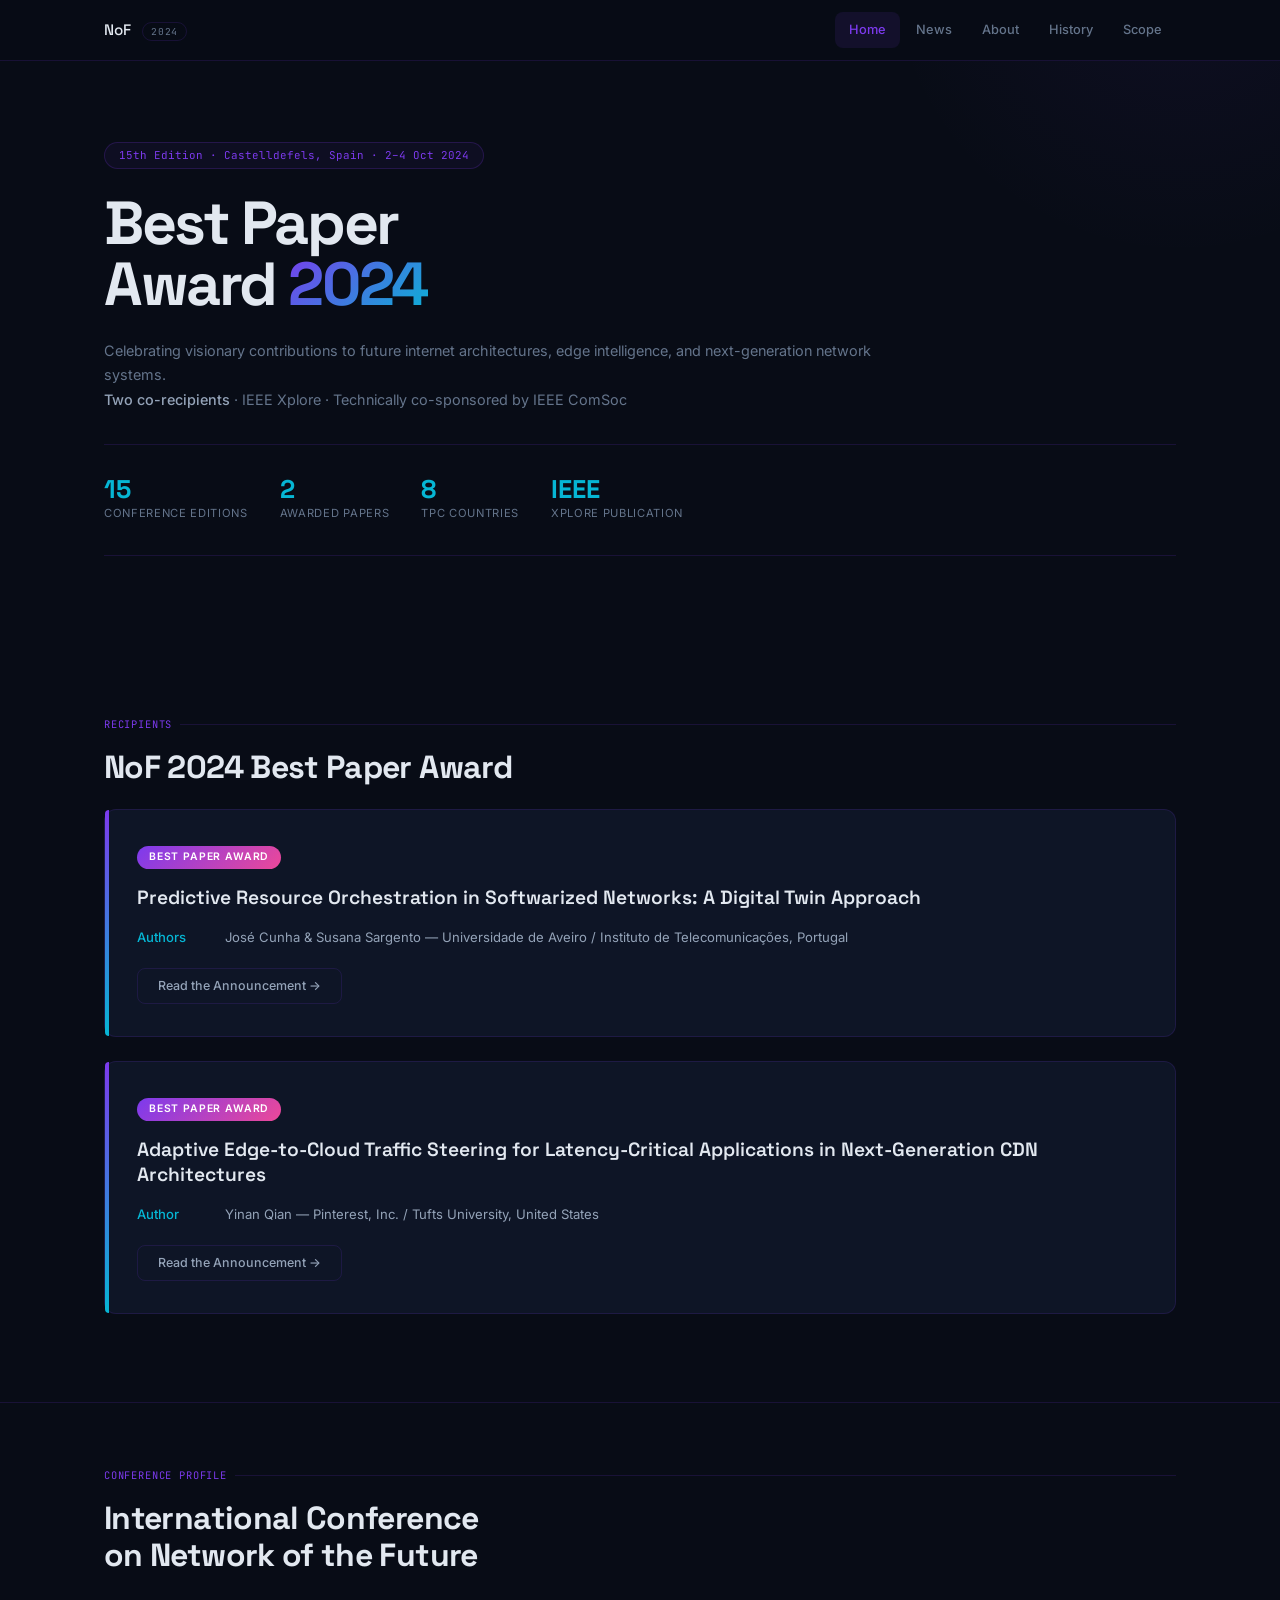
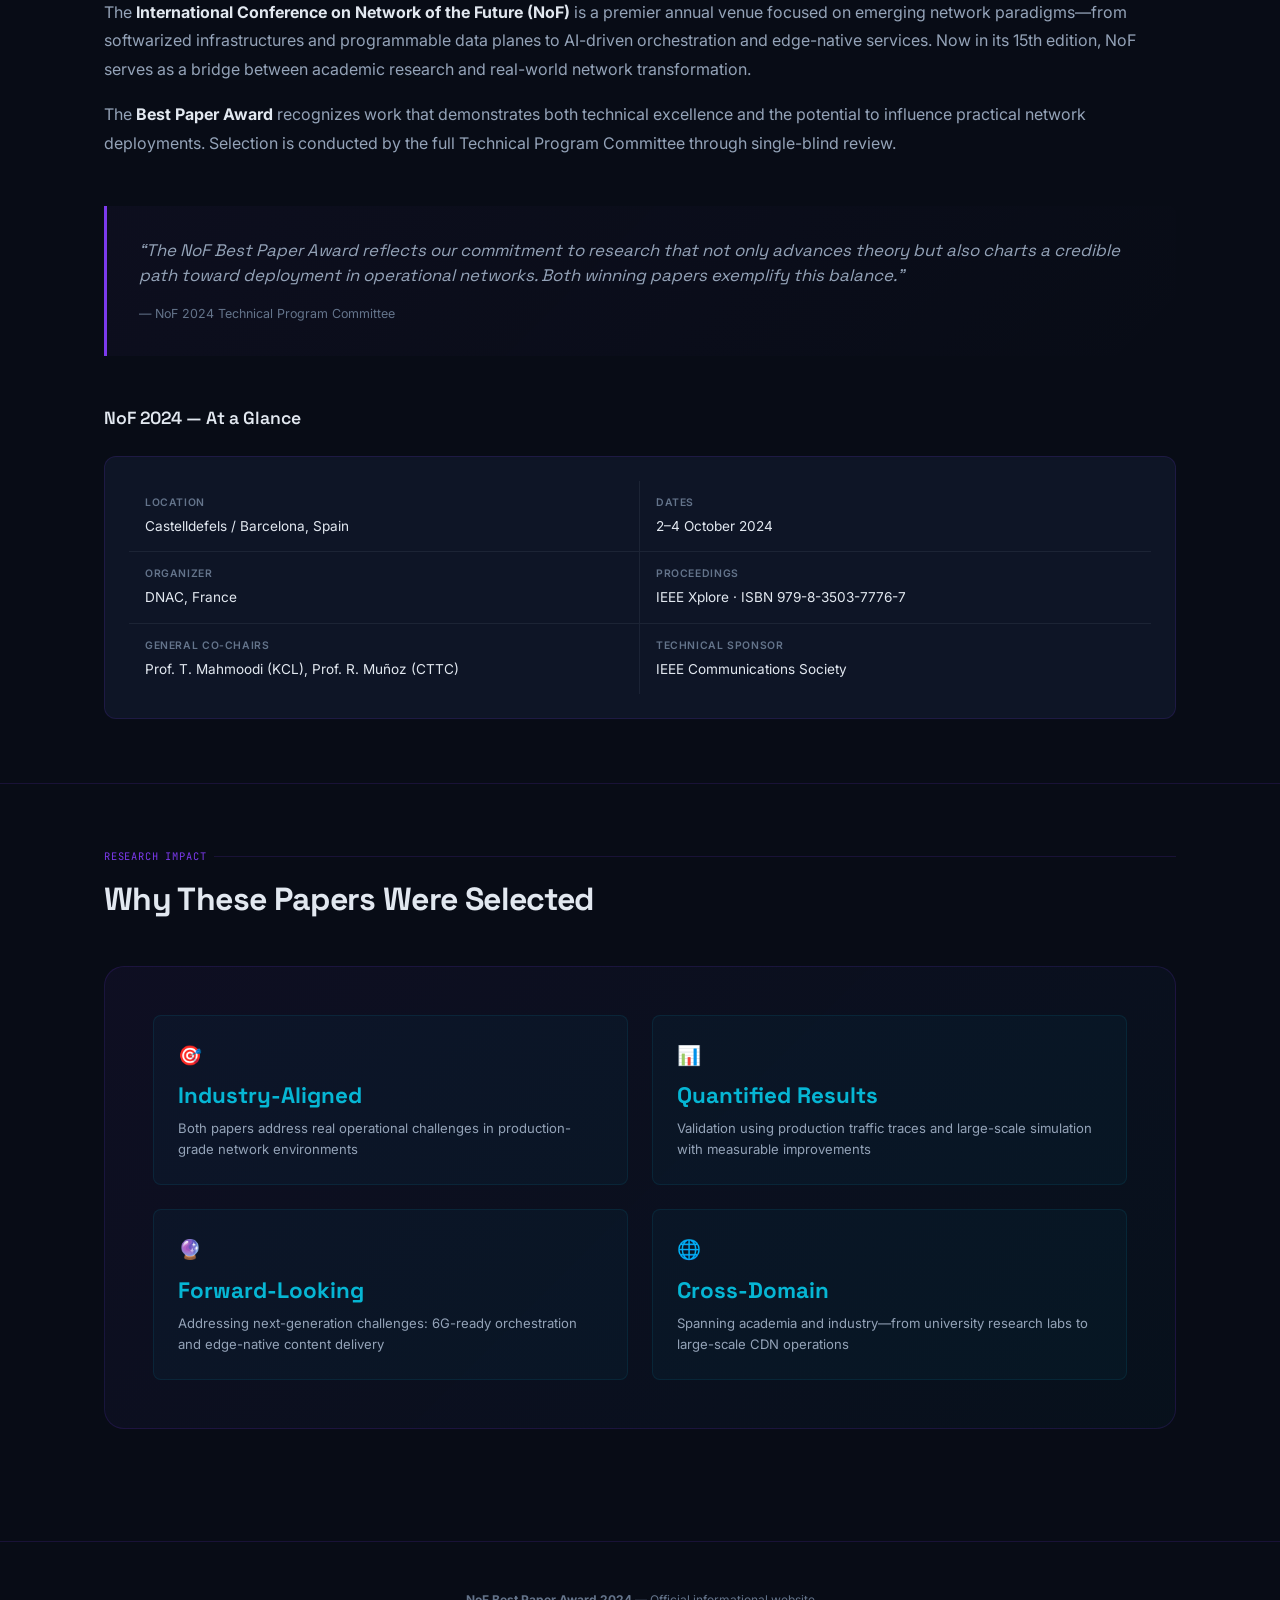
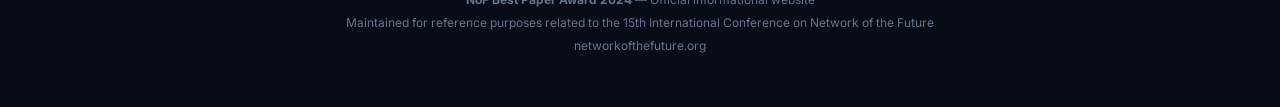
==== commit 866c6471: "NoF redesign: dark tech colors restored, magazine-style single-column layout, content differentiated" ====
--- a/index.html
+++ b/index.html
@@ -4,19 +4,18 @@
   <meta charset="UTF-8">
   <meta name="viewport" content="width=device-width, initial-scale=1.0">
   <title>NoF 2024 Best Paper Award — International Conference on Network of the Future</title>
-  <meta name="description" content="Official site of the NoF 2024 Best Paper Award. 15th International Conference on Network of the Future, Castelldefels, Spain, 2–4 October 2024.">
+  <meta name="description" content="NoF 2024 Best Paper Award recognizing groundbreaking research in edge intelligence, network digital twins, and next-generation content delivery architectures.">
   <link rel="stylesheet" href="/css/style.css">
   <link rel="icon" href="data:image/svg+xml,<svg xmlns=%22http://www.w3.org/2000/svg%22 viewBox=%220 0 100 100%22><text y=%22.9em%22 font-size=%2290%22>🌐</text></svg>">
 </head>
 <body>
 
-<div class="top-stripe"></div>
-
 <header class="site-header">
   <div class="container header-inner">
-    <div class="site-logo">
-      <a href="/">Network of the Future</a>
-      <span class="sub">NoF 2024 &middot; Best Paper Award</span>
+    <div class="site-title">
+      <a href="/">
+        NoF <span class="tag">2024</span>
+      </a>
     </div>
     <button class="menu-toggle" onclick="document.querySelector('.main-nav').classList.toggle('open')" aria-label="Toggle navigation">☰</button>
     <nav class="main-nav">
@@ -29,106 +28,150 @@
   </div>
 </header>
 
-<section class="masthead">
+<section class="hero">
   <div class="container">
-    <p class="masthead-label">15th Edition &middot; 2&ndash;4 October 2024 &middot; Castelldefels, Spain</p>
-    <h1>Best Paper Award <span class="accent">2024</span></h1>
-    <p class="masthead-subtitle">Recognising outstanding contributions to future internet architectures, network softwarisation, and intelligent communication systems</p>
-    <p class="masthead-meta">
-      <span>IEEE Xplore</span>
-      <span class="sep">·</span>
-      <span>Technically co-sponsored by IEEE Communications Society</span>
-      <span class="sep">·</span>
-      <span>Two papers awarded</span>
-    </p>
+    <div class="hero-inner">
+      <div class="hero-badge">15th Edition &middot; Castelldefels, Spain &middot; 2&ndash;4 Oct 2024</div>
+      <h1>Best Paper<br>Award <span class="accent">2024</span></h1>
+      <p class="hero-meta">
+        Celebrating visionary contributions to future internet architectures, edge intelligence, and next-generation network systems.<br>
+        <strong>Two co-recipients</strong> &middot; IEEE Xplore &middot; Technically co-sponsored by IEEE ComSoc
+      </p>
+    </div>
+
+    <div class="feature-bar">
+      <div class="feat-item">
+        <span class="num">15</span>
+        <span class="label">Conference Editions</span>
+      </div>
+      <div class="feat-item">
+        <span class="num">2</span>
+        <span class="label">Awarded Papers</span>
+      </div>
+      <div class="feat-item">
+        <span class="num">8</span>
+        <span class="label">TPC Countries</span>
+      </div>
+      <div class="feat-item">
+        <span class="num">IEEE</span>
+        <span class="label">Xplore Publication</span>
+      </div>
+    </div>
   </div>
 </section>
 
-<section class="award-spotlight">
-  <div class="award-spotlight-inner">
+<section class="feature-section">
+  <div class="container">
 
-    <div class="spotlight-card">
-      <span class="card-badge">Best Paper Award</span>
+    <div class="section-label">Recipients</div>
+    <h2>NoF 2024 Best Paper Award</h2>
+
+    <div class="award-card">
+      <span class="card-tag">Best Paper Award</span>
       <h3>Predictive Resource Orchestration in Softwarized Networks: A Digital Twin Approach</h3>
-      <p class="meta-line"><strong>Authors:</strong> Jos&eacute; Cunha &amp; Susana Sargento</p>
-      <p class="meta-line"><strong>Affiliation:</strong> Universidade de Aveiro / Instituto de Telecomunica&ccedil;&otilde;es, Portugal</p>
-      <a href="/news/" class="read-link">Read the announcement →</a>
+      <div class="meta-row">
+        <span class="strong">Authors</span>
+        <span>Jos&eacute; Cunha &amp; Susana Sargento &mdash; Universidade de Aveiro / Instituto de Telecomunica&ccedil;&otilde;es, Portugal</span>
+      </div>
+      <a href="/news/" class="btn-ghost">Read the Announcement →</a>
     </div>
 
-    <div class="spotlight-card card-nof2">
-      <span class="card-badge">Best Paper Award</span>
+    <div class="award-card">
+      <span class="card-tag">Best Paper Award</span>
       <h3>Adaptive Edge-to-Cloud Traffic Steering for Latency-Critical Applications in Next-Generation CDN Architectures</h3>
-      <p class="meta-line"><strong>Author:</strong> Yinan Qian</p>
-      <p class="meta-line"><strong>Affiliation:</strong> Pinterest, Inc., San Francisco, CA &middot; Tufts University, Medford, MA</p>
-      <a href="/news/yinan-qian-award.html" class="read-link">Read the announcement →</a>
+      <div class="meta-row">
+        <span class="strong">Author</span>
+        <span>Yinan Qian &mdash; Pinterest, Inc. / Tufts University, United States</span>
+      </div>
+      <a href="/news/yinan-qian-award.html" class="btn-ghost">Read the Announcement →</a>
     </div>
 
   </div>
 </section>
 
-<div class="content-area">
+<section class="feature-section" style="border-top: 1px solid var(--border-color);">
   <div class="container">
 
-    <h2><span class="sub">The Conference</span>About NoF</h2>
+    <div class="section-label">Conference Profile</div>
+    <h2>International Conference<br>on Network of the Future</h2>
 
-    <p>The <strong>International Conference on Network of the Future (NoF)</strong> is a premier annual forum dedicated to future internet architectures, network softwarisation, and intelligent communication systems. Since its inception in 2010, NoF has brought together researchers and practitioners from academia and industry to present and discuss innovative ideas shaping the future of networking.</p>
+    <p style="color: var(--text-secondary); margin-bottom: var(--space-md); line-height: 1.8;">
+      The <strong style="color: var(--text-primary);">International Conference on Network of the Future (NoF)</strong> is a premier annual venue focused on emerging network paradigms&mdash;from softwarized infrastructures and programmable data planes to AI-driven orchestration and edge-native services. Now in its 15th edition, NoF serves as a bridge between academic research and real-world network transformation.
+    </p>
+    <p style="color: var(--text-secondary); margin-bottom: var(--space-md); line-height: 1.8;">
+      The <strong style="color: var(--text-primary);">Best Paper Award</strong> recognizes work that demonstrates both technical excellence and the potential to influence practical network deployments. Selection is conducted by the full Technical Program Committee through single-blind review.
+    </p>
 
-    <p>Each edition features a <strong>Best Paper Award</strong>, selected by the Technical Program Committee based on originality, technical quality, and potential impact. Technically co-sponsored by the <strong>IEEE Communications Society</strong>, all accepted and presented papers are published in <strong>IEEE Xplore</strong>.</p>
-
-    <div class="pull-quote">
-      &ldquo;Two papers were recognised this year for their exceptional contributions to the field—one advancing digital twin orchestration in softwarised networks, the other tackling latency-critical traffic steering in next-generation content delivery architectures.&rdquo;
+    <div class="quote-block">
+      <p>&ldquo;The NoF Best Paper Award reflects our commitment to research that not only advances theory but also charts a credible path toward deployment in operational networks. Both winning papers exemplify this balance.&rdquo;</p>
       <span class="attribution">&mdash; NoF 2024 Technical Program Committee</span>
     </div>
 
-    <h2><span class="sub">NoF 2024</span>15th Edition</h2>
+    <h3 style="font-family: var(--font-display); font-size: 1.1rem; font-weight: 600; color: var(--text-primary); margin: var(--space-2xl) 0 var(--space-lg);">NoF 2024 &mdash; At a Glance</h3>
 
     <div class="info-grid">
-      <div class="row">
-        <span class="row-label">Location</span>
-        <span class="row-value">Castelldefels / Barcelona, Spain</span>
+      <div class="cell">
+        <div class="cell-label">Location</div>
+        <div class="cell-value">Castelldefels / Barcelona, Spain</div>
       </div>
-      <div class="row">
-        <span class="row-label">Dates</span>
-        <span class="row-value">2&ndash;4 October 2024</span>
+      <div class="cell">
+        <div class="cell-label">Dates</div>
+        <div class="cell-value">2&ndash;4 October 2024</div>
       </div>
-      <div class="row">
-        <span class="row-label">Organisation</span>
-        <span class="row-value">DNAC, France</span>
+      <div class="cell">
+        <div class="cell-label">Organizer</div>
+        <div class="cell-value">DNAC, France</div>
       </div>
-      <div class="row">
-        <span class="row-label">General Co-Chairs</span>
-        <span class="row-value">Prof. Toktam Mahmoodi (King&rsquo;s College London), Prof. Raul Mu&ntilde;oz (CTTC/CERCA, Spain)</span>
+      <div class="cell">
+        <div class="cell-label">Proceedings</div>
+        <div class="cell-value">IEEE Xplore &middot; ISBN 979-8-3503-7776-7</div>
       </div>
-      <div class="row">
-        <span class="row-label">Technical Co-Sponsors</span>
-        <span class="row-value">IEEE, IEEE Communications Society</span>
+      <div class="cell">
+        <div class="cell-label">General Co-Chairs</div>
+        <div class="cell-value">Prof. T. Mahmoodi (KCL), Prof. R. Mu&ntilde;oz (CTTC)</div>
       </div>
-      <div class="row">
-        <span class="row-label">ISBN</span>
-        <span class="row-value">979-8-3503-7776-7</span>
-      </div>
-    </div>
-
-    <h2><span class="sub">Award Highlights</span>Why this award matters</h2>
-
-    <div class="medal-box">
-      <div class="medal-icon">🏅</div>
-      <div class="medal-text">
-        <h3>Peer-recognised excellence</h3>
-        <p>The award is decided by the full Technical Program Committee, reflecting genuine peer recognition of research quality and impact.</p>
-      </div>
-    </div>
-
-    <div class="medal-box">
-      <div class="medal-icon">📖</div>
-      <div class="medal-text">
-        <h3>IEEE Xplore publication</h3>
-        <p>All awarded papers appear in IEEE Xplore, ensuring worldwide visibility and archival preservation for the research community.</p>
+      <div class="cell">
+        <div class="cell-label">Technical Sponsor</div>
+        <div class="cell-value">IEEE Communications Society</div>
       </div>
     </div>
 
   </div>
-</div>
+</section>
+
+<section class="feature-section" style="border-top: 1px solid var(--border-color);">
+  <div class="container">
+
+    <div class="section-label">Research Impact</div>
+    <h2>Why These Papers Were Selected</h2>
+
+    <div class="stats-banner">
+      <div class="stats-grid">
+        <div class="stat-card">
+          <div class="stat-icon">🎯</div>
+          <div class="stat-num">Industry-Aligned</div>
+          <div class="stat-desc">Both papers address real operational challenges in production-grade network environments</div>
+        </div>
+        <div class="stat-card">
+          <div class="stat-icon">📊</div>
+          <div class="stat-num">Quantified Results</div>
+          <div class="stat-desc">Validation using production traffic traces and large-scale simulation with measurable improvements</div>
+        </div>
+        <div class="stat-card">
+          <div class="stat-icon">🔮</div>
+          <div class="stat-num">Forward-Looking</div>
+          <div class="stat-desc">Addressing next-generation challenges: 6G-ready orchestration and edge-native content delivery</div>
+        </div>
+        <div class="stat-card">
+          <div class="stat-icon">🌐</div>
+          <div class="stat-num">Cross-Domain</div>
+          <div class="stat-desc">Spanning academia and industry&mdash;from university research labs to large-scale CDN operations</div>
+        </div>
+      </div>
+    </div>
+
+  </div>
+</section>
 
 <footer class="site-footer">
   <div class="container">
@@ -137,8 +180,6 @@
     <p><a href="https://networkofthefuture.org">networkofthefuture.org</a></p>
   </div>
 </footer>
-
-<div class="footer-stripe"></div>
 
 <script>
 document.addEventListener('DOMContentLoaded', function() {
--- a/css/style.css
+++ b/css/style.css
@@ -1,38 +1,36 @@
 /* ============================================
    NoF 2024 Best Paper Award — Official Site
-   Academic Magazine Design System
+   Dark Tech / Magazine Feature Design
    ============================================
-   Completely different from RNDM (navy+gold)
-   and previous NoF (dark purple+cyan tech).
-   Warm, light, editorial style.
+   Uses dark tech colors (same family as before)
+   but completely different LAYOUT from RNDM.
+   RNDM = two-column grid (main + sidebar).
+   NoF  = full-width feature magazine / card-vertical
    ============================================ */
 
 /* --- Fonts --- */
-@import url('https://fonts.googleapis.com/css2?family=DM+Serif+Display:ital@0;1&family=Inter:wght@300;400;500;600;700&family=Source+Serif+4:opsz,wght@8..60,400;8..60,500;8..60,600&display=swap');
+@import url('https://fonts.googleapis.com/css2?family=Space+Grotesk:wght@300;400;500;600;700&family=Inter:wght@300;400;500;600&family=JetBrains+Mono:wght@400;500&display=swap');
 
 :root {
-  /* Colors — warm editorial palette */
-  --bg-page:      #f7f5f0;
-  --bg-white:     #ffffff;
-  --bg-warm:      #f0ede8;
-  --bg-accent:    #ebf0f5;
-  --accent-rust:  #b85c38;
-  --accent-sage:  #7a9e7e;
-  --accent-navy:  #2c3e50;
-  --accent-gold:  #c9a96e;
-  --text-body:    #2d2d2d;
-  --text-muted:   #707070;
-  --text-light:   #9a9a9a;
-  --border:       #e0dcd4;
-  --border-light: #edeae4;
-  --shadow-card:  0 2px 12px rgba(0,0,0,0.06);
-  --shadow-hover: 0 8px 30px rgba(0,0,0,0.1);
-  --top-stripe:   #2c3e50;
+  /* Colors — dark tech palette (same family as before) */
+  --bg-dark:      #080c16;
+  --bg-card:      #0e1526;
+  --bg-card-hover:#141d33;
+  --bg-elevated:  #1a2540;
+  --accent-purple:#7c3aed;
+  --accent-cyan:  #06b6d4;
+  --accent-pink:  #ec4899;
+  --accent-glow:  rgba(124, 58, 237, 0.3);
+  --text-primary: #e2e8f0;
+  --text-secondary:#94a3b8;
+  --text-muted:   #64748b;
+  --border-color: rgba(124, 58, 237, 0.15);
+  --border-light: rgba(148, 163, 184, 0.1);
 
   /* Typography */
-  --font-display: 'DM Serif Display', Georgia, 'Times New Roman', serif;
-  --font-body:    'Source Serif 4', Georgia, serif;
+  --font-display: 'Space Grotesk', -apple-system, BlinkMacSystemFont, sans-serif;
   --font-sans:    'Inter', -apple-system, BlinkMacSystemFont, sans-serif;
+  --font-mono:    'JetBrains Mono', 'SF Mono', monospace;
 
   /* Spacing */
   --space-sm:  8px;
@@ -41,55 +39,57 @@
   --space-xl:  32px;
   --space-2xl: 48px;
   --space-3xl: 64px;
-  --space-4xl: 96px;
+  --space-4xl: 80px;
 
   /* Radii */
   --radius-sm: 4px;
   --radius-md: 8px;
-  --radius-lg: 16px;
+  --radius-lg: 12px;
+  --radius-xl: 20px;
+
+  /* Shadows */
+  --shadow-card:  0 4px 24px rgba(0,0,0,0.4);
+  --shadow-glow:  0 0 30px var(--accent-glow);
 }
 
 /* ----- Reset ----- */
 *, *::before, *::after { box-sizing: border-box; margin: 0; padding: 0; }
-html { font-size: 17px; scroll-behavior: smooth; -webkit-font-smoothing: antialiased; }
+html { font-size: 16px; scroll-behavior: smooth; -webkit-font-smoothing: antialiased; }
 body {
-  font-family: var(--font-body);
-  color: var(--text-body);
-  background: var(--bg-page);
-  line-height: 1.7;
-}
+  font-family: var(--font-sans);
+  color: var(--text-primary);
+  background: var(--bg-dark);
+  line-height: 1.6;
+}
+
+a { color: var(--accent-cyan); text-decoration: none; transition: color 0.2s ease; }
+a:hover { color: var(--accent-pink); }
 
 img { max-width: 100%; display: block; }
-a { color: var(--accent-rust); text-decoration: none; transition: color 0.2s; }
-a:hover { color: var(--accent-navy); }
+ul, ol { list-style: none; }
 
 /* ----- Container ----- */
 .container {
+  max-width: 1120px;
+  margin: 0 auto;
+  padding: 0 var(--space-lg);
+}
+
+.container-narrow {
   max-width: 800px;
   margin: 0 auto;
   padding: 0 var(--space-lg);
 }
 
-.container-wide {
-  max-width: 960px;
-  margin: 0 auto;
-  padding: 0 var(--space-lg);
-}
-
-/* ============================================
-   TOP STRIPE
-   ============================================ */
-.top-stripe {
-  background: var(--top-stripe);
-  height: 6px;
-}
-
-/* ============================================
-   HEADER
+/* ============================================
+   HEADER — minimal left-aligned
+   Different from RNDM's centered/nav layout
    ============================================ */
 .site-header {
-  background: var(--bg-white);
-  border-bottom: 1px solid var(--border);
+  background: rgba(8, 12, 22, 0.95);
+  backdrop-filter: blur(16px);
+  -webkit-backdrop-filter: blur(16px);
+  border-bottom: 1px solid var(--border-color);
   position: sticky;
   top: 0;
   z-index: 100;
@@ -99,586 +99,569 @@
   display: flex;
   align-items: center;
   justify-content: space-between;
-  height: 68px;
-}
-
-.site-logo a {
-  font-family: var(--font-display);
-  font-size: 1.15rem;
-  color: var(--text-body);
+  height: 60px;
+}
+
+.site-title a {
+  font-family: var(--font-display);
+  font-size: 0.95rem;
+  font-weight: 500;
+  color: var(--text-primary);
   letter-spacing: -0.01em;
-  line-height: 1.2;
-}
-
-.site-logo .sub {
-  display: block;
-  font-family: var(--font-sans);
+}
+
+.site-title .tag {
+  color: var(--text-muted);
+  font-family: var(--font-mono);
   font-size: 0.6rem;
-  font-weight: 500;
-  color: var(--text-light);
-  text-transform: uppercase;
-  letter-spacing: 0.12em;
-  margin-top: 1px;
+  font-weight: 400;
+  margin-left: 8px;
+  padding: 2px 8px;
+  border: 1px solid var(--border-color);
+  border-radius: 100px;
+  text-transform: uppercase;
+  letter-spacing: 0.06em;
 }
 
 .menu-toggle {
   display: none;
   background: none;
-  border: 1px solid var(--border);
-  color: var(--text-muted);
-  font-size: 1.2rem;
+  border: 1px solid var(--border-color);
+  color: var(--text-secondary);
+  font-size: 1.3rem;
   padding: 6px 12px;
-  border-radius: var(--radius-sm);
+  border-radius: var(--radius-md);
   cursor: pointer;
 }
 
 .main-nav { display: flex; gap: 2px; }
 .main-nav a {
+  font-size: 0.8rem;
+  font-weight: 500;
+  color: var(--text-muted);
+  padding: 8px 14px;
+  border-radius: var(--radius-md);
+  transition: all 0.2s ease;
+}
+.main-nav a:hover, .main-nav a.active {
+  color: var(--text-primary);
+  background: rgba(124, 58, 237, 0.1);
+}
+.main-nav a.active {
+  color: var(--accent-purple);
+}
+
+/* ============================================
+   HERO — large, bold, left-aligned
+   Different from RNDM's centered hero
+   ============================================ */
+.hero {
+  padding: var(--space-4xl) 0 var(--space-2xl);
+  position: relative;
+  overflow: hidden;
+}
+
+.hero::before {
+  content: '';
+  position: absolute;
+  top: -400px;
+  right: -200px;
+  width: 600px;
+  height: 600px;
+  background: radial-gradient(circle, rgba(124, 58, 237, 0.06) 0%, transparent 70%);
+  pointer-events: none;
+}
+
+.hero-inner {
+  max-width: 800px;
+}
+
+.hero-badge {
+  display: inline-flex;
+  align-items: center;
+  gap: 6px;
+  font-family: var(--font-mono);
+  font-size: 0.68rem;
+  color: var(--accent-purple);
+  margin-bottom: var(--space-lg);
+  padding: 4px 14px;
+  border: 1px solid rgba(124, 58, 237, 0.2);
+  border-radius: 100px;
+  background: rgba(124, 58, 237, 0.06);
+}
+
+.hero h1 {
+  font-family: var(--font-display);
+  font-size: 3.8rem;
+  font-weight: 700;
+  line-height: 1.0;
+  letter-spacing: -0.04em;
+  margin-bottom: var(--space-lg);
+}
+
+.hero h1 .accent {
+  background: linear-gradient(135deg, var(--accent-purple), var(--accent-cyan));
+  -webkit-background-clip: text;
+  -webkit-text-fill-color: transparent;
+  background-clip: text;
+}
+
+.hero-meta {
+  font-size: 0.9rem;
+  color: var(--text-muted);
+  line-height: 1.7;
+  margin-bottom: var(--space-xl);
+}
+
+.hero-meta strong {
+  color: var(--text-secondary);
+  font-weight: 500;
+}
+
+/* ============================================
+   FEATURE BAR — stats/badge row
+   ============================================ */
+.feature-bar {
+  display: flex;
+  gap: var(--space-xl);
+  padding: var(--space-xl) 0;
+  border-top: 1px solid var(--border-color);
+  border-bottom: 1px solid var(--border-color);
+  margin-bottom: var(--space-2xl);
+}
+
+.feat-item {
+  display: flex;
+  flex-direction: column;
+  gap: 2px;
+}
+
+.feat-item .num {
+  font-family: var(--font-display);
+  font-size: 1.6rem;
+  font-weight: 700;
+  color: var(--accent-cyan);
+  line-height: 1;
+}
+
+.feat-item .label {
+  font-size: 0.7rem;
+  color: var(--text-muted);
+  text-transform: uppercase;
+  letter-spacing: 0.06em;
+}
+
+/* ============================================
+   FULL-WIDTH FEATURE SECTION
+   ============================================ */
+.feature-section {
+  padding: var(--space-3xl) 0;
+}
+
+.feature-section .section-label {
+  font-family: var(--font-mono);
+  font-size: 0.65rem;
+  color: var(--accent-purple);
+  text-transform: uppercase;
+  letter-spacing: 0.08em;
+  margin-bottom: var(--space-md);
+  display: flex;
+  align-items: center;
+  gap: 8px;
+}
+
+.feature-section .section-label::after {
+  content: '';
+  flex: 1;
+  height: 1px;
+  background: var(--border-color);
+}
+
+.feature-section h2 {
+  font-family: var(--font-display);
+  font-size: 2rem;
+  font-weight: 700;
+  letter-spacing: -0.02em;
+  margin-bottom: var(--space-lg);
+  line-height: 1.15;
+}
+
+.feature-section h2 .sub {
+  display: block;
+  font-family: var(--font-sans);
+  font-size: 0.72rem;
+  font-weight: 500;
+  color: var(--text-muted);
+  text-transform: uppercase;
+  letter-spacing: 0.08em;
+  margin-bottom: 6px;
+}
+
+/* ============================================
+   AWARD CARDS — vertical stacked, decorative left border
+   Different from RNDM's side-by-side cards
+   ============================================ */
+.award-card {
+  background: var(--bg-card);
+  border: 1px solid var(--border-color);
+  border-radius: var(--radius-lg);
+  padding: var(--space-xl);
+  margin-bottom: var(--space-lg);
+  position: relative;
+  transition: all 0.3s ease;
+}
+
+.award-card::before {
+  content: '';
+  position: absolute;
+  top: 0;
+  bottom: 0;
+  left: 0;
+  width: 4px;
+  background: linear-gradient(180deg, var(--accent-purple), var(--accent-cyan));
+  border-radius: var(--radius-lg) 0 0 var(--radius-lg);
+}
+
+.award-card:hover {
+  border-color: rgba(124, 58, 237, 0.3);
+  box-shadow: var(--shadow-glow);
+}
+
+.award-card .card-tag {
+  display: inline-block;
+  background: linear-gradient(135deg, var(--accent-purple), var(--accent-pink));
+  color: white;
+  padding: 3px 12px;
+  border-radius: 100px;
+  font-size: 0.65rem;
+  font-weight: 600;
+  text-transform: uppercase;
+  letter-spacing: 0.08em;
+  margin-bottom: var(--space-md);
+}
+
+.award-card h3 {
+  font-family: var(--font-display);
+  font-size: 1.2rem;
+  font-weight: 600;
+  color: var(--text-primary);
+  margin-bottom: var(--space-md);
+  line-height: 1.35;
+}
+
+.award-card .meta-row {
+  display: flex;
+  gap: 8px;
+  font-size: 0.82rem;
+  color: var(--text-secondary);
+  margin-bottom: 4px;
+}
+
+.award-card .meta-row .strong {
+  color: var(--accent-cyan);
+  font-weight: 500;
+  min-width: 80px;
+  flex-shrink: 0;
+}
+
+.award-card .btn-ghost {
+  display: inline-block;
+  margin-top: var(--space-md);
+  padding: 7px 20px;
+  border: 1px solid var(--border-color);
+  border-radius: var(--radius-md);
+  font-size: 0.78rem;
+  font-weight: 500;
+  color: var(--text-secondary);
+  transition: all 0.2s ease;
+}
+
+.award-card .btn-ghost:hover {
+  background: linear-gradient(135deg, var(--accent-purple), var(--accent-pink));
+  color: white;
+  border-color: transparent;
+}
+
+/* ============================================
+   INFO GRID — for metadata displays
+   ============================================ */
+.info-grid {
+  background: var(--bg-card);
+  border: 1px solid var(--border-color);
+  border-radius: var(--radius-lg);
+  padding: var(--space-lg);
+  display: grid;
+  grid-template-columns: 1fr 1fr;
+  gap: 0;
+}
+
+.info-grid .cell {
+  padding: 14px 16px;
+  border-bottom: 1px solid var(--border-light);
+  border-right: 1px solid var(--border-light);
+}
+
+.info-grid .cell:nth-child(2n) {
+  border-right: none;
+}
+
+.info-grid .cell:nth-last-child(-n+2) {
+  border-bottom: none;
+}
+
+.info-grid .cell-label {
+  font-size: 0.65rem;
+  font-weight: 600;
+  color: var(--text-muted);
+  text-transform: uppercase;
+  letter-spacing: 0.06em;
+  margin-bottom: 4px;
+}
+
+.info-grid .cell-value {
+  font-size: 0.85rem;
+  color: var(--text-primary);
+}
+
+/* ============================================
+   HIGHLIGHT STATS — full-width banner
+   ============================================ */
+.stats-banner {
+  background: linear-gradient(135deg, rgba(124, 58, 237, 0.06), rgba(6, 182, 212, 0.03));
+  border: 1px solid var(--border-color);
+  border-radius: var(--radius-xl);
+  padding: var(--space-2xl);
+  margin: var(--space-2xl) 0;
+}
+
+.stats-banner h3 {
+  font-family: var(--font-display);
+  font-size: 1.1rem;
+  margin-bottom: var(--space-lg);
+}
+
+.stats-grid {
+  display: grid;
+  grid-template-columns: 1fr 1fr;
+  gap: var(--space-lg);
+}
+
+.stat-card {
+  background: rgba(6, 182, 212, 0.04);
+  border: 1px solid rgba(6, 182, 212, 0.1);
+  border-radius: var(--radius-md);
+  padding: var(--space-lg);
+}
+
+.stat-card .stat-icon {
+  font-size: 1.2rem;
+  margin-bottom: var(--space-sm);
+}
+
+.stat-card .stat-num {
+  font-family: var(--font-display);
+  font-size: 1.4rem;
+  font-weight: 700;
+  color: var(--accent-cyan);
+}
+
+.stat-card .stat-desc {
+  font-size: 0.82rem;
+  color: var(--text-secondary);
+  margin-top: 4px;
+}
+
+/* ============================================
+   QUOTE BLOCK
+   ============================================ */
+.quote-block {
+  margin: var(--space-2xl) 0;
+  padding: var(--space-xl);
+  border-left: 3px solid var(--accent-purple);
+  background: linear-gradient(135deg, rgba(124, 58, 237, 0.04), transparent);
+  border-radius: 0 var(--radius-md) var(--radius-md) 0;
+}
+
+.quote-block p {
+  font-family: var(--font-display);
+  font-size: 1.05rem;
+  font-style: italic;
+  color: var(--text-secondary);
+  line-height: 1.5;
+}
+
+.quote-block .attribution {
+  display: block;
   font-family: var(--font-sans);
   font-size: 0.78rem;
-  font-weight: 500;
-  color: var(--text-muted);
-  padding: 8px 16px;
-  border-radius: var(--radius-sm);
-  text-transform: uppercase;
-  letter-spacing: 0.05em;
-  transition: all 0.2s;
-}
-.main-nav a:hover { color: var(--accent-rust); background: var(--bg-warm); }
-.main-nav a.active {
-  color: var(--accent-navy);
-  background: var(--bg-accent);
-}
-
-/* ============================================
-   HERO / MASTHEAD
-   ============================================ */
-.masthead {
-  background: var(--bg-white);
-  border-bottom: 1px solid var(--border);
-  padding: var(--space-4xl) 0 var(--space-3xl);
-  text-align: center;
-  position: relative;
-}
-
-.masthead::after {
-  content: '';
-  position: absolute;
-  bottom: -1px;
-  left: 50%;
-  transform: translateX(-50%);
-  width: 120px;
-  height: 3px;
-  background: var(--accent-rust);
-}
-
-.masthead-label {
-  font-family: var(--font-sans);
-  font-size: 0.7rem;
-  font-weight: 500;
-  color: var(--text-light);
-  text-transform: uppercase;
-  letter-spacing: 0.15em;
+  font-style: normal;
+  color: var(--text-muted);
+  margin-top: var(--space-md);
+}
+
+/* ============================================
+   PAGE SECTION (interior pages)
+   ============================================ */
+.page-section {
+  padding: var(--space-3xl) 0;
+}
+
+.page-section h1 {
+  font-family: var(--font-display);
+  font-size: 2.8rem;
+  font-weight: 700;
+  letter-spacing: -0.03em;
   margin-bottom: var(--space-lg);
-}
-
-.masthead h1 {
-  font-family: var(--font-display);
-  font-size: 3.2rem;
-  font-weight: 400;
-  color: var(--text-body);
-  line-height: 1.15;
+  line-height: 1.05;
+}
+
+.page-section .lead {
+  font-size: 1.05rem;
+  color: var(--text-secondary);
+  line-height: 1.7;
+  margin-bottom: var(--space-xl);
+  max-width: 700px;
+}
+
+.page-section h2 {
+  font-family: var(--font-display);
+  font-size: 1.5rem;
+  font-weight: 600;
+  color: var(--text-primary);
+  margin: var(--space-2xl) 0 var(--space-md);
+}
+
+.page-section h3 {
+  font-family: var(--font-display);
+  font-size: 1.05rem;
+  font-weight: 600;
+  color: var(--text-secondary);
+  margin: var(--space-xl) 0 var(--space-sm);
+}
+
+.page-section p {
+  color: var(--text-secondary);
   margin-bottom: var(--space-md);
+  line-height: 1.8;
+}
+
+.page-section ul, .page-section ol {
+  margin: 0 0 var(--space-md) 20px;
+  color: var(--text-secondary);
+}
+
+.page-section li {
+  margin-bottom: 6px;
+}
+
+/* ============================================
+   BREADCRUMB
+   ============================================ */
+.breadcrumb {
+  font-size: 0.78rem;
+  color: var(--text-muted);
+  margin-bottom: var(--space-xl);
+  font-family: var(--font-mono);
+}
+.breadcrumb a { color: var(--text-muted); }
+.breadcrumb a:hover { color: var(--accent-cyan); }
+.breadcrumb .sep { margin: 0 8px; color: var(--border-color); }
+.breadcrumb .current { color: var(--text-secondary); }
+
+/* ============================================
+   NEWS ARTICLE
+   ============================================ */
+.article-header {
+  margin-bottom: var(--space-2xl);
+  padding-bottom: var(--space-lg);
+  border-bottom: 1px solid var(--border-color);
+}
+
+.article-header .article-date {
+  font-family: var(--font-mono);
+  font-size: 0.75rem;
+  color: var(--accent-purple);
+  margin-bottom: var(--space-sm);
+}
+
+.article-header h1 {
+  font-family: var(--font-display);
+  font-size: 2.2rem;
+  font-weight: 700;
   letter-spacing: -0.02em;
-}
-
-.masthead h1 .accent {
-  color: var(--accent-rust);
-}
-
-.masthead-subtitle {
+  line-height: 1.1;
+}
+
+.article-body { line-height: 1.9; color: var(--text-secondary); }
+.article-body p { margin-bottom: var(--space-md); }
+.article-body h2 {
+  font-family: var(--font-display);
+  font-size: 1.3rem;
+  color: var(--text-primary);
+  margin: var(--space-2xl) 0 var(--space-md);
+}
+.article-body h3 {
+  font-family: var(--font-mono);
+  font-size: 0.78rem;
+  font-weight: 600;
+  color: var(--accent-cyan);
+  text-transform: uppercase;
+  letter-spacing: 0.06em;
+  margin: var(--space-xl) 0 var(--space-sm);
+}
+
+/* ============================================
+   PAPER DETAILS PANEL
+   ============================================ */
+.paper-panel {
+  background: var(--bg-card);
+  border: 1px solid var(--border-color);
+  border-radius: var(--radius-lg);
+  overflow: hidden;
+  margin: var(--space-xl) 0;
+}
+
+.paper-panel-header {
+  background: linear-gradient(135deg, rgba(124, 58, 237, 0.08), rgba(6, 182, 212, 0.04));
+  padding: var(--space-lg);
+  border-bottom: 1px solid var(--border-color);
+}
+
+.paper-panel-header h3 {
+  font-family: var(--font-display);
   font-size: 1rem;
-  color: var(--text-muted);
-  max-width: 560px;
-  margin: 0 auto var(--space-sm);
-  font-style: italic;
-}
-
-.masthead-meta {
-  font-family: var(--font-sans);
-  font-size: 0.78rem;
-  color: var(--text-light);
-}
-.masthead-meta span { margin: 0 6px; }
-.masthead-meta .sep { color: var(--border); }
-
-/* ============================================
-   AWARD SPOTLIGHT
-   ============================================ */
-.award-spotlight {
-  background: var(--bg-white);
-  padding: var(--space-3xl) 0 var(--space-2xl);
-  border-bottom: 1px solid var(--border);
-}
-
-.award-spotlight-inner {
-  display: grid;
-  grid-template-columns: 1fr 1fr;
-  gap: var(--space-xl);
-  max-width: 860px;
-  margin: 0 auto;
-  padding: 0 var(--space-lg);
-}
-
-.spotlight-card {
-  background: var(--bg-warm);
-  border: 1px solid var(--border);
-  border-radius: var(--radius-lg);
-  padding: var(--space-xl);
-  position: relative;
-  transition: all 0.3s ease;
-}
-
-.spotlight-card:hover {
-  box-shadow: var(--shadow-hover);
-  border-color: var(--accent-sage);
-}
-
-.spotlight-card .card-badge {
-  display: inline-block;
-  font-family: var(--font-sans);
-  font-size: 0.65rem;
-  font-weight: 600;
-  color: var(--bg-white);
-  background: var(--accent-sage);
-  padding: 3px 12px;
-  border-radius: 100px;
-  text-transform: uppercase;
-  letter-spacing: 0.08em;
-  margin-bottom: var(--space-md);
-}
-
-.spotlight-card.card-nof2 .card-badge {
-  background: var(--accent-rust);
-}
-
-.spotlight-card h3 {
-  font-family: var(--font-display);
-  font-size: 1.1rem;
-  font-weight: 400;
-  color: var(--text-body);
-  line-height: 1.35;
-  margin-bottom: var(--space-md);
-}
-
-.spotlight-card .meta-line {
-  font-size: 0.85rem;
-  color: var(--text-muted);
-  margin-bottom: 4px;
-  line-height: 1.4;
-}
-
-.spotlight-card .meta-line strong {
-  font-family: var(--font-sans);
-  font-weight: 600;
-  color: var(--accent-navy);
-}
-
-.spotlight-card .read-link {
-  display: inline-block;
-  margin-top: var(--space-md);
-  font-family: var(--font-sans);
-  font-size: 0.75rem;
-  font-weight: 500;
-  color: var(--accent-rust);
-  text-transform: uppercase;
-  letter-spacing: 0.06em;
-  transition: all 0.2s;
-}
-
-.spotlight-card .read-link:hover {
-  color: var(--accent-navy);
-}
-
-/* ============================================
-   MAIN CONTENT AREA (magazine-style single column)
-   ============================================ */
-.content-area {
-  padding: var(--space-3xl) 0;
-}
-
-.content-area h2 {
-  font-family: var(--font-display);
-  font-size: 1.6rem;
-  font-weight: 400;
-  color: var(--text-body);
-  margin: var(--space-3xl) 0 var(--space-lg);
-  line-height: 1.2;
-  padding-bottom: var(--space-sm);
-  border-bottom: 2px solid var(--border-light);
-}
-
-.content-area h2:first-child {
-  margin-top: 0;
-}
-
-.content-area h2 .sub {
-  display: block;
-  font-family: var(--font-sans);
-  font-size: 0.65rem;
-  font-weight: 500;
-  color: var(--text-light);
-  text-transform: uppercase;
-  letter-spacing: 0.12em;
-  margin-bottom: 6px;
-}
-
-.content-area h3 {
-  font-family: var(--font-display);
-  font-size: 1.15rem;
-  font-weight: 400;
-  color: var(--text-body);
-  margin: var(--space-xl) 0 var(--space-md);
-}
-
-.content-area p {
-  margin-bottom: var(--space-md);
-  color: var(--text-body);
-  line-height: 1.85;
-}
-
-.content-area ul, .content-area ol {
-  margin: 0 0 var(--space-md) 24px;
-  color: var(--text-body);
-}
-
-.content-area li { margin-bottom: 6px; }
-
-.content-area strong {
-  font-family: var(--font-sans);
-  font-weight: 600;
-  color: var(--accent-navy);
-}
-
-/* ============================================
-   MAGAZINE BLOCKS
-   ============================================ */
-
-/* Pull Quote */
-.pull-quote {
-  margin: var(--space-xl) 0;
-  padding: var(--space-lg) var(--space-xl);
-  background: var(--bg-accent);
-  border-radius: var(--radius-md);
-  border-left: 4px solid var(--accent-navy);
-  font-family: var(--font-display);
-  font-size: 1.05rem;
-  font-style: italic;
-  color: var(--accent-navy);
-  line-height: 1.5;
-}
-
-.pull-quote .attribution {
-  display: block;
-  font-family: var(--font-sans);
-  font-size: 0.75rem;
-  font-style: normal;
-  color: var(--text-light);
-  margin-top: var(--space-sm);
-}
-
-/* Info Grid (metadata display) */
-.info-grid {
-  background: var(--bg-warm);
-  border: 1px solid var(--border);
-  border-radius: var(--radius-md);
+  font-weight: 600;
+  color: var(--text-primary);
+  margin: 0;
+}
+
+.paper-panel-body {
   padding: var(--space-lg);
-  margin: var(--space-lg) 0;
-}
-
-.info-grid .row {
+}
+
+.paper-panel-body .row {
   display: flex;
   padding: 10px 0;
   border-bottom: 1px solid var(--border-light);
-  font-size: 0.88rem;
-}
-
-.info-grid .row:last-child { border-bottom: none; }
-
-.info-grid .row-label {
-  flex: 0 0 140px;
-  font-family: var(--font-sans);
-  font-size: 0.72rem;
-  font-weight: 600;
-  color: var(--text-light);
+}
+
+.paper-panel-body .row:last-child {
+  border-bottom: none;
+}
+
+.paper-panel-body .row-label {
+  flex: 0 0 120px;
+  font-size: 0.7rem;
+  font-weight: 600;
+  color: var(--text-muted);
   text-transform: uppercase;
   letter-spacing: 0.06em;
 }
 
-.info-grid .row-value {
+.paper-panel-body .row-value {
   flex: 1;
-  color: var(--text-body);
-}
-
-/* Timeline */
-.timeline {
-  list-style: none !important;
-  margin: var(--space-lg) 0 !important;
-  padding: 0 !important;
-}
-
-.timeline li {
-  position: relative;
-  padding: var(--space-md) 0 var(--space-md) 28px;
-  margin: 0 !important;
-  border-left: 2px solid var(--border);
-}
-
-.timeline li::before {
-  content: '';
-  position: absolute;
-  left: -5px;
-  top: 22px;
-  width: 8px;
-  height: 8px;
-  background: var(--accent-sage);
-  border-radius: 50%;
-}
-
-.timeline li:last-child {
-  border-left: 2px solid transparent;
-}
-
-.timeline .year {
-  font-family: var(--font-sans);
-  font-size: 0.72rem;
-  font-weight: 600;
-  color: var(--accent-sage);
-  text-transform: uppercase;
-  letter-spacing: 0.08em;
-  display: block;
-  margin-bottom: 2px;
-}
-
-.timeline li.highlight::before {
-  background: var(--accent-rust);
-  width: 10px;
-  height: 10px;
-  left: -6px;
-}
-
-.timeline li.highlight .year {
-  color: var(--accent-rust);
-}
-
-/* Medal Box */
-.medal-box {
-  display: flex;
-  align-items: flex-start;
-  gap: var(--space-lg);
-  background: var(--bg-white);
-  border: 1px solid var(--border);
-  border-radius: var(--radius-lg);
-  padding: var(--space-xl);
-  margin: var(--space-xl) 0;
-}
-
-.medal-icon {
-  flex-shrink: 0;
-  width: 48px;
-  height: 48px;
-  background: var(--accent-navy);
-  border-radius: 50%;
-  display: flex;
-  align-items: center;
-  justify-content: center;
-  font-size: 1.3rem;
-}
-
-.medal-text h3 {
-  font-family: var(--font-display);
-  font-size: 1rem;
-  font-weight: 400;
-  margin: 0 0 4px !important;
-}
-
-.medal-text p {
   font-size: 0.85rem;
-  color: var(--text-muted);
-}
-
-/* ============================================
-   SIDEBAR (minimal, right side)
-   ============================================ */
-.page-with-sidebar {
-  display: grid;
-  grid-template-columns: 1fr 240px;
-  gap: var(--space-2xl);
-}
-
-.sidebar-mini {
-  font-size: 0.82rem;
-}
-
-.sidebar-mini .card {
-  background: var(--bg-warm);
-  border: 1px solid var(--border);
-  border-radius: var(--radius-md);
-  padding: var(--space-lg);
-  margin-bottom: var(--space-lg);
-}
-
-.sidebar-mini .card h4 {
-  font-family: var(--font-sans);
-  font-size: 0.65rem;
-  font-weight: 600;
-  color: var(--text-light);
-  text-transform: uppercase;
-  letter-spacing: 0.1em;
-  margin-bottom: var(--space-md);
-  padding-bottom: var(--space-sm);
-  border-bottom: 1px solid var(--border-light);
-}
-
-.sidebar-mini ul {
-  list-style: none;
-  margin: 0;
-}
-
-.sidebar-mini li {
-  padding: 6px 0;
-  border-bottom: 1px solid var(--border-light);
-}
-
-.sidebar-mini li:last-child {
-  border-bottom: none;
-}
-
-.sidebar-mini .label {
-  display: block;
-  font-size: 0.72rem;
-  color: var(--text-light);
-  font-family: var(--font-sans);
-  font-weight: 500;
-  text-transform: uppercase;
-  letter-spacing: 0.05em;
-  margin-bottom: 1px;
-}
-
-.sidebar-mini .value {
-  color: var(--text-body);
-  font-size: 0.82rem;
-}
-
-.sidebar-mini a {
-  font-size: 0.82rem;
-  display: block;
-  padding: 2px 0;
-}
-
-.sidebar-mini .news-item {
-  padding: 8px 0;
-}
-
-.sidebar-mini .news-item .date {
-  font-family: var(--font-sans);
-  font-size: 0.65rem;
-  font-weight: 600;
-  color: var(--accent-rust);
-  display: block;
-  margin-bottom: 2px;
-}
-
-/* ============================================
-   PAGE SECTION (full-width interior pages)
-   ============================================ */
-.page-section {
-  padding: var(--space-4xl) 0 var(--space-3xl);
-}
-
-.page-section h1 {
-  font-family: var(--font-display);
-  font-size: 2.2rem;
-  font-weight: 400;
-  color: var(--text-body);
-  margin-bottom: var(--space-lg);
-  line-height: 1.15;
-}
-
-.page-section .lead {
-  font-size: 1.05rem;
-  color: var(--text-muted);
-  line-height: 1.65;
-  margin-bottom: var(--space-xl);
-  font-style: italic;
-}
-
-/* ============================================
-   NEWS ARTICLE
-   ============================================ */
-.breadcrumb {
-  font-family: var(--font-sans);
-  font-size: 0.72rem;
-  color: var(--text-light);
-  text-transform: uppercase;
-  letter-spacing: 0.06em;
-  margin-bottom: var(--space-lg);
-}
-.breadcrumb a { color: var(--text-muted); }
-.breadcrumb a:hover { color: var(--accent-rust); }
-.breadcrumb .sep { margin: 0 8px; }
-
-.article-header {
-  margin-bottom: var(--space-2xl);
-  padding-bottom: var(--space-lg);
-  border-bottom: 1px solid var(--border);
-}
-
-.article-header .article-date {
-  font-family: var(--font-sans);
-  font-size: 0.7rem;
-  font-weight: 500;
-  color: var(--accent-rust);
-  text-transform: uppercase;
-  letter-spacing: 0.1em;
-  margin-bottom: var(--space-sm);
-}
-
-.article-header h1 {
-  font-family: var(--font-display);
-  font-size: 2rem;
-  font-weight: 400;
-  color: var(--text-body);
-  line-height: 1.2;
-}
-
-.article-body {
-  line-height: 1.9;
-  color: var(--text-body);
-}
-
-.article-body p {
-  margin-bottom: var(--space-md);
-}
-
-.article-body h2 {
-  font-family: var(--font-display);
-  font-size: 1.3rem;
-  font-weight: 400;
-  color: var(--text-body);
-  margin: var(--space-2xl) 0 var(--space-md);
-  border: none;
-  padding: 0;
-}
-
-.article-body h3 {
-  font-family: var(--font-sans);
-  font-size: 0.85rem;
-  font-weight: 600;
-  color: var(--accent-navy);
-  text-transform: uppercase;
-  letter-spacing: 0.06em;
-  margin: var(--space-xl) 0 var(--space-sm);
+  color: var(--text-secondary);
 }
 
 /* ============================================
@@ -686,133 +669,94 @@
    ============================================ */
 .table-wrap {
   overflow-x: auto;
-  border: 1px solid var(--border);
-  border-radius: var(--radius-md);
-  margin-bottom: var(--space-lg);
+  border: 1px solid var(--border-color);
+  border-radius: var(--radius-lg);
 }
 
 .history-table {
   width: 100%;
   border-collapse: collapse;
-  font-size: 0.85rem;
-  background: var(--bg-white);
+  font-size: 0.82rem;
+  background: var(--bg-card);
 }
 
 .history-table thead {
-  background: var(--bg-warm);
+  background: var(--bg-elevated);
 }
 
 .history-table th {
-  font-family: var(--font-sans);
-  font-size: 0.68rem;
-  font-weight: 600;
-  text-transform: uppercase;
-  letter-spacing: 0.06em;
-  color: var(--text-light);
+  font-family: var(--font-mono);
+  font-size: 0.65rem;
+  font-weight: 600;
+  color: var(--text-muted);
+  text-transform: uppercase;
+  letter-spacing: 0.08em;
+  padding: 14px 16px;
+  text-align: left;
+}
+
+.history-table td {
   padding: 12px 16px;
-  text-align: left;
-}
-
-.history-table td {
-  padding: 10px 16px;
   border-bottom: 1px solid var(--border-light);
-  color: var(--text-body);
+  color: var(--text-secondary);
 }
 
 .history-table tbody tr:hover td {
-  background: var(--bg-accent);
+  background: rgba(124, 58, 237, 0.04);
 }
 
 .history-table .highlight-row td {
-  background: var(--bg-warm);
+  background: rgba(124, 58, 237, 0.06);
+  color: var(--text-primary);
   font-weight: 500;
 }
 
-.history-table .highlight-row td:first-child {
-  border-left: 3px solid var(--accent-rust);
-}
-
-/* ============================================
-   FOOTER
+/* ============================================
+   FOOTER — minimal, small
    ============================================ */
 .site-footer {
-  background: var(--bg-white);
-  border-top: 1px solid var(--border);
+  border-top: 1px solid var(--border-color);
   padding: var(--space-2xl) 0;
   text-align: center;
 }
 
 .site-footer p {
-  font-family: var(--font-sans);
-  font-size: 0.78rem;
-  color: var(--text-light);
+  color: var(--text-muted);
+  font-size: 0.75rem;
   margin-bottom: 4px;
 }
 
 .site-footer a { color: var(--text-muted); }
-.site-footer a:hover { color: var(--accent-rust); }
-
-.footer-stripe {
-  height: 4px;
-  background: var(--top-stripe);
-}
+.site-footer a:hover { color: var(--accent-cyan); }
 
 /* ============================================
    RESPONSIVE
    ============================================ */
-@media (max-width: 768px) {
-  html { font-size: 16px; }
-
-  .masthead h1 { font-size: 2rem; }
-  .masthead { padding: var(--space-3xl) 0 var(--space-2xl); }
-
-  .award-spotlight-inner {
-    grid-template-columns: 1fr;
-  }
-
-  .page-with-sidebar {
-    grid-template-columns: 1fr;
-  }
-
-  .medal-box {
-    flex-direction: column;
-    align-items: center;
-    text-align: center;
-  }
-
-  .site-logo a { font-size: 1rem; }
-
+@media (max-width: 860px) {
+  .hero h1 { font-size: 2.4rem; }
+  .feature-bar { flex-wrap: wrap; gap: var(--space-md); }
+  .info-grid { grid-template-columns: 1fr; }
+  .info-grid .cell:nth-child(2n) { border-right: none; }
+  .info-grid .cell:nth-last-child(-n+2) { border-bottom: 1px solid var(--border-light); }
+  .info-grid .cell:last-child { border-bottom: none; }
+  .stats-grid { grid-template-columns: 1fr; }
+}
+
+@media (max-width: 640px) {
   .menu-toggle { display: block; }
-
   .main-nav {
     display: none;
     position: absolute;
-    top: 68px;
+    top: 60px;
     left: 0;
     right: 0;
-    background: var(--bg-white);
+    background: rgba(8, 12, 22, 0.98);
     flex-direction: column;
     padding: var(--space-md);
-    border-bottom: 1px solid var(--border);
-    box-shadow: var(--shadow-card);
+    border-bottom: 1px solid var(--border-color);
   }
-
   .main-nav.open { display: flex; }
   .main-nav a { padding: 12px 16px; }
-
-  .info-grid .row {
-    flex-direction: column;
-    padding: 8px 0;
-  }
-
-  .info-grid .row-label {
-    margin-bottom: 2px;
-  }
-
-  .sidebar-mini { margin-top: var(--space-xl); }
-}
-
-@media (max-width: 480px) {
-  .masthead h1 { font-size: 1.6rem; }
-  .spotlight-card { padding: var(--space-lg); }
-}
+  .hero h1 { font-size: 1.8rem; }
+  .page-section h1 { font-size: 1.8rem; }
+}
